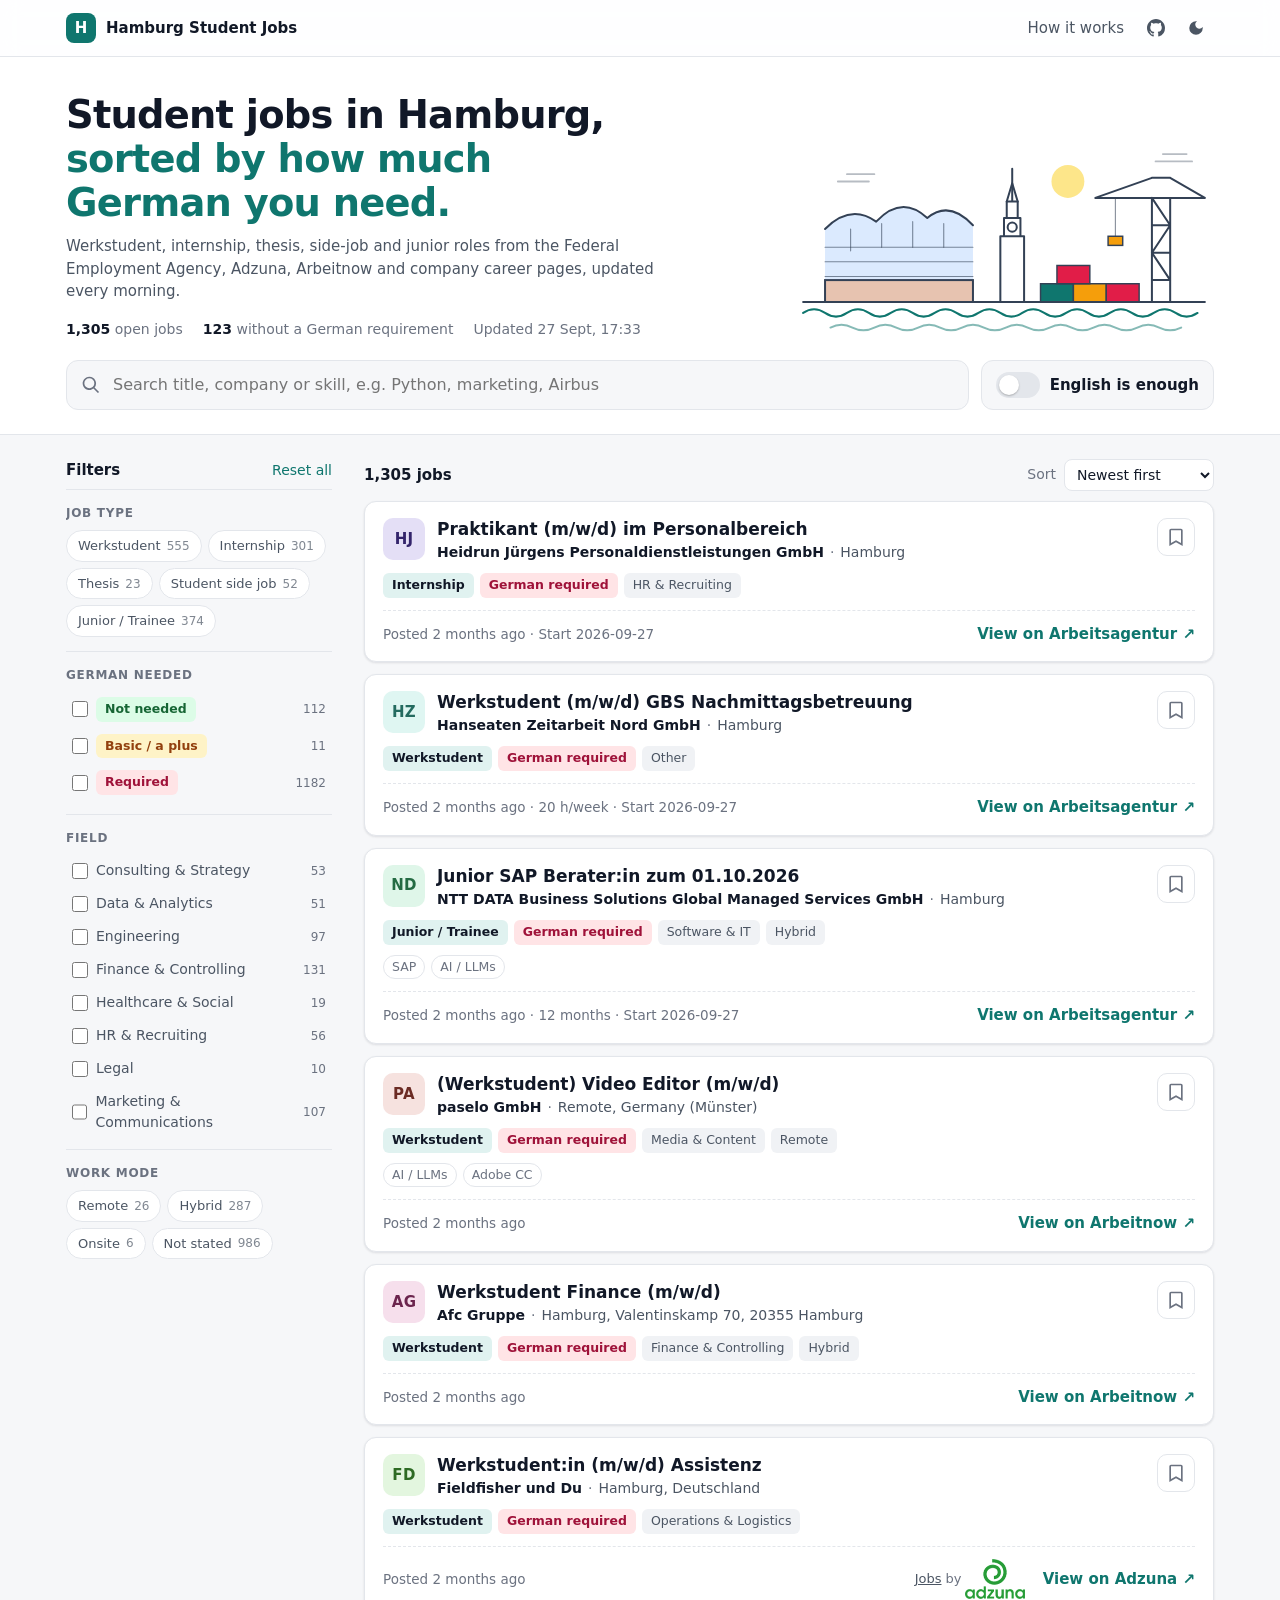
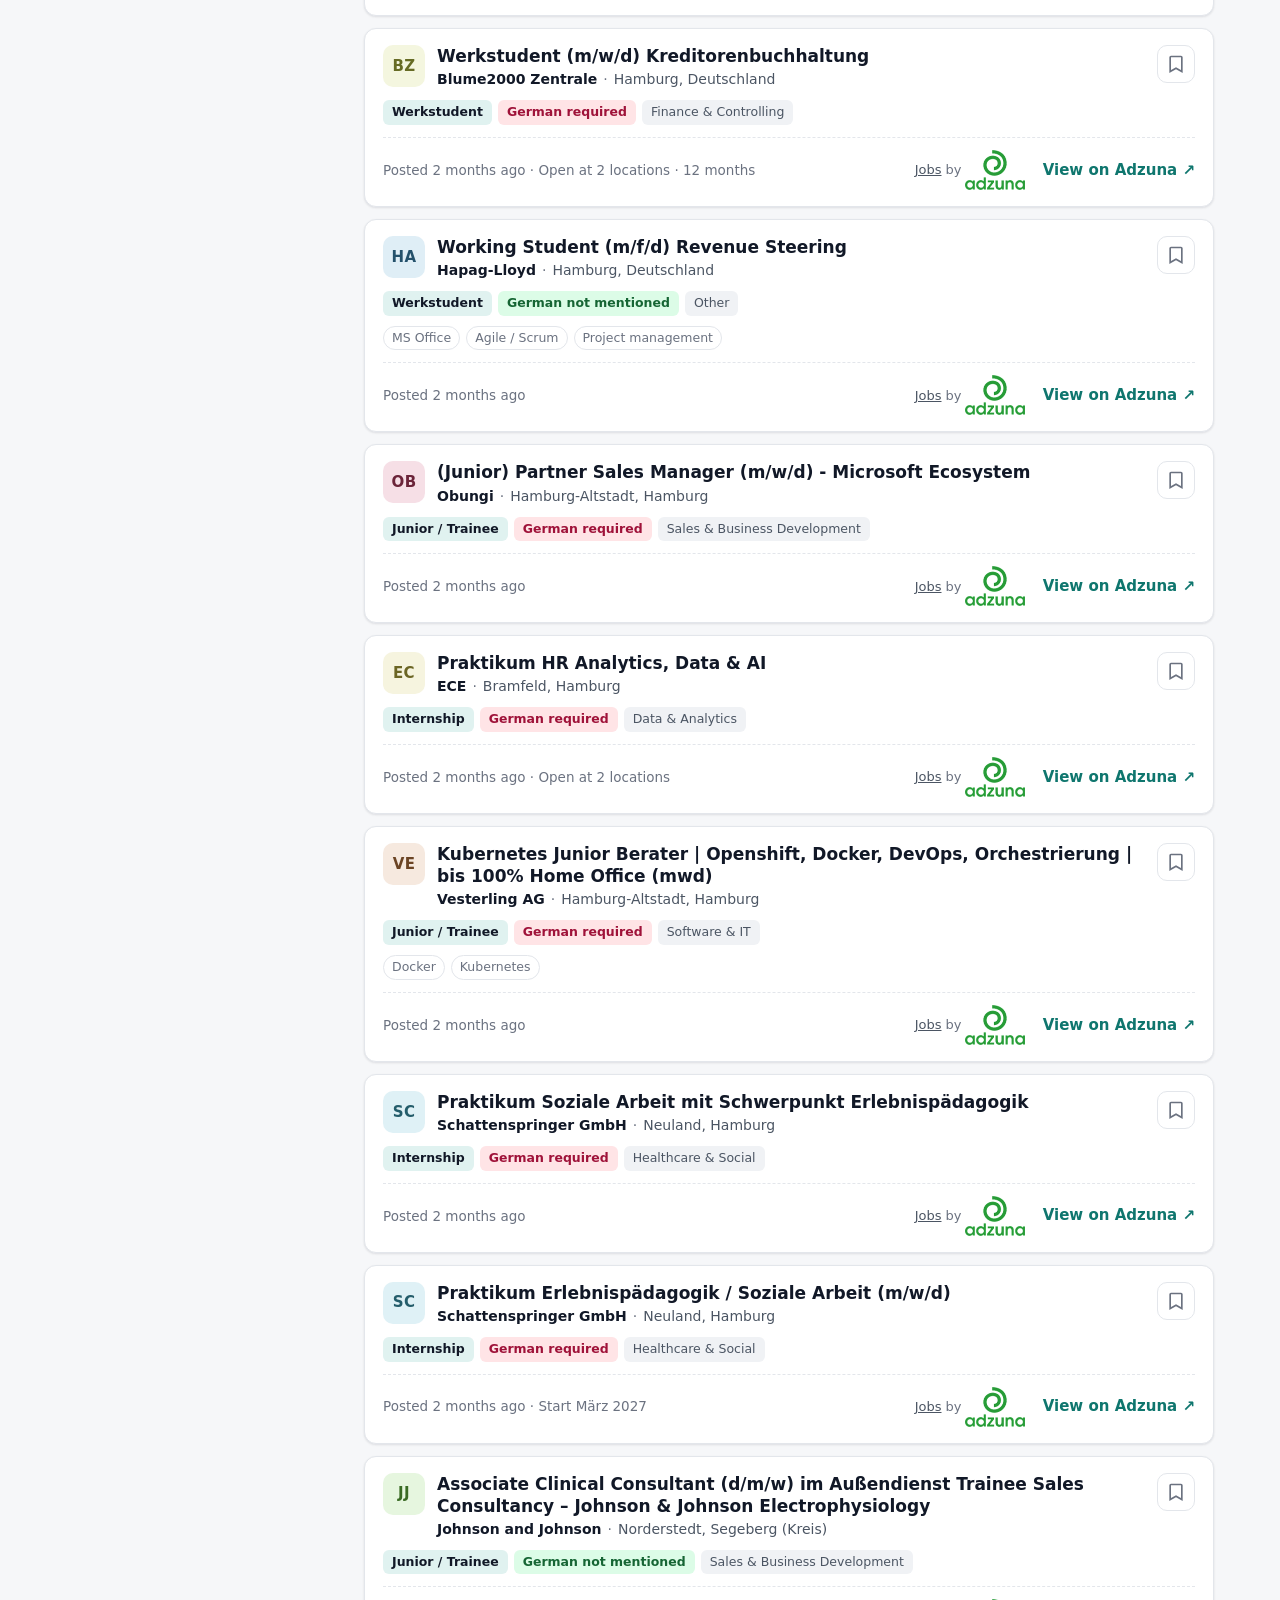
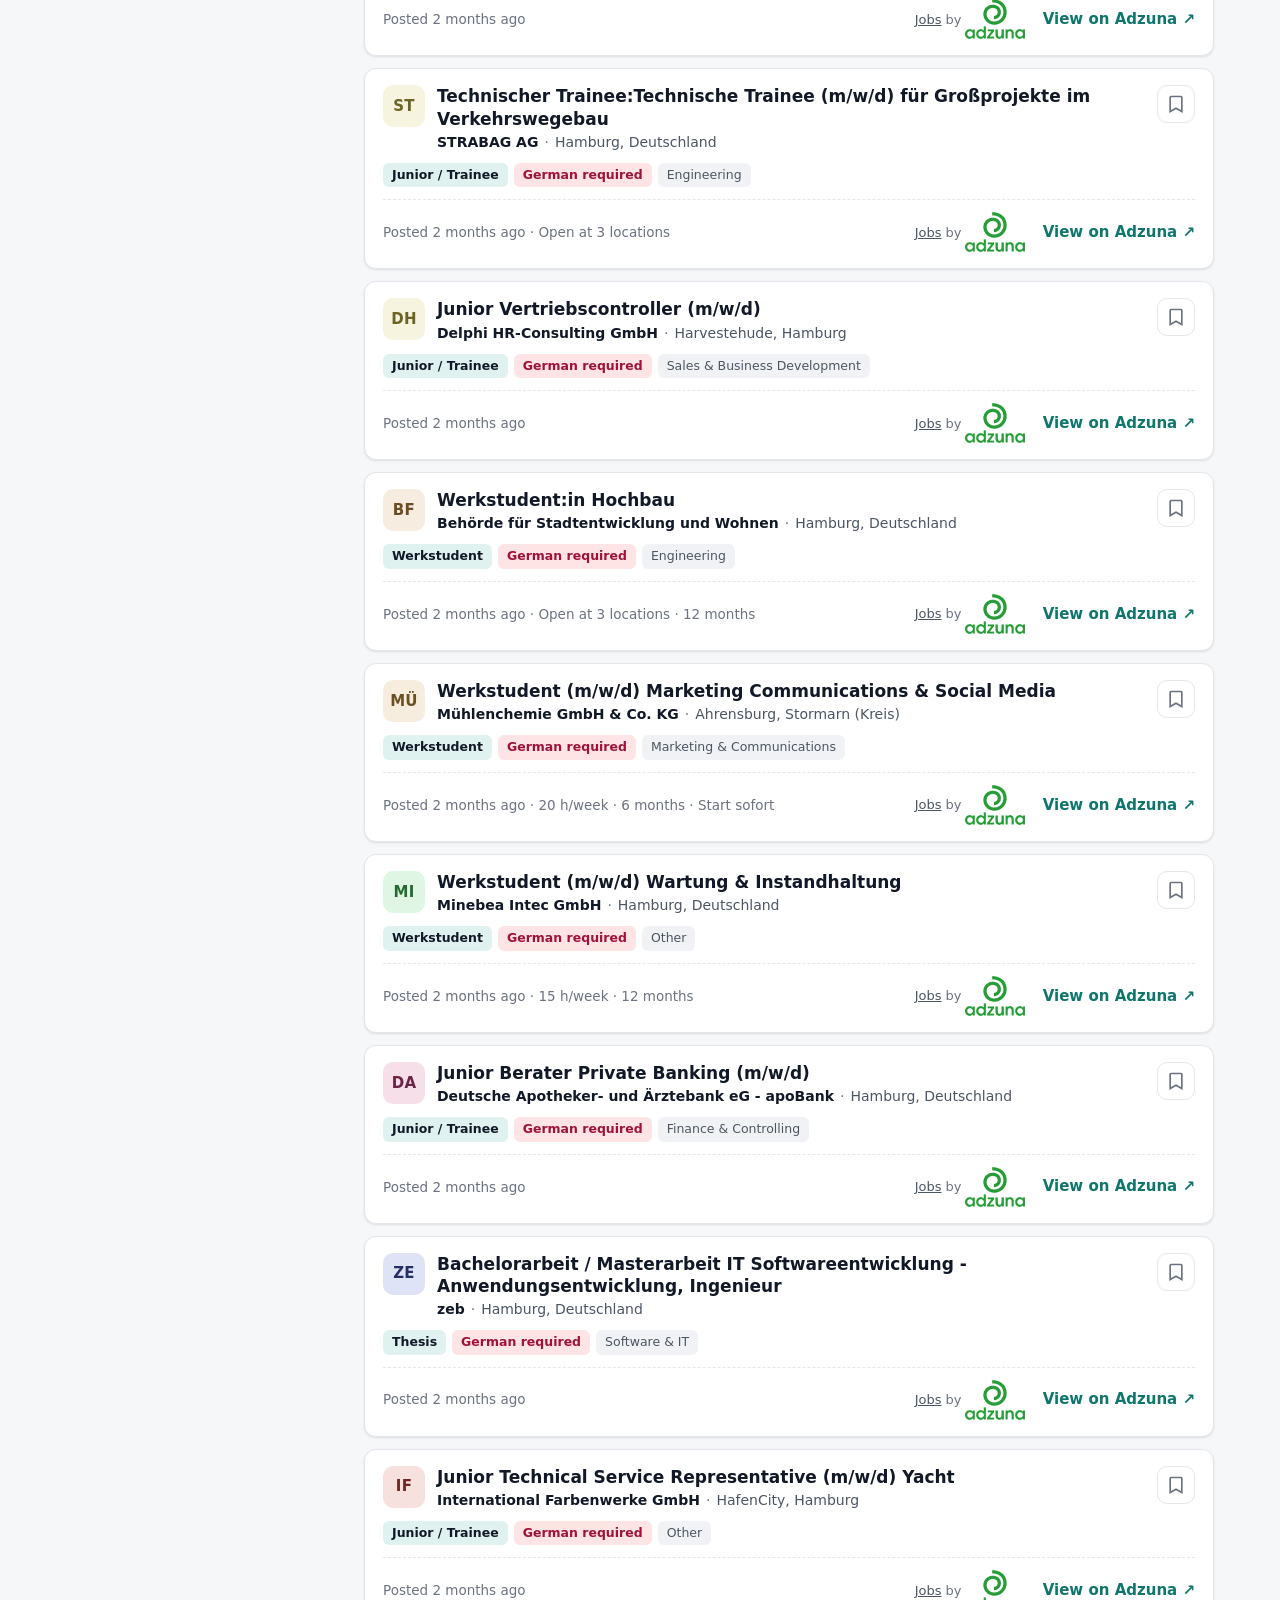
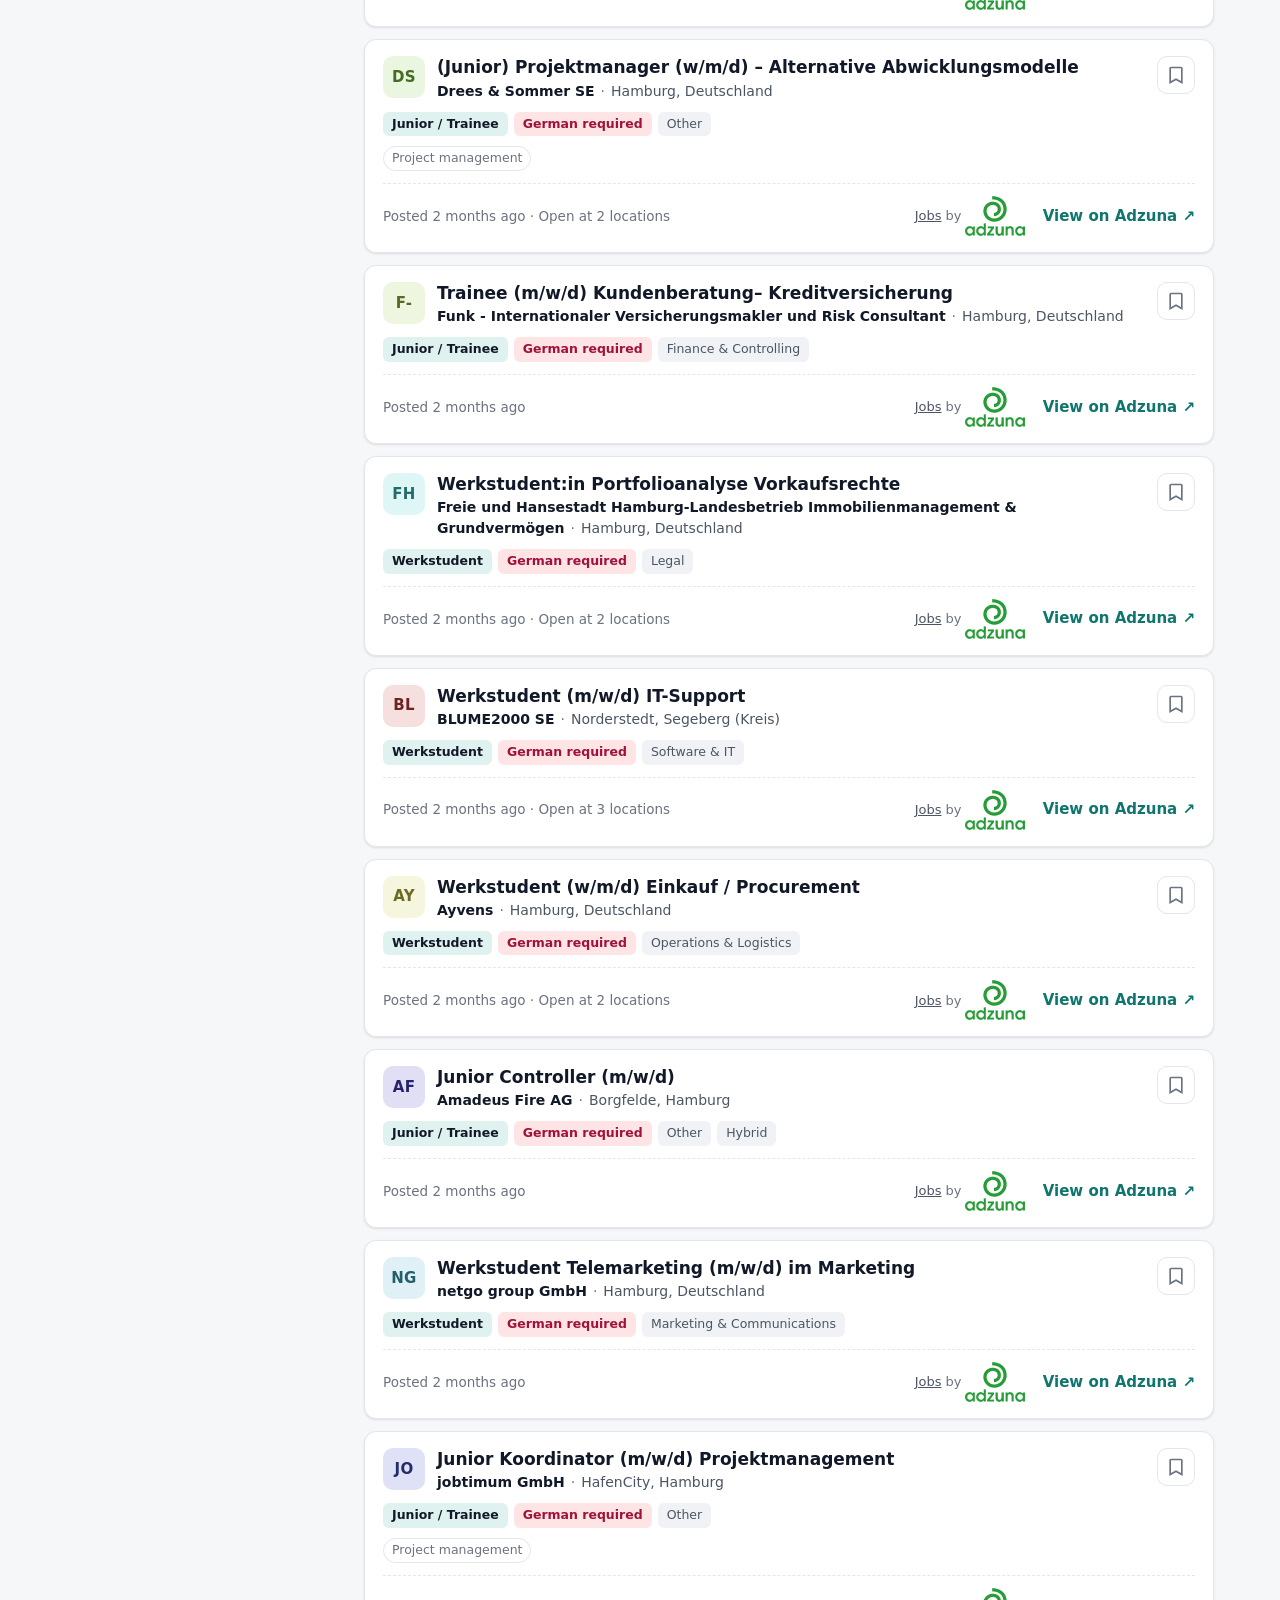
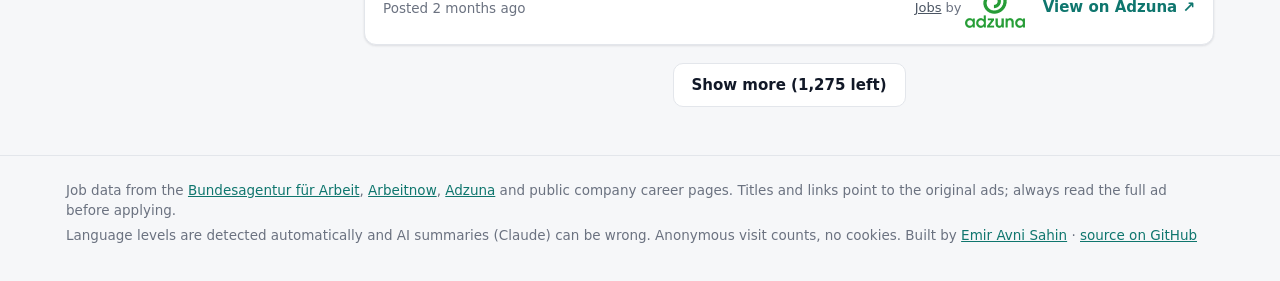
==== docs/index.html @ 3aed72d2 "Adzuna logo for the required 'Jobs by Adzuna' label; mention Adzuna in intro Co-Authored-By: Claude " ====
<!doctype html>
<html lang="en">
<head>
  <meta charset="utf-8">
  <meta name="viewport" content="width=device-width, initial-scale=1">
  <title>Hamburg Student Jobs</title>
  <meta name="description" content="Every Werkstudent, internship and thesis job in Hamburg in one place, updated daily, with an honest answer to: do I need German?">
  <meta property="og:title" content="Hamburg Student Jobs">
  <meta property="og:description" content="Werkstudent, internship and thesis jobs in Hamburg, updated daily. Filter by how much German you really need.">
  <meta property="og:type" content="website">
  <meta property="og:url" content="https://vulevu228.github.io/HamburgStudentJobs/">
  <meta property="og:image" content="https://vulevu228.github.io/HamburgStudentJobs/og.png">
  <meta property="og:image:width" content="1200">
  <meta property="og:image:height" content="630">
  <meta property="og:image:alt" content="Hamburg Student Jobs: student jobs in Hamburg, sorted by how much German you need">
  <meta name="twitter:card" content="summary_large_image">
  <link rel="icon" href="data:image/svg+xml,%3Csvg xmlns='http://www.w3.org/2000/svg' viewBox='0 0 32 32'%3E%3Crect width='32' height='32' rx='8' fill='%230f766e'/%3E%3Cpath d='M9 22V10h3v4.5h8V10h3v12h-3v-4.8h-8V22z' fill='white'/%3E%3C/svg%3E">
  <link rel="stylesheet" href="style.css">
  <script>
    // apply the saved theme before first paint to avoid a flash
    try { const t = localStorage.getItem("hsj-theme"); if (t) document.documentElement.dataset.theme = t; } catch (e) {}
  </script>
</head>
<body>
  <a class="skip" href="#results">Skip to results</a>

  <header class="topbar">
    <div class="wrap topbar-inner">
      <a class="brand" href="./" aria-label="Hamburg Student Jobs, home">
        <span class="brand-mark" aria-hidden="true">H</span>
        <span class="brand-name">Hamburg Student Jobs</span>
      </a>
      <nav class="top-actions">
        <button class="ghost" id="aboutBtn" type="button">How it works</button>
        <a class="ghost icon-only" href="https://github.com/vulevu228/HamburgStudentJobs" aria-label="Source code on GitHub" title="Source code on GitHub">
          <svg viewBox="0 0 16 16" width="18" height="18" aria-hidden="true"><path fill="currentColor" d="M8 0C3.58 0 0 3.58 0 8c0 3.54 2.29 6.53 5.47 7.59.4.07.55-.17.55-.38 0-.19-.01-.82-.01-1.49-2.01.37-2.53-.49-2.69-.94-.09-.23-.48-.94-.82-1.13-.28-.15-.68-.52-.01-.53.63-.01 1.08.58 1.23.82.72 1.21 1.87.87 2.33.66.07-.52.28-.87.51-1.07-1.78-.2-3.64-.89-3.64-3.95 0-.87.31-1.59.82-2.15-.08-.2-.36-1.02.08-2.12 0 0 .67-.21 2.2.82.64-.18 1.32-.27 2-.27.68 0 1.36.09 2 .27 1.53-1.04 2.2-.82 2.2-.82.44 1.1.16 1.92.08 2.12.51.56.82 1.27.82 2.15 0 3.07-1.87 3.75-3.65 3.95.29.25.54.73.54 1.48 0 1.07-.01 1.93-.01 2.2 0 .21.15.46.55.38A8.013 8.013 0 0016 8c0-4.42-3.58-8-8-8z"/></svg>
        </a>
        <button class="ghost icon-only" id="themeBtn" type="button" aria-label="Switch colour theme" title="Switch colour theme">
          <svg viewBox="0 0 24 24" width="18" height="18" aria-hidden="true"><path fill="currentColor" d="M12 3a9 9 0 1 0 9 9c0-.46-.04-.92-.1-1.36a5.39 5.39 0 0 1-4.4 2.26 5.4 5.4 0 0 1-3.14-9.8c-.44-.06-.9-.1-1.36-.1z"/></svg>
        </button>
      </nav>
    </div>
  </header>

  <section class="hero">
    <div class="wrap">
      <div class="hero-grid">
        <div class="hero-text">
          <h1>Student jobs in Hamburg, <span class="accent">sorted by how much German you need.</span></h1>
          <p class="lede">Werkstudent, internship, thesis, side-job and junior roles from the Federal Employment Agency, Adzuna, Arbeitnow and company career pages, updated every morning.</p>
          <div class="stats" id="stats" aria-live="polite"></div>
        </div>
        <!-- Hamburg skyline: Elbphilharmonie, St. Michaelis tower, harbour crane, containers -->
        <svg class="hero-art" viewBox="0 0 460 230" role="img" aria-label="Line drawing of the Hamburg harbour skyline">
          <g class="sky">
            <circle cx="300" cy="52" r="18" class="sun"/>
            <path d="M48 52h34M58 44h30M404 22h26M396 30h40" class="cloud"/>
          </g>
          <!-- Elbphilharmonie -->
          <path d="M34 104 Q62 76 90 96 Q118 66 146 92 Q170 72 196 100 L196 184 L34 184 Z" class="glass"/>
          <path d="M34 124h162M34 140h162M34 156h162" class="line thin"/>
          <path d="M62 104v24M96 98v26M130 96v28M164 98v26" class="line thin"/>
          <rect x="34" y="160" width="162" height="24" class="brick"/>
          <path d="M34 104 Q62 76 90 96 Q118 66 146 92 Q170 72 196 100" class="line"/>
          <!-- St. Michaelis tower -->
          <path d="M226 184V112h26v72M230 112V92h18v20M233 92V74h12v18M239 74V38" class="line"/>
          <path d="M233 74 L239 54 L245 74" class="line"/>
          <circle cx="239" cy="102" r="5" class="line"/>
          <!-- containers -->
          <rect x="270" y="164" width="36" height="20" class="box c1"/>
          <rect x="306" y="164" width="36" height="20" class="box c2"/>
          <rect x="288" y="144" width="36" height="20" class="box c3"/>
          <rect x="342" y="164" width="36" height="20" class="box c3"/>
          <!-- harbour crane -->
          <path d="M392 184V70M412 184V70M392 70l20 0M392 100l20 0M392 130l20 0M392 160l20 0M392 70l20 30M412 100l-20 30M392 130l20 30" class="line"/>
          <path d="M330 70h120M330 70l62-22M450 70l-38-22M392 48h20" class="line"/>
          <path d="M352 70v42" class="line thin"/>
          <rect x="344" y="112" width="16" height="10" class="box c2"/>
          <!-- water -->
          <path d="M10 196 q12 -8 24 0 t24 0 t24 0 t24 0 t24 0 t24 0 t24 0 t24 0 t24 0 t24 0 t24 0 t24 0 t24 0 t24 0 t24 0 t24 0 t24 0 t24 0" class="water"/>
          <path d="M40 212 q12 -6 24 0 t24 0 t24 0 t24 0 t24 0 t24 0 t24 0 t24 0 t24 0 t24 0 t24 0 t24 0 t24 0 t24 0 t24 0 t24 0" class="water thin"/>
          <path d="M10 184h440" class="line"/>
        </svg>
      </div>

      <div class="searchrow">
        <label class="search">
          <svg viewBox="0 0 24 24" width="20" height="20" aria-hidden="true"><path fill="currentColor" d="M10 2a8 8 0 0 1 6.32 12.9l5.39 5.4-1.42 1.4-5.39-5.38A8 8 0 1 1 10 2zm0 2a6 6 0 1 0 0 12 6 6 0 0 0 0-12z"/></svg>
          <span class="sr-only">Search jobs</span>
          <input id="q" type="search" placeholder="Search title, company or skill, e.g. Python, marketing, Airbus" autocomplete="off">
        </label>
        <label class="switch big" title="Hide jobs whose ad requires good or fluent German">
          <input type="checkbox" id="englishOnly">
          <span class="track" aria-hidden="true"><span class="thumb"></span></span>
          <span>English is enough</span>
        </label>
      </div>
    </div>
  </section>

  <main class="wrap layout">
    <aside class="filters" id="filters" aria-label="Filters">
      <div class="filters-head">
        <h2>Filters</h2>
        <button class="link" id="resetBtn" type="button">Reset all</button>
        <button class="ghost icon-only close-filters" id="closeFilters" type="button" aria-label="Close filters">✕</button>
      </div>

      <fieldset><legend>Job type</legend><div class="chips" id="f-level"></div></fieldset>
      <fieldset><legend>German needed</legend><div class="options" id="f-german"></div></fieldset>
      <fieldset><legend>Field</legend><div class="options scroll" id="f-field"></div></fieldset>
      <fieldset><legend>Work mode</legend><div class="chips" id="f-mode"></div></fieldset>
      <fieldset>
        <legend>Posted</legend>
        <div class="chips" id="f-posted"></div>
      </fieldset>
      <fieldset>
        <legend>Your skills</legend>
        <p class="hint">Add what you know; jobs that ask for it rank higher and show a match.</p>
        <div class="skill-input">
          <input id="skillInput" list="skillList" placeholder="e.g. Python" autocomplete="off" aria-label="Add a skill">
          <datalist id="skillList"></datalist>
          <button type="button" id="skillAdd" class="small">Add</button>
        </div>
        <div class="chips removable" id="mySkills"></div>
      </fieldset>
      <fieldset>
        <legend>More</legend>
        <label class="check"><input type="checkbox" id="hideMandatory"> Hide "mandatory internship only"</label>
        <label class="check"><input type="checkbox" id="savedOnly"> Saved jobs only <span class="count" id="savedCount"></span></label>
      </fieldset>
    </aside>

    <section class="results" id="results" aria-label="Job results">
      <div class="results-head">
        <button class="filter-toggle" id="openFilters" type="button">Filters <span id="activeCount" class="badge-count"></span></button>
        <p id="resultCount" aria-live="polite"></p>
        <label class="sort">
          <span>Sort</span>
          <select id="sort">
            <option value="new">Newest first</option>
            <option value="match">Best skill match</option>
            <option value="company">Company A–Z</option>
          </select>
        </label>
      </div>
      <div class="active-filters" id="activeFilters"></div>
      <ol class="cards" id="cards"></ol>
      <div class="more"><button id="moreBtn" type="button" class="secondary" hidden>Show more</button></div>
      <div class="empty" id="empty" hidden>
        <svg class="empty-art" viewBox="0 0 120 90" aria-hidden="true">
          <rect x="14" y="22" width="62" height="46" rx="6" class="e-card"/>
          <path d="M24 36h34M24 46h24M24 56h30" class="e-line"/>
          <circle cx="78" cy="52" r="17" class="e-lens"/>
          <path d="M90 64l14 14" class="e-handle"/>
          <path d="M72 46l12 12M84 46l-12 12" class="e-x"/>
        </svg>
        <h3>No jobs match these filters</h3>
        <p>Try removing a filter, or turn off "English is enough".</p>
        <button type="button" class="secondary" id="emptyReset">Reset filters</button>
      </div>
    </section>
  </main>

  <footer class="footer">
    <div class="wrap">
      <p>Job data from the <a href="https://www.arbeitsagentur.de/jobsuche/">Bundesagentur für Arbeit</a>, <a href="https://www.arbeitnow.com/">Arbeitnow</a>, <a href="https://www.adzuna.de/">Adzuna</a> and public company career pages. Titles and links point to the original ads; always read the full ad before applying.</p>
      <p>Language levels are detected automatically and AI summaries (Claude) can be wrong. Anonymous visit counts, no cookies. Built by <a href="https://vulevu228.github.io/">Emir Avni Sahin</a> · <a href="https://github.com/vulevu228/HamburgStudentJobs">source on GitHub</a></p>
    </div>
  </footer>

  <dialog id="about" aria-labelledby="aboutTitle">
    <form method="dialog" class="dialog-close"><button class="ghost icon-only" aria-label="Close">✕</button></form>
    <h2 id="aboutTitle">How it works</h2>
    <ol class="steps">
      <li>
        <svg viewBox="0 0 24 24" aria-hidden="true"><path d="M4 7h16M4 12h16M4 17h10"/><circle cx="18" cy="17" r="3"/></svg>
        <div><strong>Collect.</strong> Every morning a script asks the Federal Employment Agency, Arbeitnow and the career pages of Hamburg employers for student-level jobs: Werkstudent, internship, thesis, side jobs, junior and trainee roles. The same ad posted by several branches or sites is shown once.</div>
      </li>
      <li>
        <svg viewBox="0 0 24 24" aria-hidden="true"><path d="M6 3h9l4 4v14H6z"/><path d="M9 11h7M9 15h7M9 7h4"/></svg>
        <div><strong>Read.</strong> Each new ad is read once. Rules pick out the job type, field, skills, hours, work mode and how much German the ad asks for. For English-friendly ads, an AI model (Claude) can add a short English summary and key requirements.</div>
      </li>
      <li>
        <svg viewBox="0 0 24 24" aria-hidden="true"><path d="M4 5h16v11H4z"/><path d="M9 20h6M12 16v4"/><path d="M8 10l3 3 5-5"/></svg>
        <div><strong>Publish.</strong> The result is one file of jobs that this page filters right in your browser. Ads that disappear from their source are removed after a few days.</div>
      </li>
    </ol>
    <h3>"German needed" explained</h3>
    <ul class="legend">
      <li><span class="lang-pill l0">Not needed</span> The ad does not ask for German, or says it isn't required.</li>
      <li><span class="lang-pill l1">Basic / a plus</span> Some German helps, or it is listed as nice to have.</li>
      <li><span class="lang-pill l2">Required</span> Good or fluent German is required, or the ad is written in German only.</li>
    </ul>
    <p class="hint">Nothing you enter here leaves your browser. Saved jobs and skills are stored only on this device. The site counts visits anonymously (no cookies, no search terms) to see whether it is useful.</p>
  </dialog>

  <template id="cardTpl">
    <li class="card">
      <div class="card-top">
        <span class="avatar" aria-hidden="true"></span>
        <div class="card-titles">
          <h3 class="title"><a target="_blank" rel="noopener"></a></h3>
          <p class="meta"><span class="company"></span><span class="dot">·</span><span class="loc"></span></p>
        </div>
        <button class="save" type="button" aria-pressed="false" title="Save this job">
          <svg viewBox="0 0 24 24" width="20" height="20" aria-hidden="true"><path d="M6 3h12a1 1 0 0 1 1 1v17l-7-4-7 4V4a1 1 0 0 1 1-1z"/></svg>
          <span class="sr-only">Save</span>
        </button>
      </div>
      <div class="badges"></div>
      <p class="summary"></p>
      <ul class="reqs"></ul>
      <div class="skills"></div>
      <div class="card-foot">
        <span class="facts"></span>
        <a class="view" target="_blank" rel="noopener">View ad <span aria-hidden="true">↗</span></a>
      </div>
    </li>
  </template>

  <!-- anonymous visit counts, no cookies: https://www.goatcounter.com (only the page path and event names are sent) -->
  <script data-goatcounter="https://hamburgstudentjobs.goatcounter.com/count"
          data-goatcounter-settings='{"no_onload": true}' async src="https://gc.zgo.at/count.js"></script>
  <script src="app.js"></script>
</body>
</html>
---- docs/style.css ----
:root {
  --bg: #f6f7f9;
  --surface: #ffffff;
  --surface-2: #f0f2f5;
  --ink: #111827;
  --ink-2: #4b5563;
  --ink-3: #6b7280;
  --line: #e3e6eb;
  --accent: #0f766e;
  --accent-ink: #ffffff;
  --accent-soft: #e0f2f0;
  --focus: #2563eb;
  --ok: #166534;   --ok-bg: #dcfce7;
  --mid: #92400e;  --mid-bg: #fef3c7;
  --no: #9f1239;   --no-bg: #ffe4e6;
  --match: #1d4ed8; --match-bg: #dbeafe;
  --shadow: 0 1px 2px rgb(16 24 40 / .05), 0 1px 3px rgb(16 24 40 / .06);
  --radius: 12px;
  --font: ui-sans-serif, system-ui, -apple-system, "Segoe UI", Roboto, "Helvetica Neue", Arial, sans-serif;
  color-scheme: light;
}
@media (prefers-color-scheme: dark) {
  :root:not([data-theme="light"]) {
    --bg: #0d1117; --surface: #161b22; --surface-2: #1f2630; --ink: #e6edf3; --ink-2: #b1bac4; --ink-3: #8b949e;
    --line: #2d3540; --accent: #2dd4bf; --accent-ink: #042f2e; --accent-soft: #123a37; --focus: #60a5fa;
    --ok: #86efac; --ok-bg: #12301f; --mid: #fcd34d; --mid-bg: #3a2c0c; --no: #fda4af; --no-bg: #3d1420;
    --match: #93c5fd; --match-bg: #172a4a; --shadow: none; color-scheme: dark;
  }
}
:root[data-theme="dark"] {
  --bg: #0d1117; --surface: #161b22; --surface-2: #1f2630; --ink: #e6edf3; --ink-2: #b1bac4; --ink-3: #8b949e;
  --line: #2d3540; --accent: #2dd4bf; --accent-ink: #042f2e; --accent-soft: #123a37; --focus: #60a5fa;
  --ok: #86efac; --ok-bg: #12301f; --mid: #fcd34d; --mid-bg: #3a2c0c; --no: #fda4af; --no-bg: #3d1420;
  --match: #93c5fd; --match-bg: #172a4a; --shadow: none; color-scheme: dark;
}

* { box-sizing: border-box; }
html { -webkit-text-size-adjust: 100%; }
body { margin: 0; background: var(--bg); color: var(--ink); font: 15px/1.5 var(--font); }
a { color: var(--accent); }
button, input, select { font: inherit; color: inherit; }
:focus-visible { outline: 2px solid var(--focus); outline-offset: 2px; border-radius: 6px; }
.sr-only { position: absolute; width: 1px; height: 1px; overflow: hidden; clip: rect(0 0 0 0); white-space: nowrap; }
.skip { position: absolute; left: -999px; top: 8px; background: var(--surface); padding: 8px 12px; z-index: 50; }
.skip:focus { left: 8px; }
.wrap { max-width: 1180px; margin: 0 auto; padding: 0 16px; }

/* ---------- top bar ---------- */
.topbar { position: sticky; top: 0; z-index: 20; background: color-mix(in srgb, var(--surface) 88%, transparent);
  backdrop-filter: saturate(1.4) blur(10px); border-bottom: 1px solid var(--line); }
.topbar-inner { display: flex; align-items: center; justify-content: space-between; height: 56px; }
.brand { display: flex; align-items: center; gap: 10px; color: var(--ink); text-decoration: none; font-weight: 700; }
.brand-mark { display: grid; place-items: center; width: 30px; height: 30px; border-radius: 8px; background: var(--accent);
  color: var(--accent-ink); font-weight: 800; }
.top-actions { display: flex; align-items: center; gap: 4px; }
.ghost { background: none; border: 0; color: var(--ink-2); padding: 8px 10px; border-radius: 8px; cursor: pointer; text-decoration: none; }
.ghost:hover { background: var(--surface-2); color: var(--ink); }
.icon-only { display: inline-grid; place-items: center; width: 36px; height: 36px; padding: 0; }

/* ---------- hero ---------- */
.hero { padding: 36px 0 24px; border-bottom: 1px solid var(--line); background: var(--surface); }
.hero h1 { font-size: clamp(1.6rem, 3.6vw, 2.4rem); line-height: 1.15; letter-spacing: -.02em; margin: 0 0 10px; max-width: 22ch; }
.hero .accent { color: var(--accent); }
.lede { color: var(--ink-2); margin: 0 0 16px; max-width: 62ch; }
.stats { display: flex; flex-wrap: wrap; gap: 8px 20px; color: var(--ink-3); font-size: 14px; margin-bottom: 20px; }
.stats b { color: var(--ink); font-variant-numeric: tabular-nums; }
.searchrow { display: flex; gap: 12px; align-items: center; flex-wrap: wrap; }
.search { flex: 1 1 420px; display: flex; align-items: center; gap: 10px; background: var(--bg); border: 1px solid var(--line);
  border-radius: 12px; padding: 0 14px; color: var(--ink-3); }
.search:focus-within { border-color: var(--accent); box-shadow: 0 0 0 3px var(--accent-soft); }
.search input { flex: 1; border: 0; background: none; height: 48px; outline: none; min-width: 0; font-size: 16px; }

/* ---------- switch ---------- */
.switch { display: inline-flex; align-items: center; gap: 10px; cursor: pointer; user-select: none; font-weight: 600; }
.switch input { position: absolute; opacity: 0; width: 1px; height: 1px; }
.track { width: 44px; height: 26px; border-radius: 999px; background: var(--line); position: relative; transition: background .15s; flex: none; }
.thumb { position: absolute; top: 3px; left: 3px; width: 20px; height: 20px; border-radius: 50%; background: #fff;
  box-shadow: 0 1px 2px rgb(0 0 0 / .25); transition: transform .15s; }
.switch input:checked + .track { background: var(--accent); }
.switch input:checked + .track .thumb { transform: translateX(18px); }
.switch input:focus-visible + .track { outline: 2px solid var(--focus); outline-offset: 2px; }
.switch.big { background: var(--bg); border: 1px solid var(--line); border-radius: 12px; padding: 0 14px; height: 50px; }

/* ---------- layout ---------- */
.layout { display: grid; grid-template-columns: 270px minmax(0, 1fr); gap: 28px; padding-top: 24px; padding-bottom: 48px; }

/* ---------- filters ---------- */
.filters { align-self: start; position: sticky; top: 72px; max-height: calc(100vh - 88px); overflow: auto; padding-right: 4px; }
.filters-head { display: flex; align-items: baseline; justify-content: space-between; margin-bottom: 8px; }
.filters-head h2 { font-size: 15px; margin: 0; }
.close-filters { display: none; }
.link { background: none; border: 0; color: var(--accent); cursor: pointer; padding: 0; font-size: 14px; }
fieldset { border: 0; border-top: 1px solid var(--line); margin: 0; padding: 14px 0; min-width: 0; }
legend { font-size: 12px; font-weight: 700; text-transform: uppercase; letter-spacing: .06em; color: var(--ink-3); padding: 0; margin-bottom: 8px; float: left; width: 100%; }
legend + * { clear: both; }
.hint { font-size: 13px; color: var(--ink-3); margin: 0 0 8px; }
.chips { display: flex; flex-wrap: wrap; gap: 6px; }
.chip { display: inline-flex; align-items: center; gap: 6px; border: 1px solid var(--line); background: var(--surface); border-radius: 999px;
  padding: 5px 11px; font-size: 13px; cursor: pointer; color: var(--ink-2); }
.chip:hover { border-color: var(--ink-3); }
.chip[aria-pressed="true"] { background: var(--accent); border-color: var(--accent); color: var(--accent-ink); }
.chip .n { font-size: 12px; opacity: .7; font-variant-numeric: tabular-nums; }
.options { display: grid; gap: 2px; }
.options.scroll { max-height: 280px; overflow: auto; }
.opt { display: flex; align-items: center; gap: 8px; padding: 5px 6px; border-radius: 8px; cursor: pointer; font-size: 14px; color: var(--ink-2); }
.opt:hover { background: var(--surface-2); }
.opt input { accent-color: var(--accent); width: 16px; height: 16px; margin: 0; }
.opt .n, .count { margin-left: auto; font-size: 12px; color: var(--ink-3); font-variant-numeric: tabular-nums; }
.opt.zero { opacity: .45; }
.check { display: flex; align-items: center; gap: 8px; font-size: 14px; color: var(--ink-2); padding: 4px 0; cursor: pointer; }
.check input { accent-color: var(--accent); width: 16px; height: 16px; margin: 0; }
.skill-input { display: flex; gap: 6px; margin-bottom: 8px; }
.skill-input input { flex: 1; min-width: 0; border: 1px solid var(--line); background: var(--surface); border-radius: 8px; padding: 6px 10px; }
.small { border: 1px solid var(--line); background: var(--surface-2); border-radius: 8px; padding: 6px 10px; cursor: pointer; }
.removable .chip { background: var(--match-bg); color: var(--match); border-color: transparent; }
.removable .chip::after { content: "✕"; font-size: 11px; }

/* ---------- results ---------- */
.results-head { display: flex; align-items: center; gap: 12px; margin-bottom: 10px; }
#resultCount { margin: 0; font-weight: 600; flex: 1; }
.sort { display: flex; align-items: center; gap: 8px; color: var(--ink-3); font-size: 14px; }
.sort select { border: 1px solid var(--line); background: var(--surface); border-radius: 8px; padding: 6px 8px; color: var(--ink); }
.filter-toggle { display: none; border: 1px solid var(--line); background: var(--surface); border-radius: 10px; padding: 8px 12px; cursor: pointer; font-weight: 600; }
.badge-count:not(:empty) { display: inline-grid; place-items: center; min-width: 20px; height: 20px; padding: 0 6px; border-radius: 999px;
  background: var(--accent); color: var(--accent-ink); font-size: 12px; margin-left: 4px; }
.active-filters { display: flex; flex-wrap: wrap; gap: 6px; margin-bottom: 12px; }
.active-filters:empty { display: none; }
.active-filters .chip { background: var(--accent-soft); border-color: transparent; color: var(--ink); }
.active-filters .chip::after { content: "✕"; font-size: 11px; opacity: .7; }

.cards { list-style: none; padding: 0; margin: 0; display: grid; gap: 12px; }
.card { background: var(--surface); border: 1px solid var(--line); border-radius: var(--radius); padding: 16px 18px; box-shadow: var(--shadow); }
.card-top { display: flex; gap: 12px; align-items: flex-start; }
.card-titles { flex: 1; min-width: 0; }
.title { font-size: 17px; line-height: 1.3; margin: 0 0 2px; overflow-wrap: anywhere; }
.title a { color: var(--ink); text-decoration: none; }
.title a:hover { color: var(--accent); text-decoration: underline; }
.meta { margin: 0; color: var(--ink-2); font-size: 14px; overflow-wrap: anywhere; }
.meta .company { font-weight: 600; color: var(--ink); }
.dot { margin: 0 6px; color: var(--ink-3); }
.save { flex: none; width: 38px; height: 38px; display: grid; place-items: center; border-radius: 10px; border: 1px solid var(--line);
  background: var(--surface); cursor: pointer; color: var(--ink-3); }
.save svg { fill: none; stroke: currentColor; stroke-width: 2; }
.save[aria-pressed="true"] { color: var(--accent); border-color: var(--accent); }
.save[aria-pressed="true"] svg { fill: currentColor; }
.badges { display: flex; flex-wrap: wrap; gap: 6px; margin: 10px 0 0; }
.badge { font-size: 12.5px; padding: 3px 9px; border-radius: 6px; background: var(--surface-2); color: var(--ink-2); white-space: nowrap; }
.badge.level { background: var(--accent-soft); color: var(--ink); font-weight: 600; }
.badge.new { background: var(--match-bg); color: var(--match); font-weight: 700; }
.badge.warn { background: var(--mid-bg); color: var(--mid); }
.lang-pill { font-size: 12.5px; padding: 3px 9px; border-radius: 6px; font-weight: 600; white-space: nowrap; }
.lang-pill.l0 { background: var(--ok-bg); color: var(--ok); }
.lang-pill.l1 { background: var(--mid-bg); color: var(--mid); }
.lang-pill.l2 { background: var(--no-bg); color: var(--no); }
.summary { margin: 10px 0 0; color: var(--ink-2); }
.summary:empty { display: none; }
.reqs { margin: 8px 0 0; padding-left: 18px; color: var(--ink-2); font-size: 14px; }
.reqs:empty { display: none; }
.skills { display: flex; flex-wrap: wrap; gap: 6px; margin-top: 10px; }
.skills:empty { display: none; }
.skill { font-size: 12.5px; padding: 2px 8px; border-radius: 999px; border: 1px solid var(--line); color: var(--ink-3); }
.skill.hit { background: var(--match-bg); color: var(--match); border-color: transparent; font-weight: 600; }
.card-foot { display: flex; align-items: center; gap: 12px; margin-top: 12px; padding-top: 12px; border-top: 1px dashed var(--line); }
.facts { flex: 1; color: var(--ink-3); font-size: 13.5px; }
.view { font-weight: 600; text-decoration: none; white-space: nowrap; }
.view:hover { text-decoration: underline; }
.more { display: flex; justify-content: center; margin-top: 18px; }
.secondary { border: 1px solid var(--line); background: var(--surface); border-radius: 10px; padding: 10px 18px; cursor: pointer; font-weight: 600; }
.secondary:hover { border-color: var(--accent); color: var(--accent); }
.empty { text-align: center; padding: 48px 16px; color: var(--ink-2); background: var(--surface); border: 1px dashed var(--line); border-radius: var(--radius); }
.empty h3 { margin: 0 0 6px; color: var(--ink); }

/* ---------- footer & dialog ---------- */
.footer { border-top: 1px solid var(--line); padding: 20px 0 32px; color: var(--ink-3); font-size: 13.5px; }
.footer p { margin: 4px 0; }
dialog { border: 1px solid var(--line); border-radius: 16px; padding: 24px; max-width: 560px; width: calc(100% - 32px);
  background: var(--surface); color: var(--ink); }
dialog::backdrop { background: rgb(0 0 0 / .45); }
dialog h2 { margin-top: 0; }
.dialog-close { float: right; margin: -8px -8px 0 0; }
.steps { padding-left: 20px; color: var(--ink-2); }
.steps li { margin-bottom: 8px; }
.legend { list-style: none; padding: 0; display: grid; gap: 8px; color: var(--ink-2); font-size: 14px; }
.legend .lang-pill { display: inline-block; min-width: 110px; text-align: center; margin-right: 8px; }

/* ---------- small screens: filters become a drawer ---------- */
@media (max-width: 900px) {
  .layout { grid-template-columns: 1fr; }
  .filter-toggle { display: inline-flex; align-items: center; }
  .filters { position: fixed; inset: 0 auto 0 0; top: 0; width: min(340px, 88vw); max-height: none; height: 100%; z-index: 40;
    background: var(--surface); padding: 16px; transform: translateX(-105%); transition: transform .2s ease; box-shadow: 0 0 40px rgb(0 0 0 / .25); }
  .filters.open { transform: none; }
  .close-filters { display: inline-grid; }
  body.drawer-open::after { content: ""; position: fixed; inset: 0; background: rgb(0 0 0 / .4); z-index: 30; }
  .hero { padding-top: 24px; }
  .switch.big { flex: 1 1 100%; }
  .results-head { flex-wrap: wrap; }
  #resultCount { order: 3; flex-basis: 100%; }
  .sort span { display: none; }
  .results-head .sort { margin-left: auto; }
}
@media (prefers-reduced-motion: reduce) { * { transition: none !important; } }
@media (max-width: 440px) {
  .brand-name, .ghost { white-space: nowrap; }
  .top-actions a.icon-only { display: none; } /* GitHub link stays in the footer */
  .brand { gap: 8px; }
}

/* ---------- illustrations ---------- */
:root { --art-line: #334155; --art-glass: #dbeafe; --art-brick: #e7c3b0; --art-sun: #fde68a; --art-water: #0f766e;
  --box1: #0f766e; --box2: #f59e0b; --box3: #e11d48; }
@media (prefers-color-scheme: dark) {
  :root:not([data-theme="light"]) { --art-line: #94a3b8; --art-glass: #1e3a5f; --art-brick: #5b3a2e; --art-sun: #a16207;
    --art-water: #2dd4bf; --box1: #14b8a6; --box2: #d97706; --box3: #be123c; }
}
:root[data-theme="dark"] { --art-line: #94a3b8; --art-glass: #1e3a5f; --art-brick: #5b3a2e; --art-sun: #a16207;
  --art-water: #2dd4bf; --box1: #14b8a6; --box2: #d97706; --box3: #be123c; }

.hero-grid { display: grid; grid-template-columns: minmax(0, 1fr) minmax(260px, 420px); gap: 24px; align-items: end; }
.hero-art { width: 100%; height: auto; display: block; margin-bottom: 16px; }
.hero-art .line { fill: none; stroke: var(--art-line); stroke-width: 2.2; stroke-linecap: round; stroke-linejoin: round; }
.hero-art .thin { stroke-width: 1.2; opacity: .6; }
.hero-art .glass { fill: var(--art-glass); }
.hero-art .brick { fill: var(--art-brick); stroke: var(--art-line); stroke-width: 2.2; }
.hero-art .box { stroke: var(--art-line); stroke-width: 1.6; }
.hero-art .c1 { fill: var(--box1); } .hero-art .c2 { fill: var(--box2); } .hero-art .c3 { fill: var(--box3); }
.hero-art .sun { fill: var(--art-sun); }
.hero-art .cloud { fill: none; stroke: var(--art-line); stroke-width: 2; stroke-linecap: round; opacity: .35; }
.hero-art .water { fill: none; stroke: var(--art-water); stroke-width: 2.2; stroke-linecap: round; }
.hero-art .water.thin { opacity: .5; }
@media (max-width: 900px) {
  .hero-grid { grid-template-columns: 1fr; }
  .hero-art { max-width: 320px; margin: 4px 0 12px; order: -1; }
}
@media (max-width: 440px) { .hero-art { display: none; } }

/* company initials tile */
.avatar { flex: none; width: 42px; height: 42px; border-radius: 10px; display: grid; place-items: center; font-weight: 800;
  font-size: 15px; letter-spacing: .02em; background: hsl(var(--h, 170) 55% 92%); color: hsl(var(--h, 170) 50% 28%); }
@media (prefers-color-scheme: dark) {
  :root:not([data-theme="light"]) .avatar { background: hsl(var(--h, 170) 30% 22%); color: hsl(var(--h, 170) 70% 82%); }
}
:root[data-theme="dark"] .avatar { background: hsl(var(--h, 170) 30% 22%); color: hsl(var(--h, 170) 70% 82%); }
@media (max-width: 440px) { .avatar { display: none; } } /* keeps the title readable on narrow phones */

/* how-it-works steps */
.steps { list-style: none; padding: 0; display: grid; gap: 14px; }
.steps li { display: flex; gap: 12px; align-items: flex-start; margin: 0; }
.steps svg { flex: none; width: 36px; height: 36px; padding: 7px; border-radius: 10px; background: var(--accent-soft);
  fill: none; stroke: var(--accent); stroke-width: 1.8; stroke-linecap: round; stroke-linejoin: round; }

/* empty state */
.empty-art { width: 120px; height: 90px; margin-bottom: 8px; }
.empty-art .e-card { fill: var(--surface-2); stroke: var(--line); stroke-width: 2; }
.empty-art .e-line { stroke: var(--line); stroke-width: 4; stroke-linecap: round; }
.empty-art .e-lens { fill: var(--surface); stroke: var(--accent); stroke-width: 4; }
.empty-art .e-handle { stroke: var(--accent); stroke-width: 6; stroke-linecap: round; }
.empty-art .e-x { stroke: var(--no); stroke-width: 3; stroke-linecap: round; }

/* Adzuna attribution (required by their API terms): at least 116x23 px */
.attrib { display: inline-flex; align-items: center; gap: 4px; min-height: 23px; min-width: 116px; font-size: 13px; color: var(--ink-3); }
.attrib a { color: var(--ink-2); display: inline-flex; align-items: center; }
.attrib img { height: 40px; width: auto; display: block; } /* stacked logo: 40px keeps the wordmark readable */
.adzuna-word { color: #2e6ca8; font-size: 16px; letter-spacing: -.01em; }
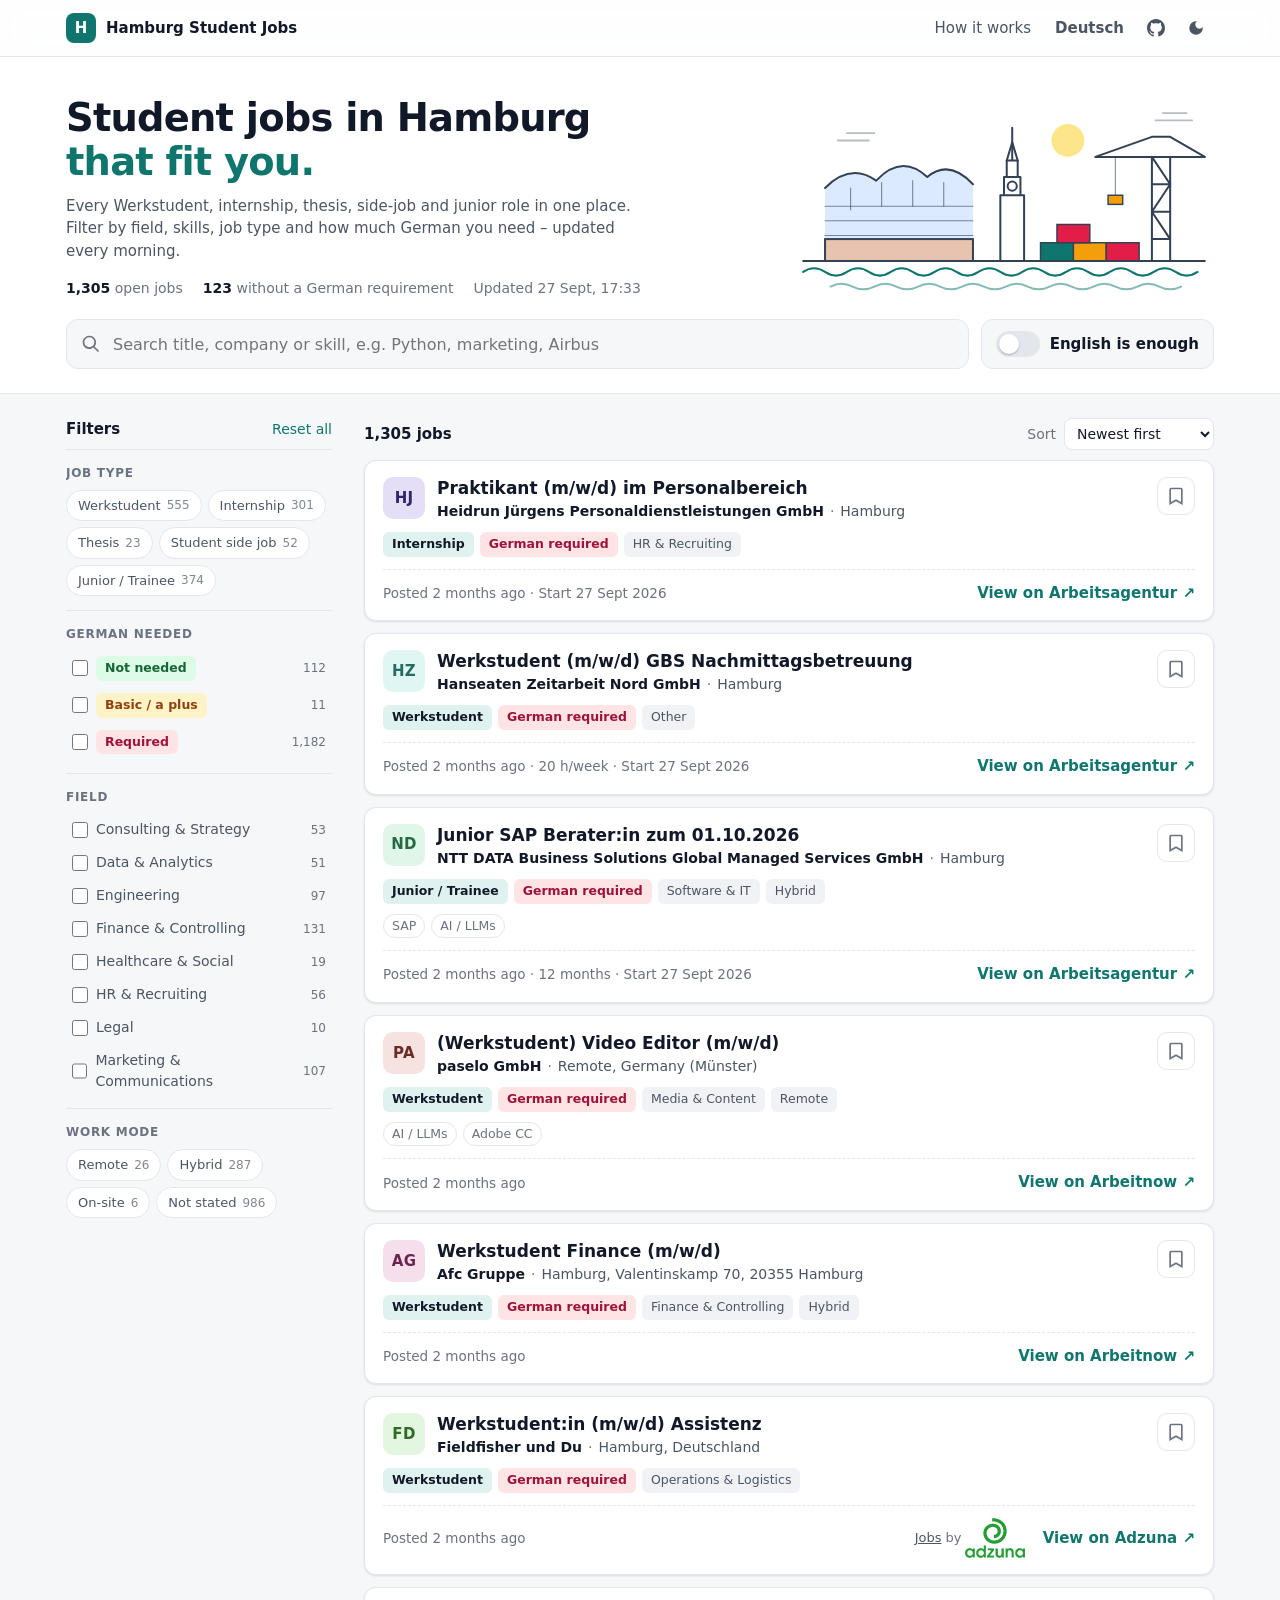
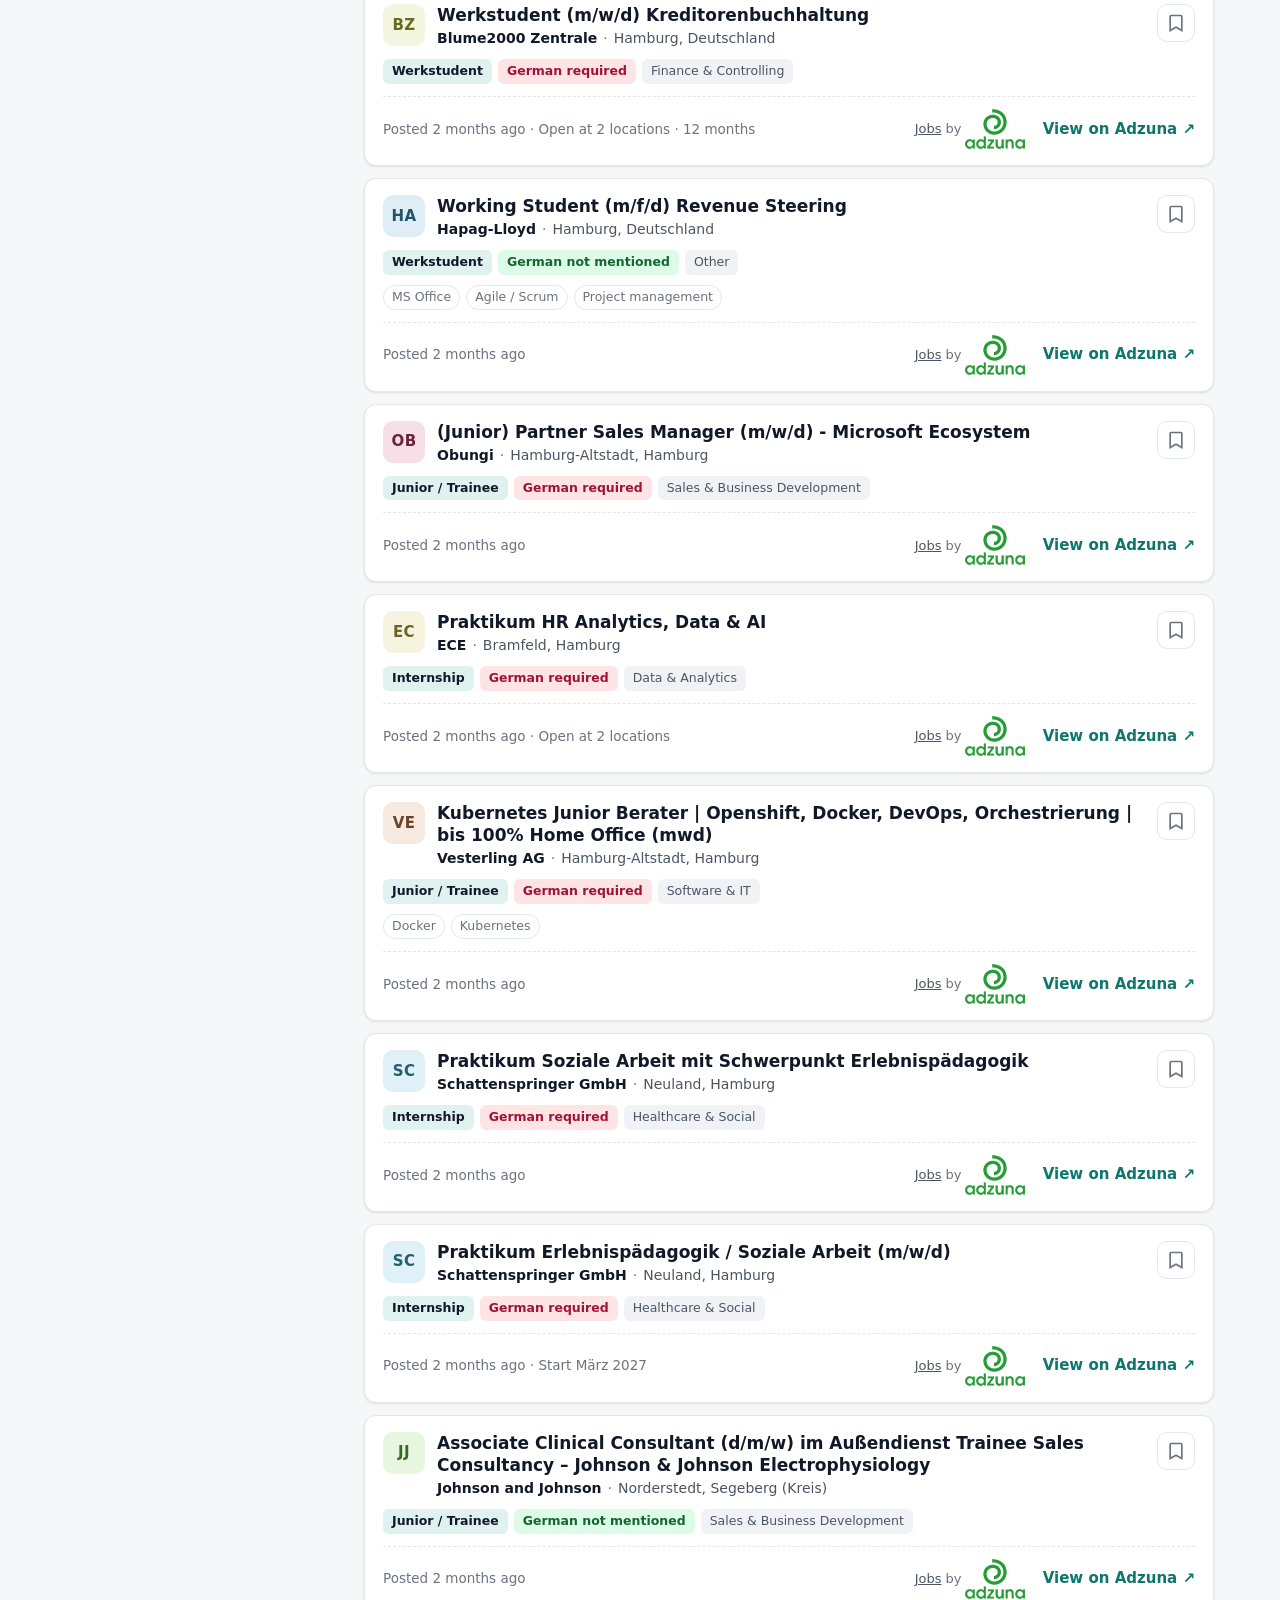
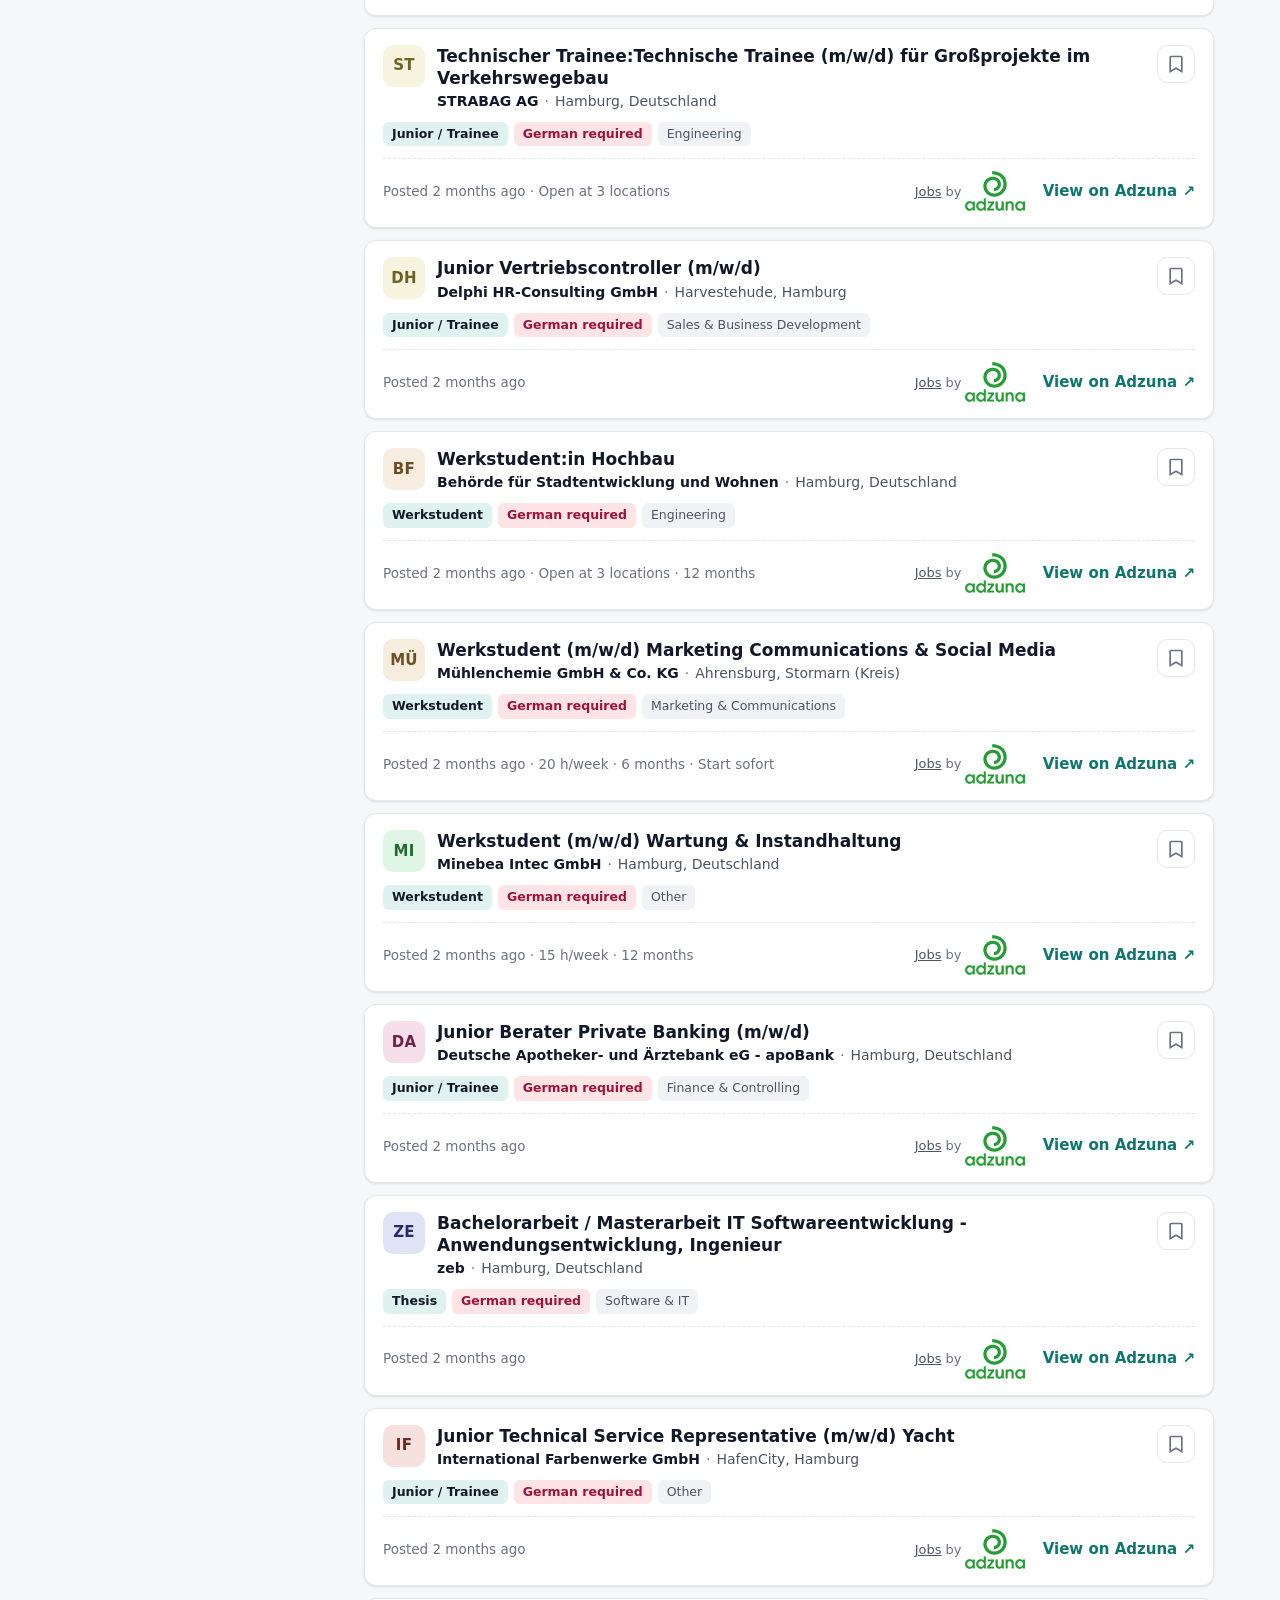
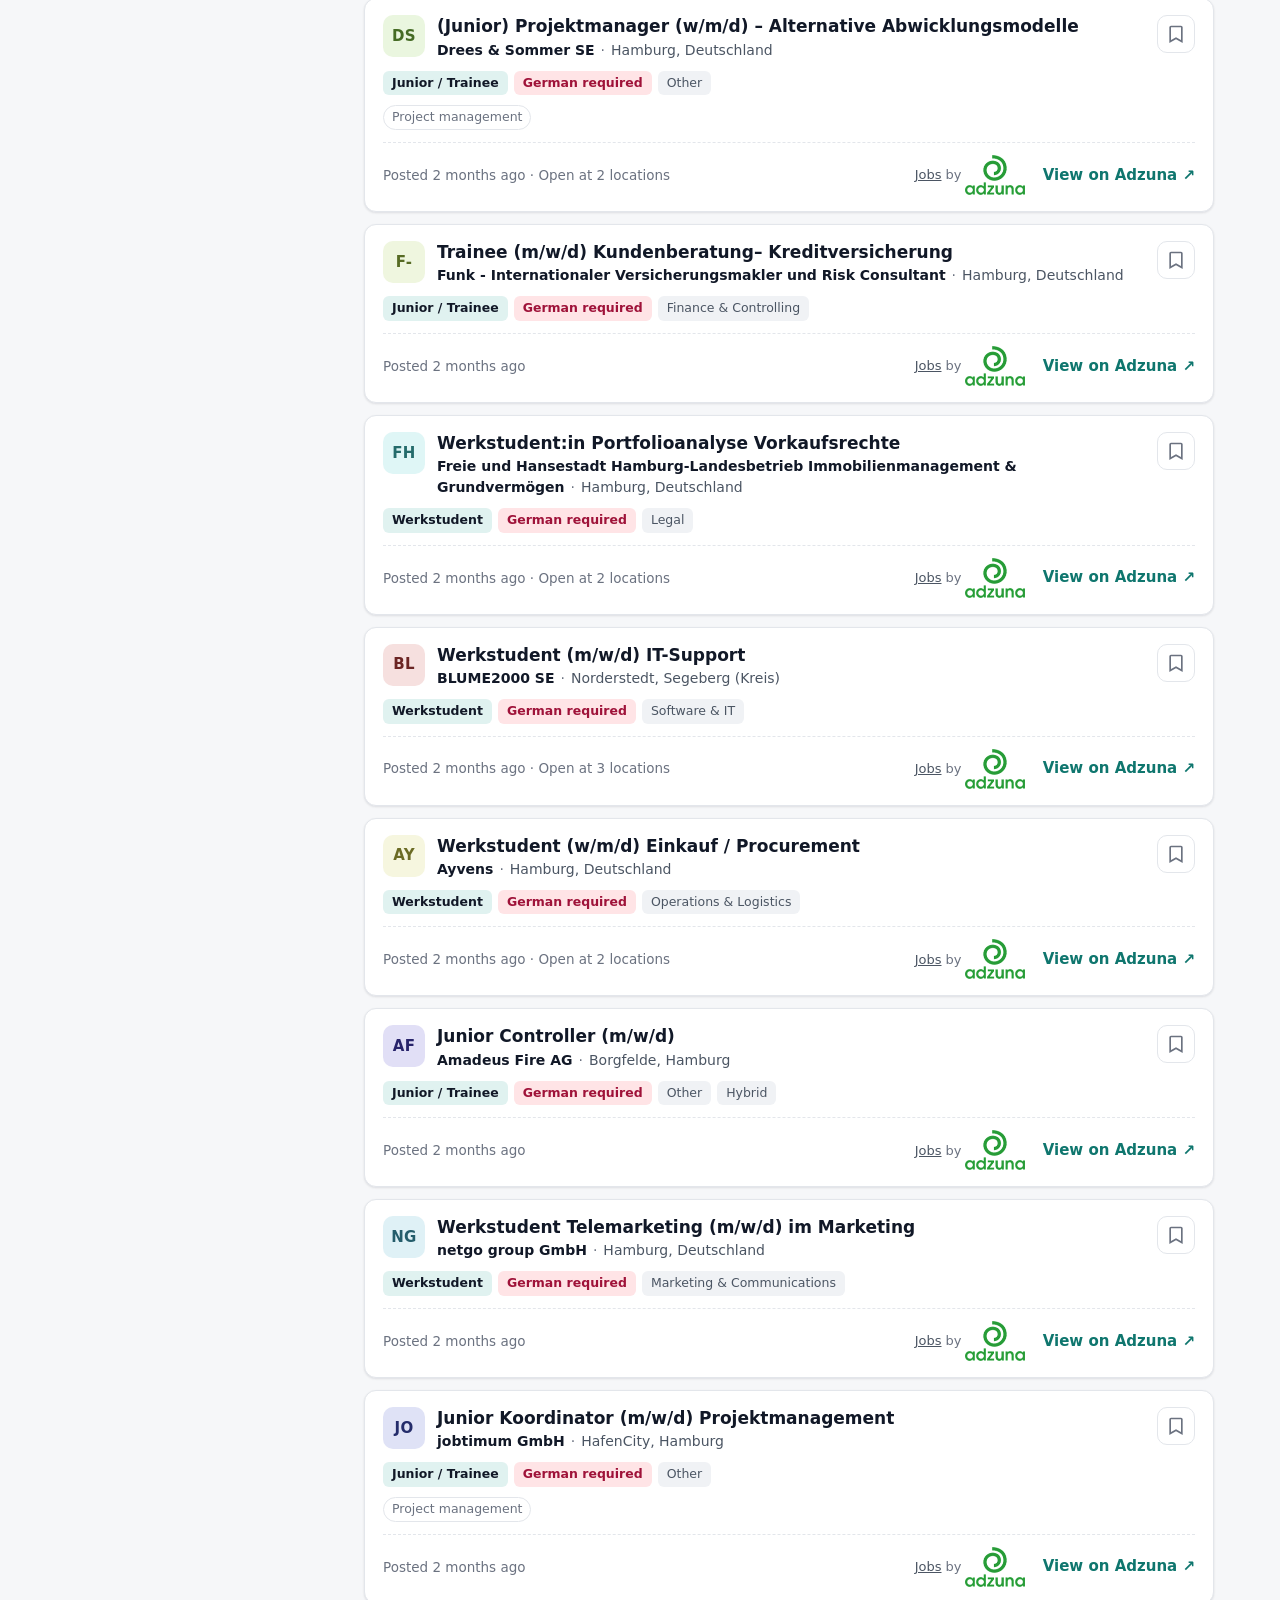
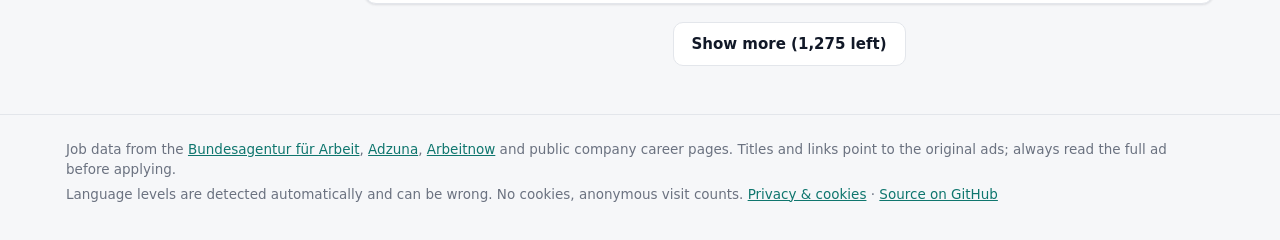
==== commit ade7269e: "New headline (jobs that fit you), full German translation with language switch, privacy & cookies pa" ====
--- a/docs/index.html
+++ b/docs/index.html
@@ -3,16 +3,16 @@
 <head>
   <meta charset="utf-8">
   <meta name="viewport" content="width=device-width, initial-scale=1">
-  <title>Hamburg Student Jobs</title>
-  <meta name="description" content="Every Werkstudent, internship and thesis job in Hamburg in one place, updated daily, with an honest answer to: do I need German?">
+  <title data-i18n-key="meta.title">Hamburg Student Jobs – find the student job that fits you</title>
+  <meta name="description" data-i18n-key="meta.description" content="Every Werkstudent, internship, thesis, side-job and junior role in Hamburg in one place. Filter by field, skills, job type and how much German you need – updated every morning.">
   <meta property="og:title" content="Hamburg Student Jobs">
-  <meta property="og:description" content="Werkstudent, internship and thesis jobs in Hamburg, updated daily. Filter by how much German you really need.">
+  <meta property="og:description" content="Every student job in Hamburg in one place. Filter by field, skills, job type and how much German you need – updated every morning. Also in German.">
   <meta property="og:type" content="website">
   <meta property="og:url" content="https://vulevu228.github.io/HamburgStudentJobs/">
   <meta property="og:image" content="https://vulevu228.github.io/HamburgStudentJobs/og.png">
   <meta property="og:image:width" content="1200">
   <meta property="og:image:height" content="630">
-  <meta property="og:image:alt" content="Hamburg Student Jobs: student jobs in Hamburg, sorted by how much German you need">
+  <meta property="og:image:alt" content="Hamburg Student Jobs: find the student job in Hamburg that fits you">
   <meta name="twitter:card" content="summary_large_image">
   <link rel="icon" href="data:image/svg+xml,%3Csvg xmlns='http://www.w3.org/2000/svg' viewBox='0 0 32 32'%3E%3Crect width='32' height='32' rx='8' fill='%230f766e'/%3E%3Cpath d='M9 22V10h3v4.5h8V10h3v12h-3v-4.8h-8V22z' fill='white'/%3E%3C/svg%3E">
   <link rel="stylesheet" href="style.css">
@@ -22,20 +22,21 @@
   </script>
 </head>
 <body>
-  <a class="skip" href="#results">Skip to results</a>
+  <a class="skip" href="#results" data-i18n="skip">Skip to results</a>
 
   <header class="topbar">
     <div class="wrap topbar-inner">
-      <a class="brand" href="./" aria-label="Hamburg Student Jobs, home">
+      <a class="brand" href="./" aria-label="Hamburg Student Jobs, home" data-i18n-attr="aria-label:brand.home">
         <span class="brand-mark" aria-hidden="true">H</span>
         <span class="brand-name">Hamburg Student Jobs</span>
       </a>
       <nav class="top-actions">
-        <button class="ghost" id="aboutBtn" type="button">How it works</button>
-        <a class="ghost icon-only" href="https://github.com/vulevu228/HamburgStudentJobs" aria-label="Source code on GitHub" title="Source code on GitHub">
+        <button class="ghost" id="aboutBtn" type="button" data-i18n-attr="aria-label:nav.how;title:nav.how"><span class="long" data-i18n="nav.how">How it works</span><svg class="short" viewBox="0 0 24 24" width="20" height="20" aria-hidden="true"><circle cx="12" cy="12" r="9" fill="none" stroke="currentColor" stroke-width="2"/><path d="M12 11v6M12 7.5v.5" stroke="currentColor" stroke-width="2.2" stroke-linecap="round"/></svg></button>
+        <button class="ghost lang-btn" id="langBtn" type="button" data-i18n-attr="aria-label:nav.langLabel;title:nav.langLabel"><span class="long" data-i18n="nav.lang">Deutsch</span><span class="short" data-i18n="nav.langShort">DE</span></button>
+        <a class="ghost icon-only" href="https://github.com/vulevu228/HamburgStudentJobs" aria-label="Source code on GitHub" title="Source code on GitHub" data-i18n-attr="aria-label:nav.github;title:nav.github">
           <svg viewBox="0 0 16 16" width="18" height="18" aria-hidden="true"><path fill="currentColor" d="M8 0C3.58 0 0 3.58 0 8c0 3.54 2.29 6.53 5.47 7.59.4.07.55-.17.55-.38 0-.19-.01-.82-.01-1.49-2.01.37-2.53-.49-2.69-.94-.09-.23-.48-.94-.82-1.13-.28-.15-.68-.52-.01-.53.63-.01 1.08.58 1.23.82.72 1.21 1.87.87 2.33.66.07-.52.28-.87.51-1.07-1.78-.2-3.64-.89-3.64-3.95 0-.87.31-1.59.82-2.15-.08-.2-.36-1.02.08-2.12 0 0 .67-.21 2.2.82.64-.18 1.32-.27 2-.27.68 0 1.36.09 2 .27 1.53-1.04 2.2-.82 2.2-.82.44 1.1.16 1.92.08 2.12.51.56.82 1.27.82 2.15 0 3.07-1.87 3.75-3.65 3.95.29.25.54.73.54 1.48 0 1.07-.01 1.93-.01 2.2 0 .21.15.46.55.38A8.013 8.013 0 0016 8c0-4.42-3.58-8-8-8z"/></svg>
         </a>
-        <button class="ghost icon-only" id="themeBtn" type="button" aria-label="Switch colour theme" title="Switch colour theme">
+        <button class="ghost icon-only" id="themeBtn" type="button" aria-label="Switch colour theme" title="Switch colour theme" data-i18n-attr="aria-label:nav.theme;title:nav.theme">
           <svg viewBox="0 0 24 24" width="18" height="18" aria-hidden="true"><path fill="currentColor" d="M12 3a9 9 0 1 0 9 9c0-.46-.04-.92-.1-1.36a5.39 5.39 0 0 1-4.4 2.26 5.4 5.4 0 0 1-3.14-9.8c-.44-.06-.9-.1-1.36-.1z"/></svg>
         </button>
       </nav>
@@ -46,12 +47,12 @@
     <div class="wrap">
       <div class="hero-grid">
         <div class="hero-text">
-          <h1>Student jobs in Hamburg, <span class="accent">sorted by how much German you need.</span></h1>
-          <p class="lede">Werkstudent, internship, thesis, side-job and junior roles from the Federal Employment Agency, Adzuna, Arbeitnow and company career pages, updated every morning.</p>
+          <h1 data-i18n-html="hero.title">Student jobs in Hamburg <span class="accent">that fit you.</span></h1>
+          <p class="lede" data-i18n="hero.lede">Every Werkstudent, internship, thesis, side-job and junior role in one place. Filter by field, skills, job type and how much German you need – updated every morning.</p>
           <div class="stats" id="stats" aria-live="polite"></div>
         </div>
         <!-- Hamburg skyline: Elbphilharmonie, St. Michaelis tower, harbour crane, containers -->
-        <svg class="hero-art" viewBox="0 0 460 230" role="img" aria-label="Line drawing of the Hamburg harbour skyline">
+        <svg class="hero-art" viewBox="0 0 460 230" role="img" aria-label="Line drawing of the Hamburg harbour skyline" data-i18n-attr="aria-label:hero.art">
           <g class="sky">
             <circle cx="300" cy="52" r="18" class="sun"/>
             <path d="M48 52h34M58 44h30M404 22h26M396 30h40" class="cloud"/>
@@ -86,61 +87,61 @@
       <div class="searchrow">
         <label class="search">
           <svg viewBox="0 0 24 24" width="20" height="20" aria-hidden="true"><path fill="currentColor" d="M10 2a8 8 0 0 1 6.32 12.9l5.39 5.4-1.42 1.4-5.39-5.38A8 8 0 1 1 10 2zm0 2a6 6 0 1 0 0 12 6 6 0 0 0 0-12z"/></svg>
-          <span class="sr-only">Search jobs</span>
-          <input id="q" type="search" placeholder="Search title, company or skill, e.g. Python, marketing, Airbus" autocomplete="off">
+          <span class="sr-only" data-i18n="search.label">Search jobs</span>
+          <input id="q" type="search" placeholder="Search title, company or skill, e.g. Python, marketing, Airbus" autocomplete="off" data-i18n-attr="placeholder:search.placeholder">
         </label>
-        <label class="switch big" title="Hide jobs whose ad requires good or fluent German">
+        <label class="switch big" title="Hide jobs whose ad requires good or fluent German" data-i18n-attr="title:english.title">
           <input type="checkbox" id="englishOnly">
           <span class="track" aria-hidden="true"><span class="thumb"></span></span>
-          <span>English is enough</span>
+          <span data-i18n="english.switch">English is enough</span>
         </label>
       </div>
     </div>
   </section>
 
   <main class="wrap layout">
-    <aside class="filters" id="filters" aria-label="Filters">
+    <aside class="filters" id="filters" aria-label="Filters" data-i18n-attr="aria-label:filters.aria">
       <div class="filters-head">
-        <h2>Filters</h2>
-        <button class="link" id="resetBtn" type="button">Reset all</button>
-        <button class="ghost icon-only close-filters" id="closeFilters" type="button" aria-label="Close filters">✕</button>
-      </div>
-
-      <fieldset><legend>Job type</legend><div class="chips" id="f-level"></div></fieldset>
-      <fieldset><legend>German needed</legend><div class="options" id="f-german"></div></fieldset>
-      <fieldset><legend>Field</legend><div class="options scroll" id="f-field"></div></fieldset>
-      <fieldset><legend>Work mode</legend><div class="chips" id="f-mode"></div></fieldset>
+        <h2 data-i18n="filters.title">Filters</h2>
+        <button class="link" id="resetBtn" type="button" data-i18n="filters.reset">Reset all</button>
+        <button class="ghost icon-only close-filters" id="closeFilters" type="button" aria-label="Close filters" data-i18n-attr="aria-label:filters.close">✕</button>
+      </div>
+
+      <fieldset><legend data-i18n="f.type">Job type</legend><div class="chips" id="f-level"></div></fieldset>
+      <fieldset><legend data-i18n="f.german">German needed</legend><div class="options" id="f-german"></div></fieldset>
+      <fieldset><legend data-i18n="f.field">Field</legend><div class="options scroll" id="f-field"></div></fieldset>
+      <fieldset><legend data-i18n="f.mode">Work mode</legend><div class="chips" id="f-mode"></div></fieldset>
       <fieldset>
-        <legend>Posted</legend>
+        <legend data-i18n="f.posted">Posted</legend>
         <div class="chips" id="f-posted"></div>
       </fieldset>
       <fieldset>
-        <legend>Your skills</legend>
-        <p class="hint">Add what you know; jobs that ask for it rank higher and show a match.</p>
+        <legend data-i18n="f.skills">Your skills</legend>
+        <p class="hint" data-i18n="f.skillsHint">Add what you know; jobs that ask for it rank higher and show a match.</p>
         <div class="skill-input">
-          <input id="skillInput" list="skillList" placeholder="e.g. Python" autocomplete="off" aria-label="Add a skill">
+          <input id="skillInput" list="skillList" placeholder="e.g. Python" autocomplete="off" aria-label="Add a skill" data-i18n-attr="placeholder:f.skillPlaceholder;aria-label:f.skillAria">
           <datalist id="skillList"></datalist>
-          <button type="button" id="skillAdd" class="small">Add</button>
+          <button type="button" id="skillAdd" class="small" data-i18n="f.add">Add</button>
         </div>
         <div class="chips removable" id="mySkills"></div>
       </fieldset>
       <fieldset>
-        <legend>More</legend>
-        <label class="check"><input type="checkbox" id="hideMandatory"> Hide "mandatory internship only"</label>
-        <label class="check"><input type="checkbox" id="savedOnly"> Saved jobs only <span class="count" id="savedCount"></span></label>
+        <legend data-i18n="f.more">More</legend>
+        <label class="check"><input type="checkbox" id="hideMandatory"> <span data-i18n="f.hideMandatory">Hide "mandatory internship only"</span></label>
+        <label class="check"><input type="checkbox" id="savedOnly"> <span data-i18n="f.savedOnly">Saved jobs only</span> <span class="count" id="savedCount"></span></label>
       </fieldset>
     </aside>
 
-    <section class="results" id="results" aria-label="Job results">
+    <section class="results" id="results" aria-label="Job results" data-i18n-attr="aria-label:results.aria">
       <div class="results-head">
-        <button class="filter-toggle" id="openFilters" type="button">Filters <span id="activeCount" class="badge-count"></span></button>
+        <button class="filter-toggle" id="openFilters" type="button"><span data-i18n="filters.title">Filters</span> <span id="activeCount" class="badge-count"></span></button>
         <p id="resultCount" aria-live="polite"></p>
         <label class="sort">
-          <span>Sort</span>
+          <span data-i18n="sort">Sort</span>
           <select id="sort">
-            <option value="new">Newest first</option>
-            <option value="match">Best skill match</option>
-            <option value="company">Company A–Z</option>
+            <option value="new" data-i18n="sort.new">Newest first</option>
+            <option value="match" data-i18n="sort.match">Best skill match</option>
+            <option value="company" data-i18n="sort.company">Company A–Z</option>
           </select>
         </label>
       </div>
@@ -155,44 +156,44 @@
           <path d="M90 64l14 14" class="e-handle"/>
           <path d="M72 46l12 12M84 46l-12 12" class="e-x"/>
         </svg>
-        <h3>No jobs match these filters</h3>
-        <p>Try removing a filter, or turn off "English is enough".</p>
-        <button type="button" class="secondary" id="emptyReset">Reset filters</button>
+        <h3 data-i18n="empty.title">No jobs match these filters</h3>
+        <p data-i18n="empty.text">Try removing a filter, or turn off "English is enough".</p>
+        <button type="button" class="secondary" id="emptyReset" data-i18n="empty.reset">Reset filters</button>
       </div>
     </section>
   </main>
 
   <footer class="footer">
     <div class="wrap">
-      <p>Job data from the <a href="https://www.arbeitsagentur.de/jobsuche/">Bundesagentur für Arbeit</a>, <a href="https://www.arbeitnow.com/">Arbeitnow</a>, <a href="https://www.adzuna.de/">Adzuna</a> and public company career pages. Titles and links point to the original ads; always read the full ad before applying.</p>
-      <p>Language levels are detected automatically and AI summaries (Claude) can be wrong. Anonymous visit counts, no cookies. Built by <a href="https://vulevu228.github.io/">Emir Avni Sahin</a> · <a href="https://github.com/vulevu228/HamburgStudentJobs">source on GitHub</a></p>
+      <p data-i18n-html="footer.sources"></p>
+      <p data-i18n-html="footer.note"></p>
     </div>
   </footer>
 
   <dialog id="about" aria-labelledby="aboutTitle">
-    <form method="dialog" class="dialog-close"><button class="ghost icon-only" aria-label="Close">✕</button></form>
-    <h2 id="aboutTitle">How it works</h2>
+    <form method="dialog" class="dialog-close"><button class="ghost icon-only" aria-label="Close" data-i18n-attr="aria-label:close">✕</button></form>
+    <h2 id="aboutTitle" data-i18n="about.title">How it works</h2>
     <ol class="steps">
       <li>
         <svg viewBox="0 0 24 24" aria-hidden="true"><path d="M4 7h16M4 12h16M4 17h10"/><circle cx="18" cy="17" r="3"/></svg>
-        <div><strong>Collect.</strong> Every morning a script asks the Federal Employment Agency, Arbeitnow and the career pages of Hamburg employers for student-level jobs: Werkstudent, internship, thesis, side jobs, junior and trainee roles. The same ad posted by several branches or sites is shown once.</div>
+        <div data-i18n-html="about.collect"></div>
       </li>
       <li>
         <svg viewBox="0 0 24 24" aria-hidden="true"><path d="M6 3h9l4 4v14H6z"/><path d="M9 11h7M9 15h7M9 7h4"/></svg>
-        <div><strong>Read.</strong> Each new ad is read once. Rules pick out the job type, field, skills, hours, work mode and how much German the ad asks for. For English-friendly ads, an AI model (Claude) can add a short English summary and key requirements.</div>
+        <div data-i18n-html="about.read"></div>
       </li>
       <li>
         <svg viewBox="0 0 24 24" aria-hidden="true"><path d="M4 5h16v11H4z"/><path d="M9 20h6M12 16v4"/><path d="M8 10l3 3 5-5"/></svg>
-        <div><strong>Publish.</strong> The result is one file of jobs that this page filters right in your browser. Ads that disappear from their source are removed after a few days.</div>
+        <div data-i18n-html="about.publish"></div>
       </li>
     </ol>
-    <h3>"German needed" explained</h3>
+    <h3 data-i18n="about.legendTitle">"German needed" explained</h3>
     <ul class="legend">
-      <li><span class="lang-pill l0">Not needed</span> The ad does not ask for German, or says it isn't required.</li>
-      <li><span class="lang-pill l1">Basic / a plus</span> Some German helps, or it is listed as nice to have.</li>
-      <li><span class="lang-pill l2">Required</span> Good or fluent German is required, or the ad is written in German only.</li>
+      <li><span class="lang-pill l0" data-i18n="german.0">Not needed</span> <span data-i18n="about.l0"></span></li>
+      <li><span class="lang-pill l1" data-i18n="german.1">Basic / a plus</span> <span data-i18n="about.l1"></span></li>
+      <li><span class="lang-pill l2" data-i18n="german.2">Required</span> <span data-i18n="about.l2"></span></li>
     </ul>
-    <p class="hint">Nothing you enter here leaves your browser. Saved jobs and skills are stored only on this device. The site counts visits anonymously (no cookies, no search terms) to see whether it is useful.</p>
+    <p class="hint" data-i18n-html="about.privacy"></p>
   </dialog>
 
   <template id="cardTpl">
@@ -205,7 +206,7 @@
         </div>
         <button class="save" type="button" aria-pressed="false" title="Save this job">
           <svg viewBox="0 0 24 24" width="20" height="20" aria-hidden="true"><path d="M6 3h12a1 1 0 0 1 1 1v17l-7-4-7 4V4a1 1 0 0 1 1-1z"/></svg>
-          <span class="sr-only">Save</span>
+          <span class="sr-only" data-i18n="save">Save</span>
         </button>
       </div>
       <div class="badges"></div>
@@ -222,6 +223,7 @@
   <!-- anonymous visit counts, no cookies: https://www.goatcounter.com (only the page path and event names are sent) -->
   <script data-goatcounter="https://hamburgstudentjobs.goatcounter.com/count"
           data-goatcounter-settings='{"no_onload": true}' async src="https://gc.zgo.at/count.js"></script>
+  <script src="i18n.js"></script>
   <script src="app.js"></script>
 </body>
 </html>
--- a/docs/style.css
+++ b/docs/style.css
@@ -262,3 +262,31 @@
 .attrib a { color: var(--ink-2); display: inline-flex; align-items: center; }
 .attrib img { height: 40px; width: auto; display: block; } /* stacked logo: 40px keeps the wordmark readable */
 .adzuna-word { color: #2e6ca8; font-size: 16px; letter-spacing: -.01em; }
+
+
+/* ---------- language switch ---------- */
+.lang-btn { font-weight: 600; }
+.lang-btn .short { display: none; }
+#aboutBtn .short { display: none; }
+@media (max-width: 520px) {
+  .lang-btn .long, #aboutBtn .long { display: none; }
+  .lang-btn .short { display: inline; }
+  #aboutBtn .short { display: block; }
+  .back-link { display: none; } /* the logo and the footer link lead home */
+  #aboutBtn { display: inline-grid; place-items: center; width: 36px; height: 36px; padding: 0; }
+  .card-foot { flex-wrap: wrap; row-gap: 6px; }
+  .facts { flex-basis: 100%; }
+}
+
+/* ---------- legal pages ---------- */
+.legal { max-width: 760px; padding-top: 32px; padding-bottom: 48px; }
+.legal h1 { font-size: clamp(1.6rem, 3vw, 2.1rem); letter-spacing: -.02em; margin: 0 0 4px; }
+.legal h2 { font-size: 1.1rem; margin: 28px 0 8px; }
+.legal p, .legal li { color: var(--ink-2); }
+.legal ul { padding-left: 20px; }
+.legal .updated { color: var(--ink-3); font-size: 14px; margin: 0 0 20px; }
+.contact-placeholder { background: var(--mid-bg); color: var(--mid); padding: 1px 6px; border-radius: 4px; }
+.storage { width: 100%; border-collapse: collapse; margin: 8px 0 12px; font-size: 14px; }
+.storage th, .storage td { text-align: left; padding: 8px 10px; border-bottom: 1px solid var(--line); vertical-align: top; }
+.storage th { color: var(--ink-3); font-weight: 600; font-size: 12px; text-transform: uppercase; letter-spacing: .05em; }
+.storage code { font-size: 13px; background: var(--surface-2); padding: 1px 5px; border-radius: 4px; }
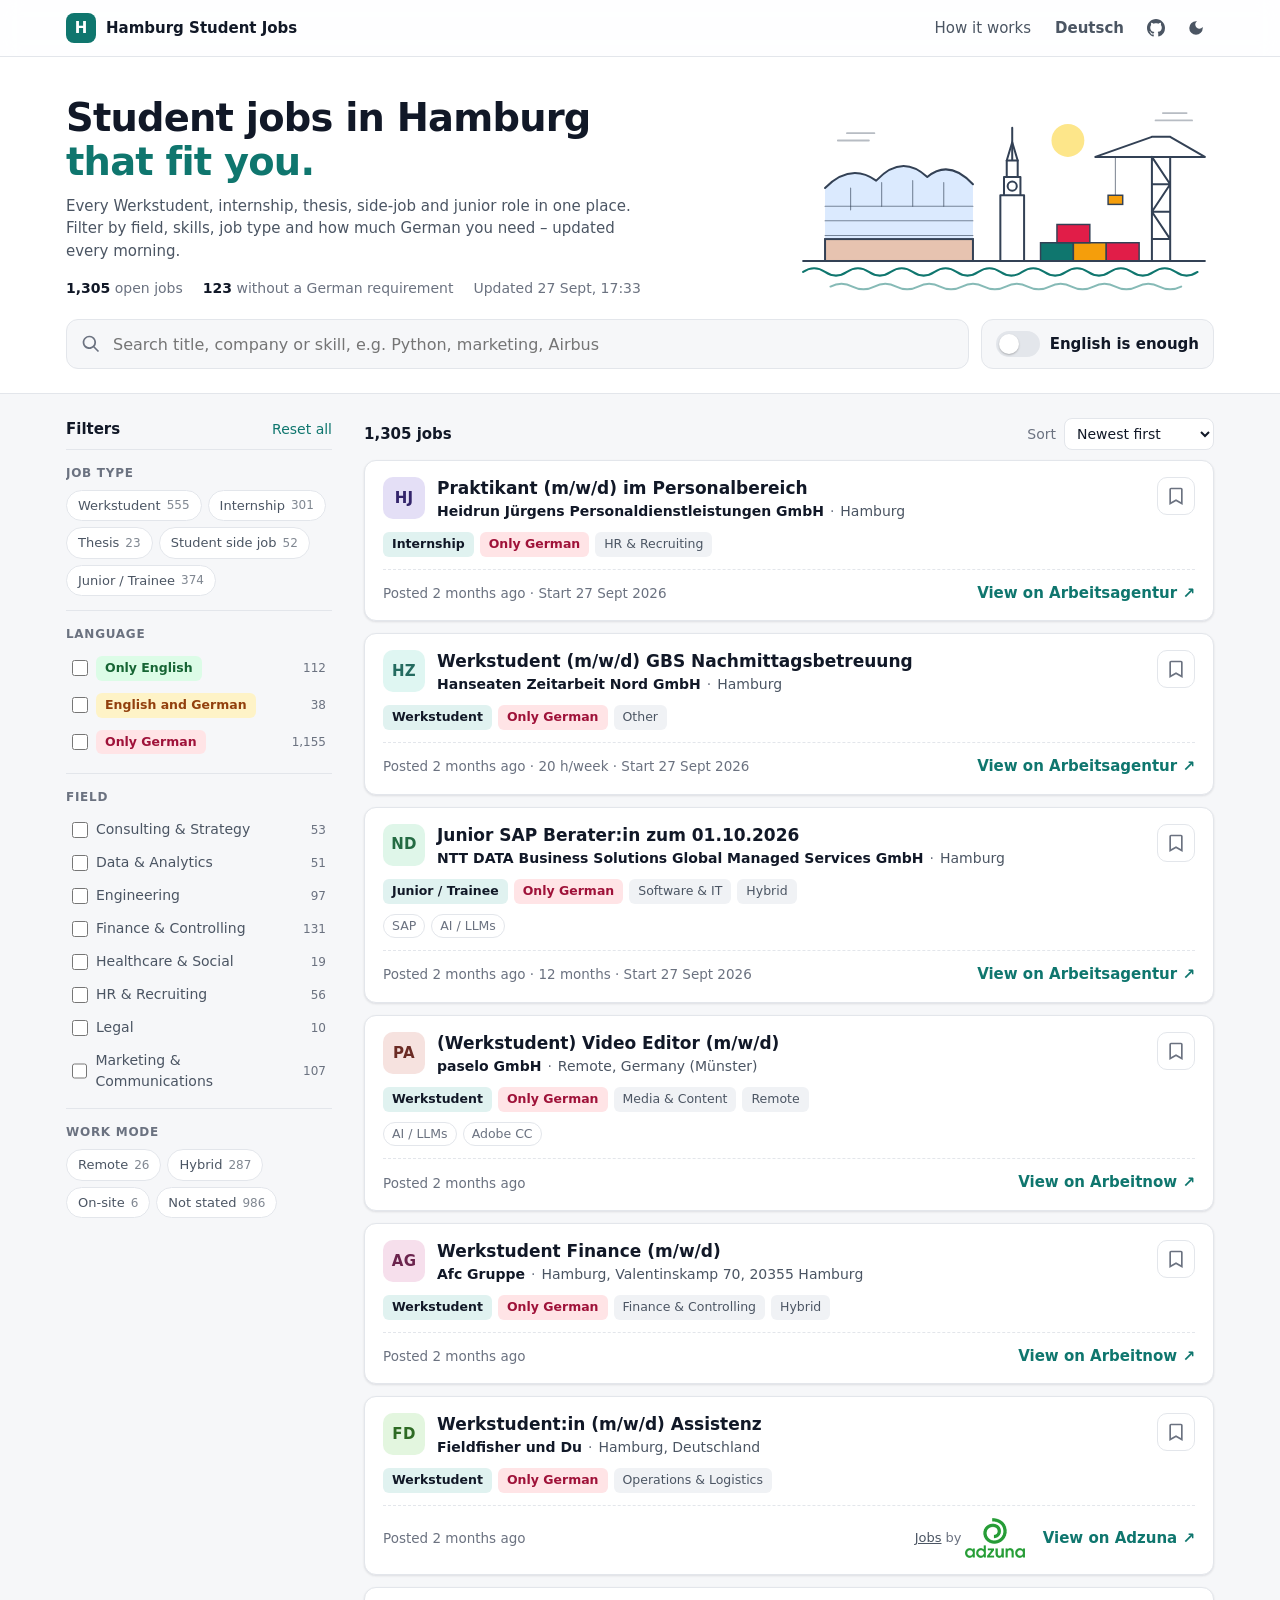
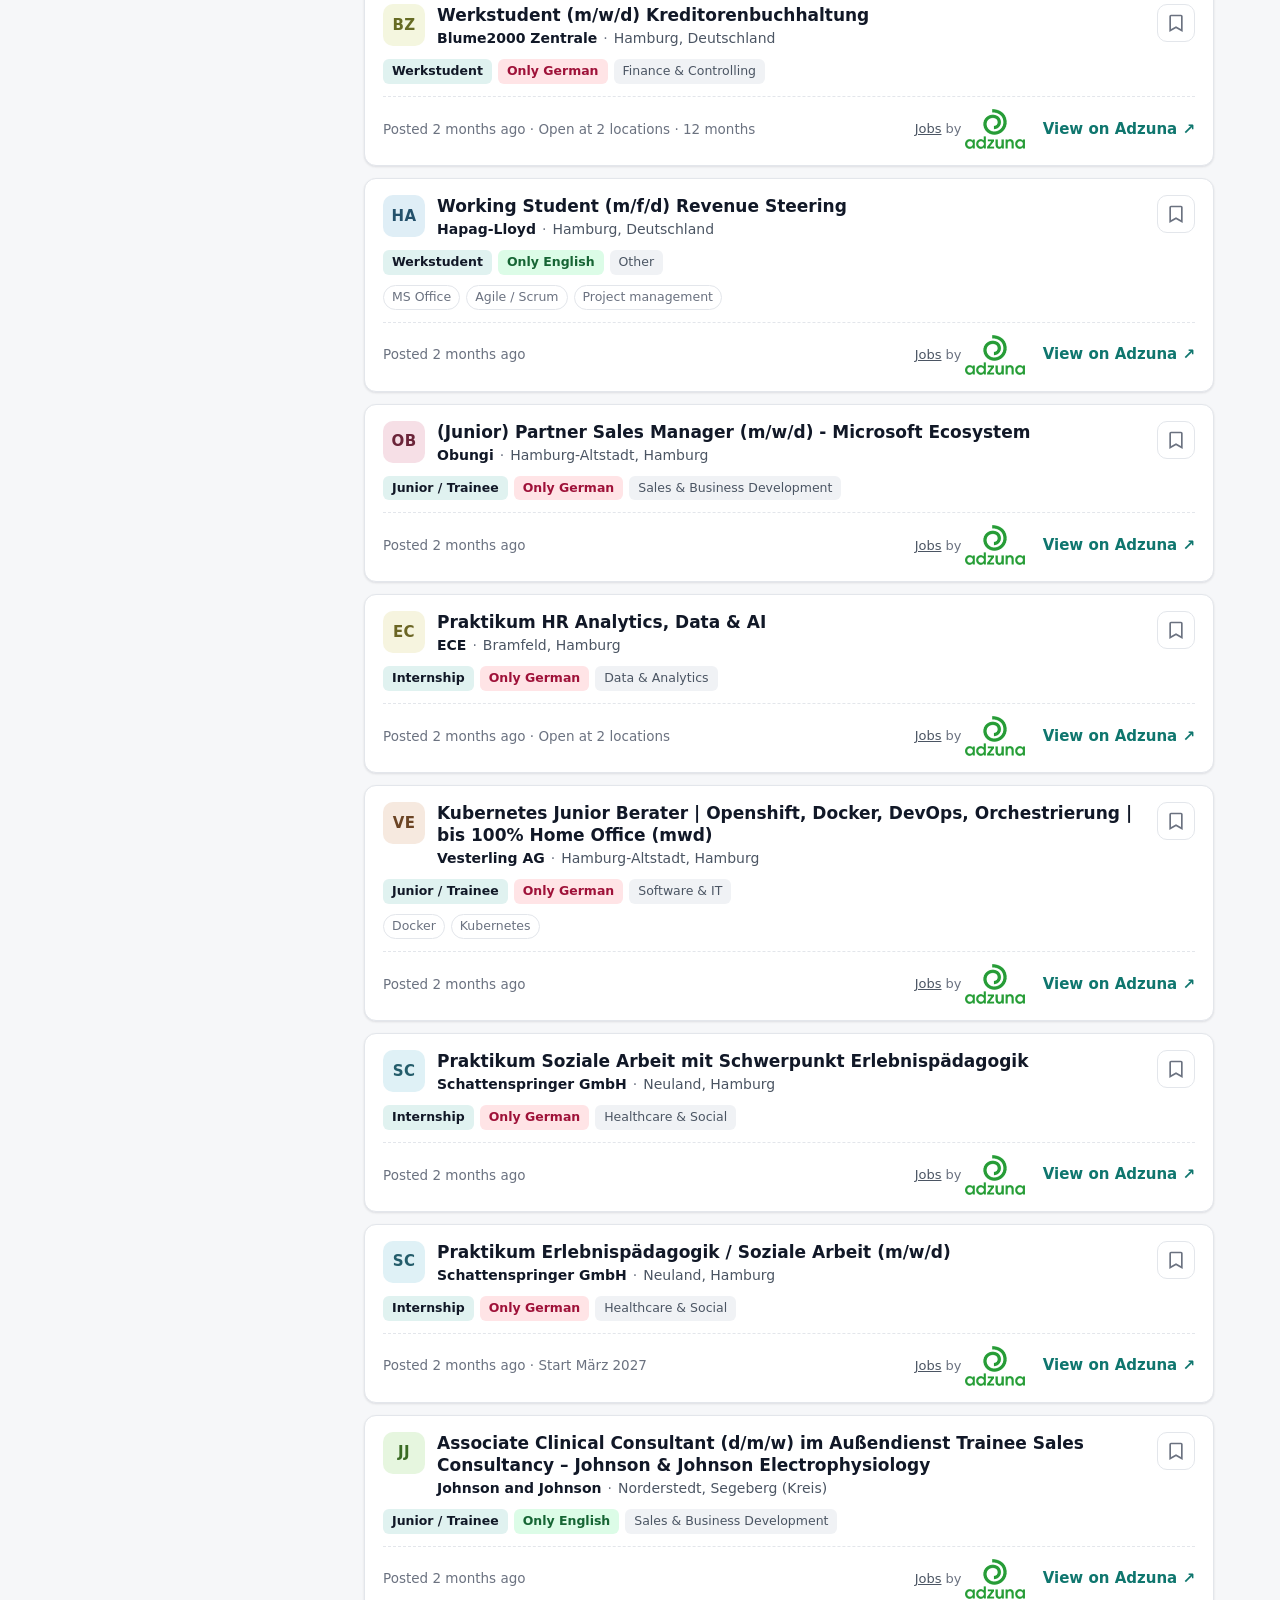
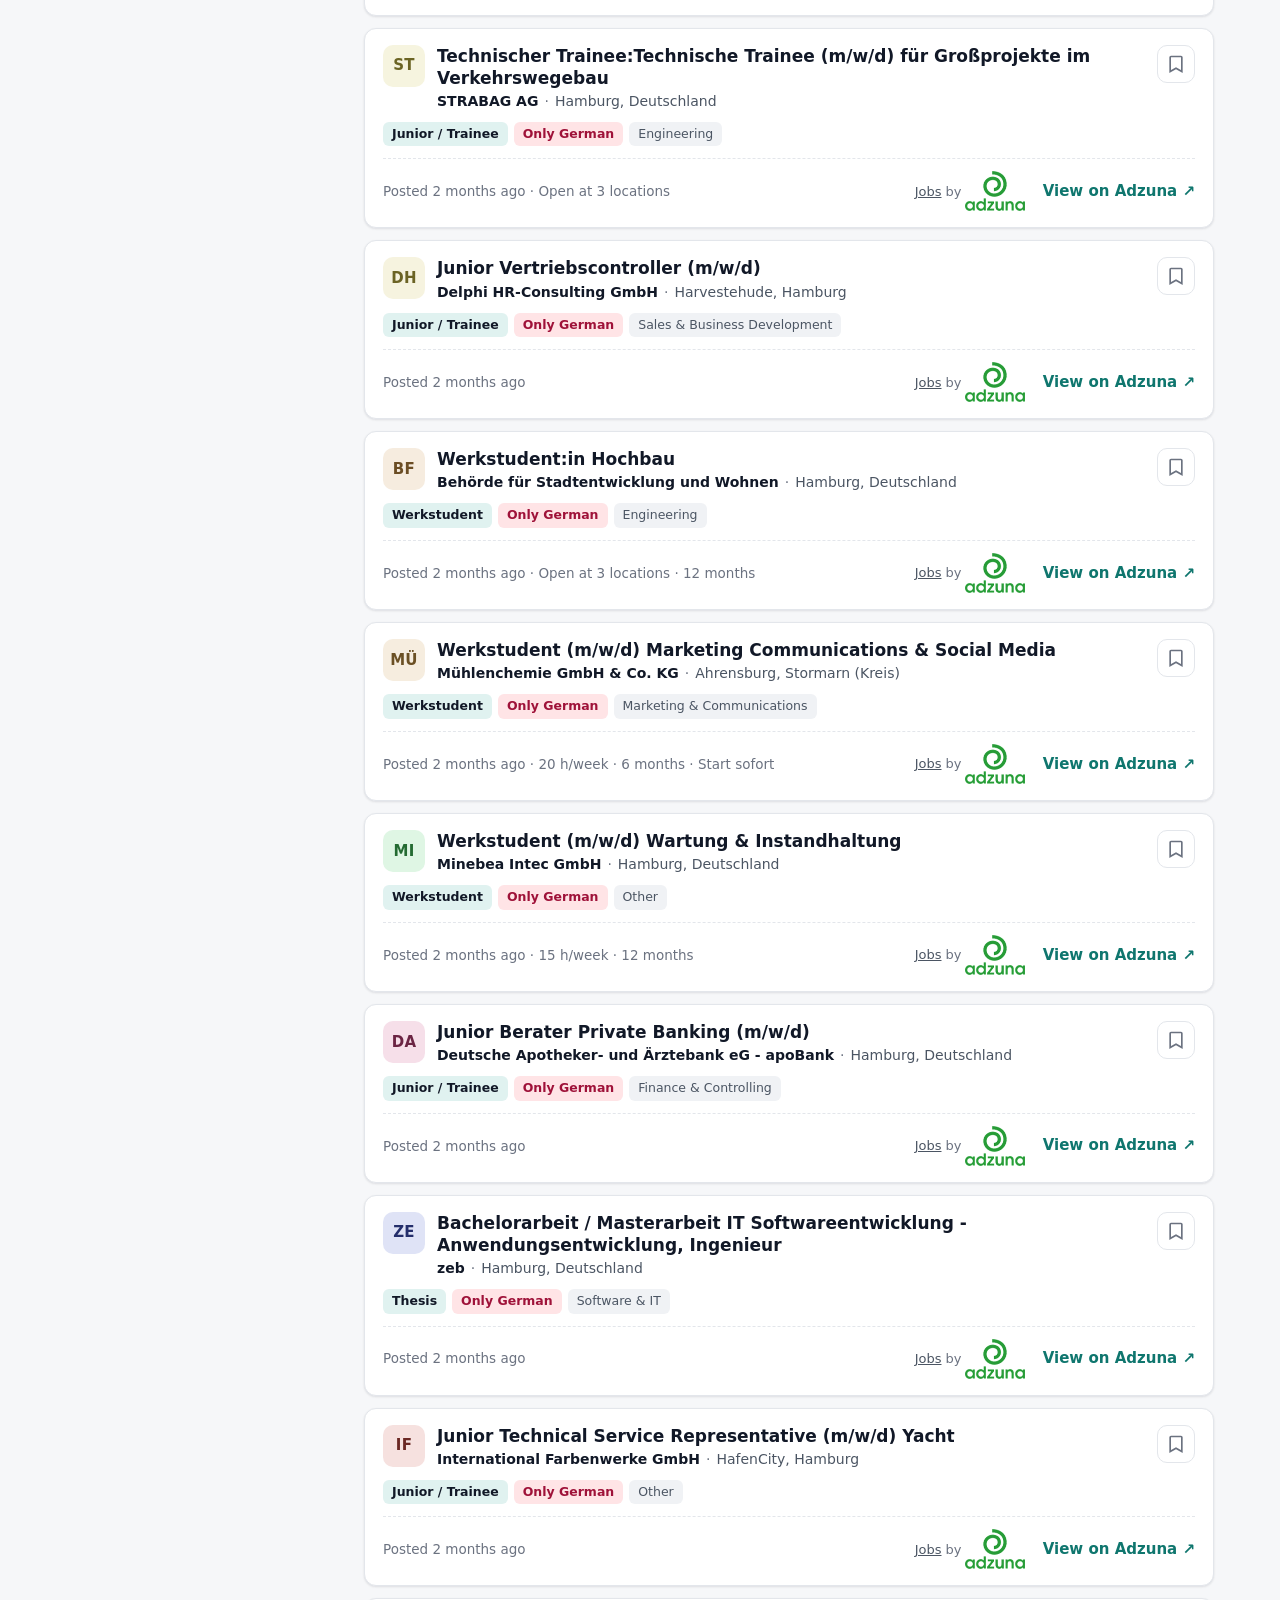
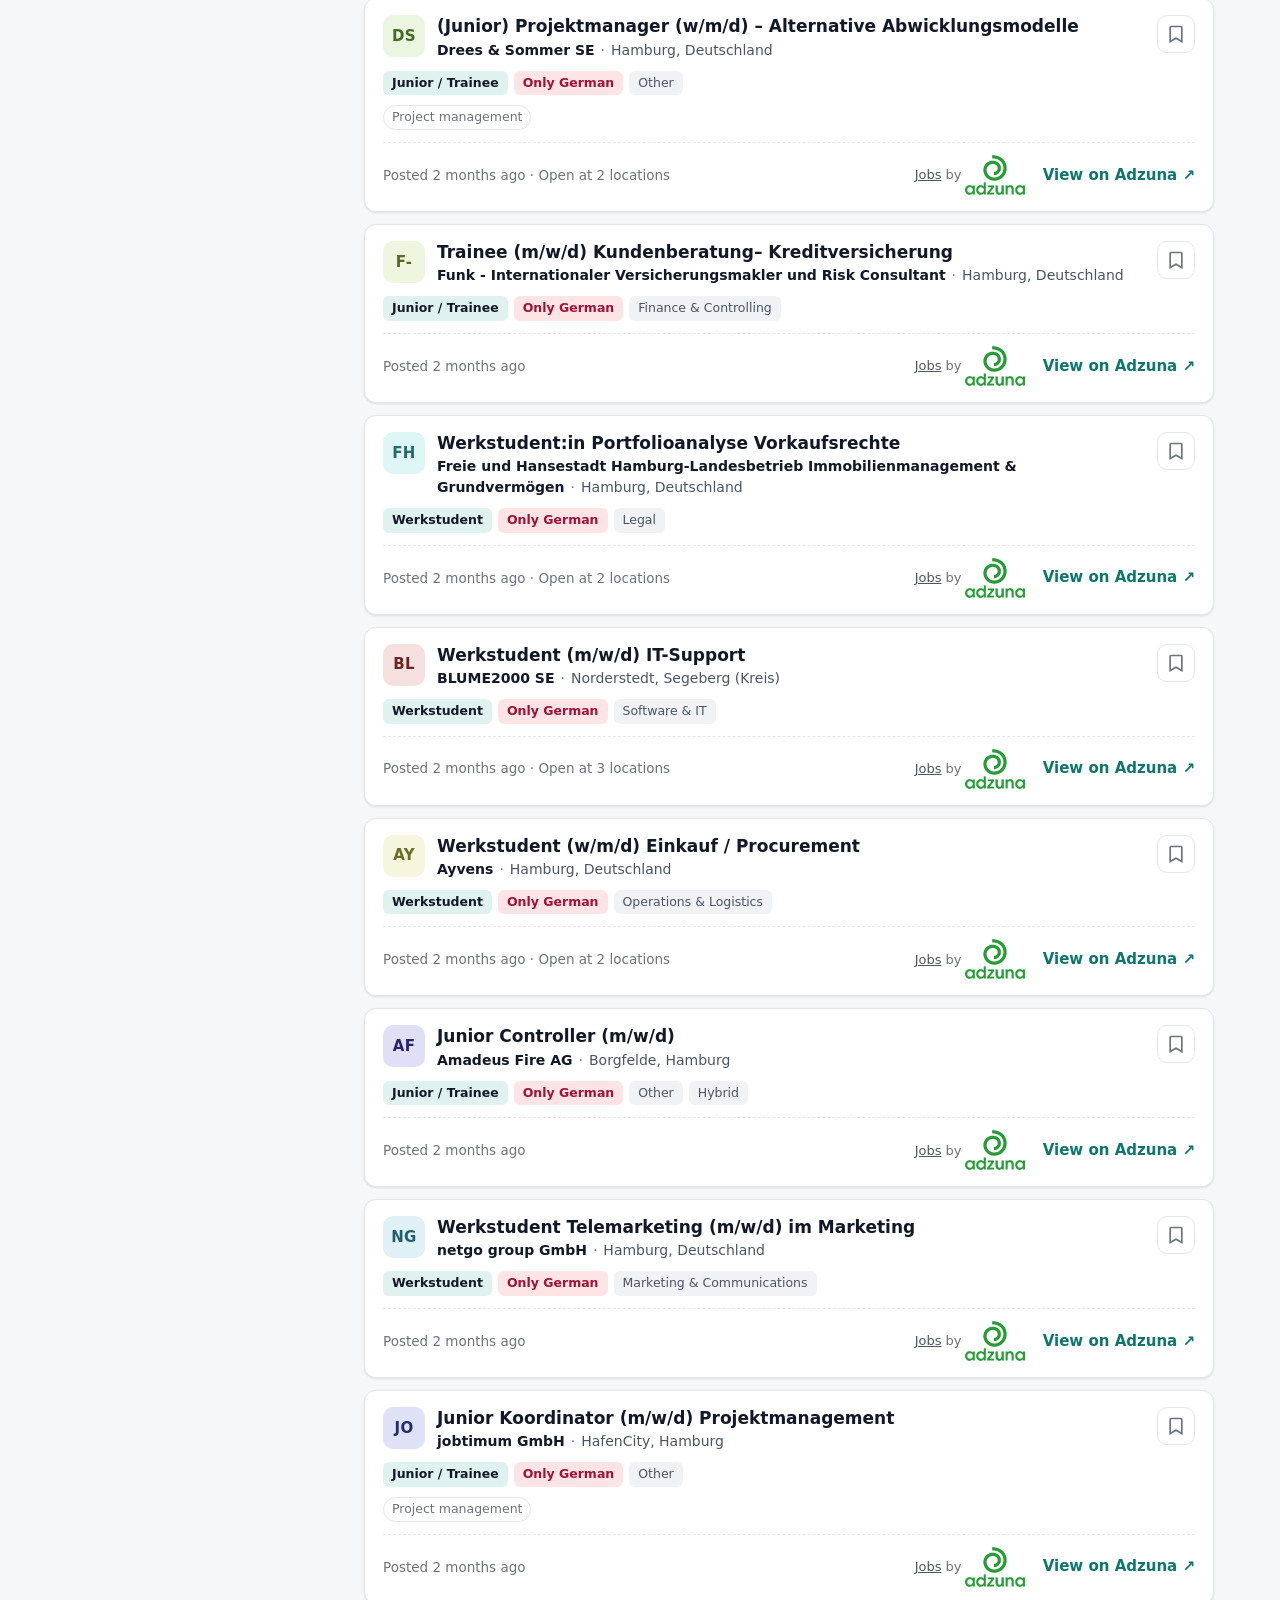
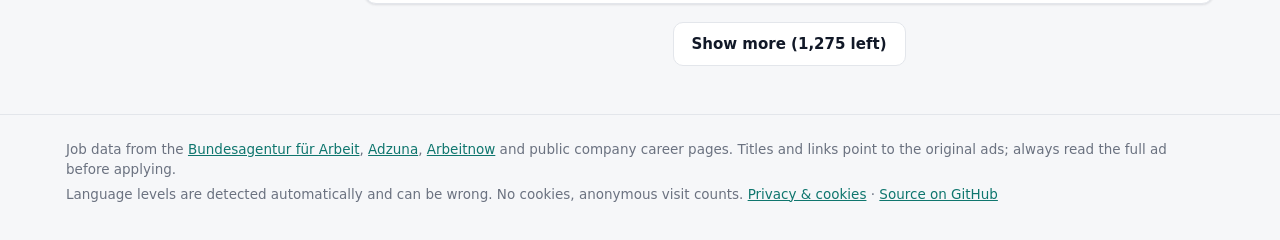
==== commit d0e022c7: "Language filter: only English / English and German / only German (detects English requirements) Co-A" ====
--- a/docs/index.html
+++ b/docs/index.html
@@ -108,7 +108,7 @@
       </div>
 
       <fieldset><legend data-i18n="f.type">Job type</legend><div class="chips" id="f-level"></div></fieldset>
-      <fieldset><legend data-i18n="f.german">German needed</legend><div class="options" id="f-german"></div></fieldset>
+      <fieldset><legend data-i18n="f.speak">Language</legend><div class="options" id="f-speak"></div></fieldset>
       <fieldset><legend data-i18n="f.field">Field</legend><div class="options scroll" id="f-field"></div></fieldset>
       <fieldset><legend data-i18n="f.mode">Work mode</legend><div class="chips" id="f-mode"></div></fieldset>
       <fieldset>
@@ -187,11 +187,11 @@
         <div data-i18n-html="about.publish"></div>
       </li>
     </ol>
-    <h3 data-i18n="about.legendTitle">"German needed" explained</h3>
+    <h3 data-i18n="about.legendTitle">Language explained</h3>
     <ul class="legend">
-      <li><span class="lang-pill l0" data-i18n="german.0">Not needed</span> <span data-i18n="about.l0"></span></li>
-      <li><span class="lang-pill l1" data-i18n="german.1">Basic / a plus</span> <span data-i18n="about.l1"></span></li>
-      <li><span class="lang-pill l2" data-i18n="german.2">Required</span> <span data-i18n="about.l2"></span></li>
+      <li><span class="lang-pill l0" data-i18n="speak.en">Only English</span> <span data-i18n="about.l0"></span></li>
+      <li><span class="lang-pill l1" data-i18n="speak.both">English and German</span> <span data-i18n="about.l1"></span></li>
+      <li><span class="lang-pill l2" data-i18n="speak.de">Only German</span> <span data-i18n="about.l2"></span></li>
     </ul>
     <p class="hint" data-i18n-html="about.privacy"></p>
   </dialog>
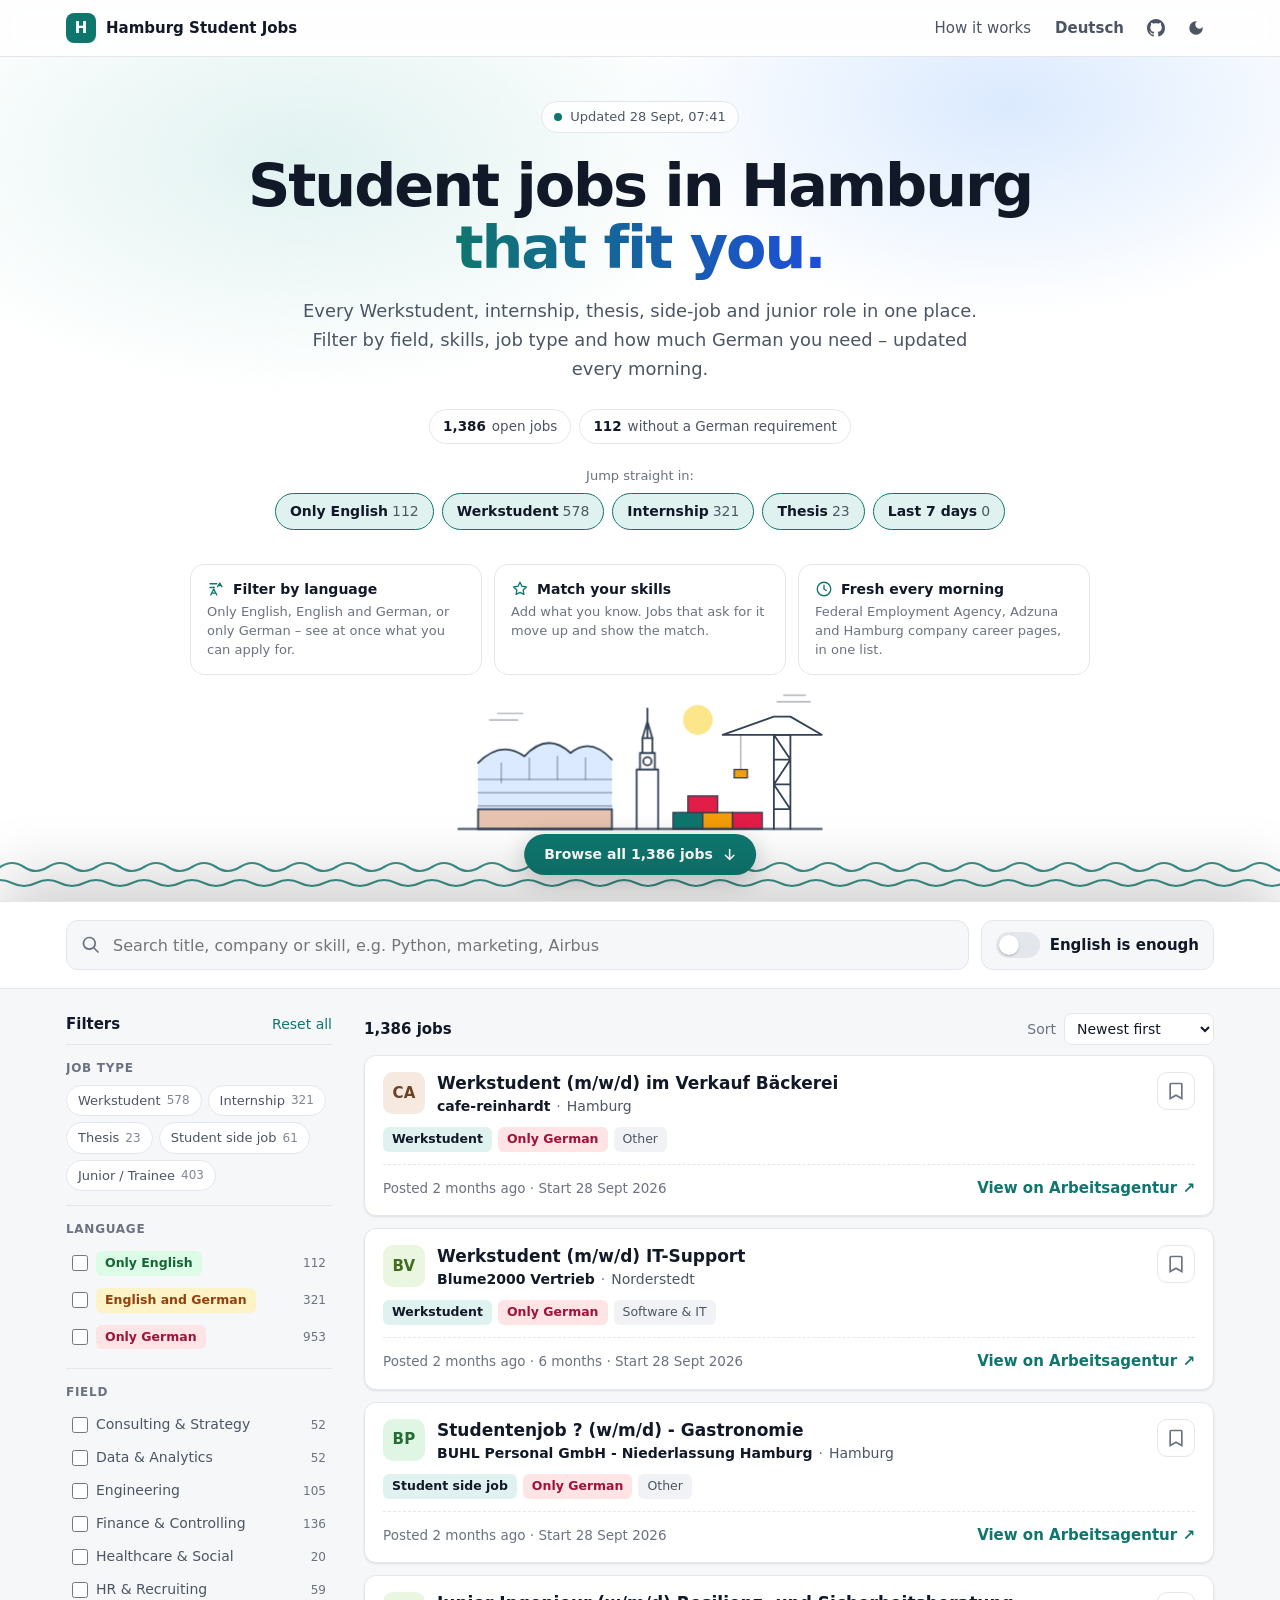
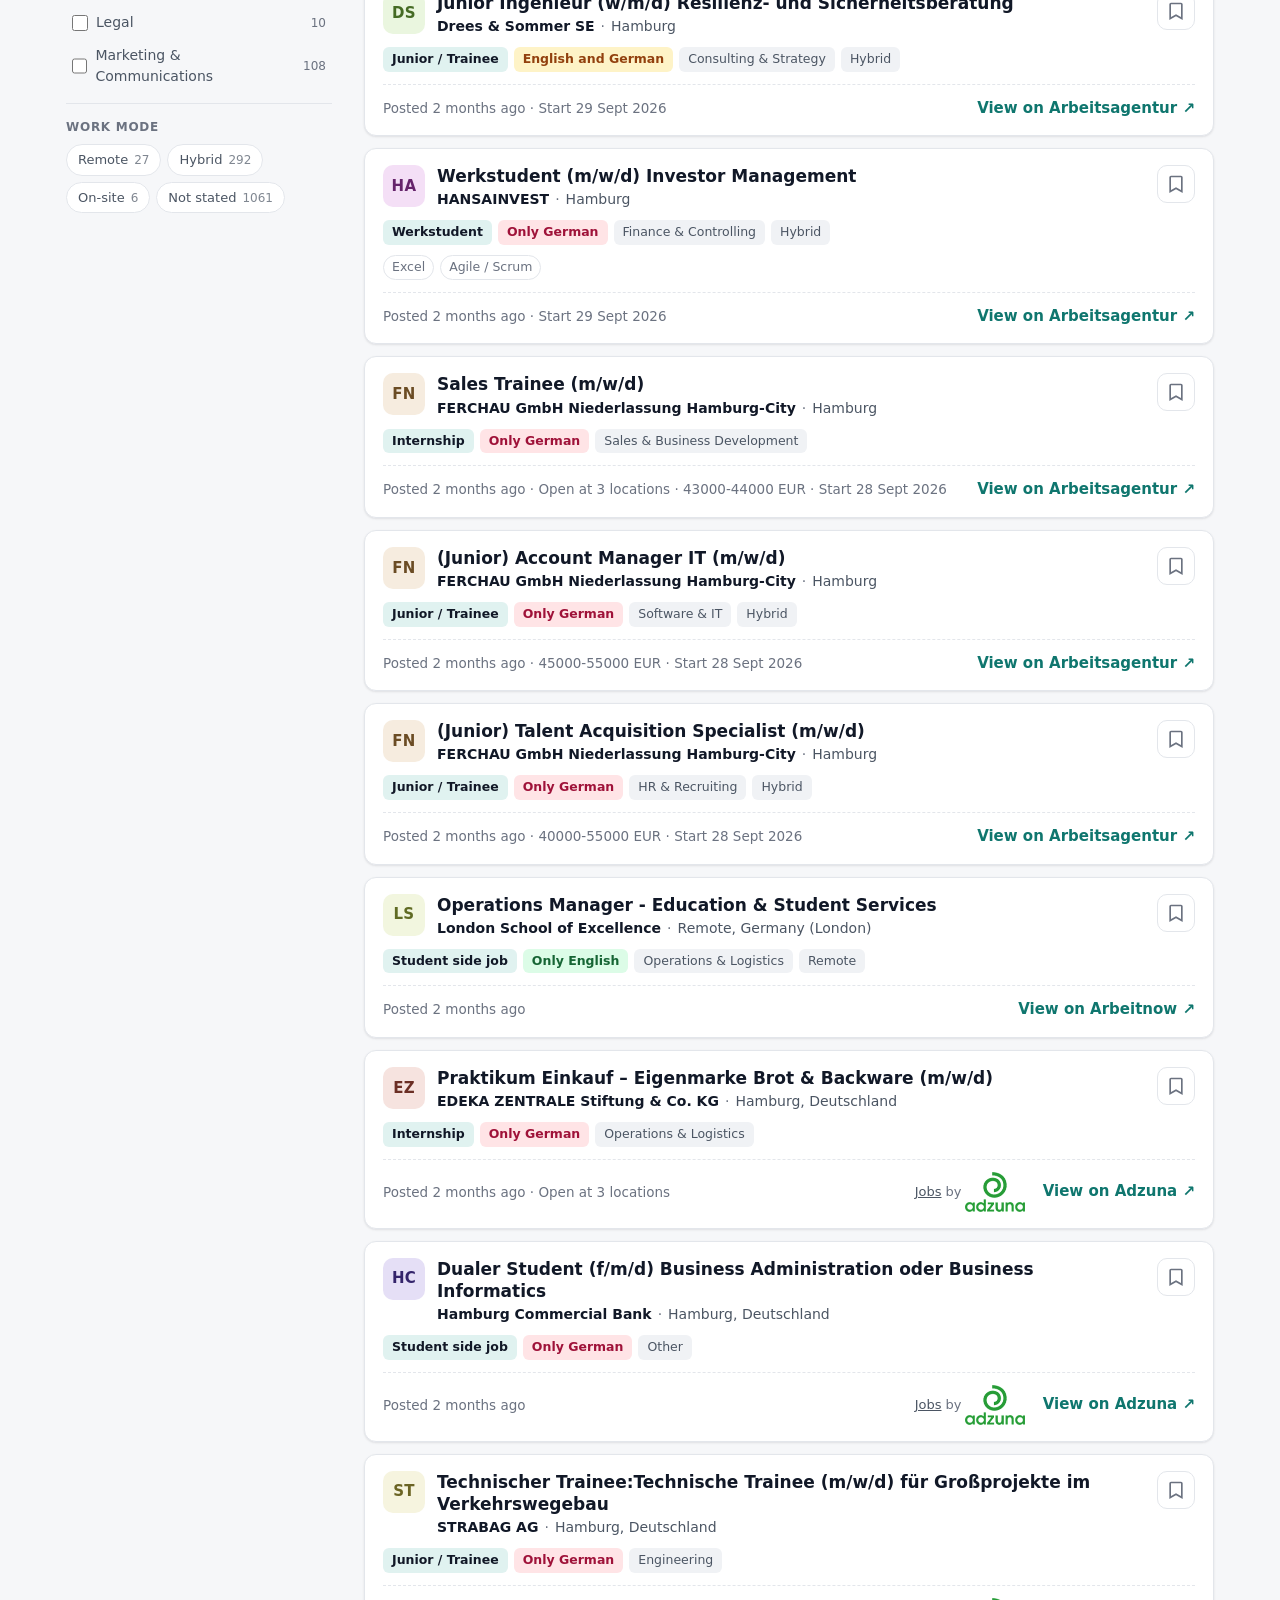
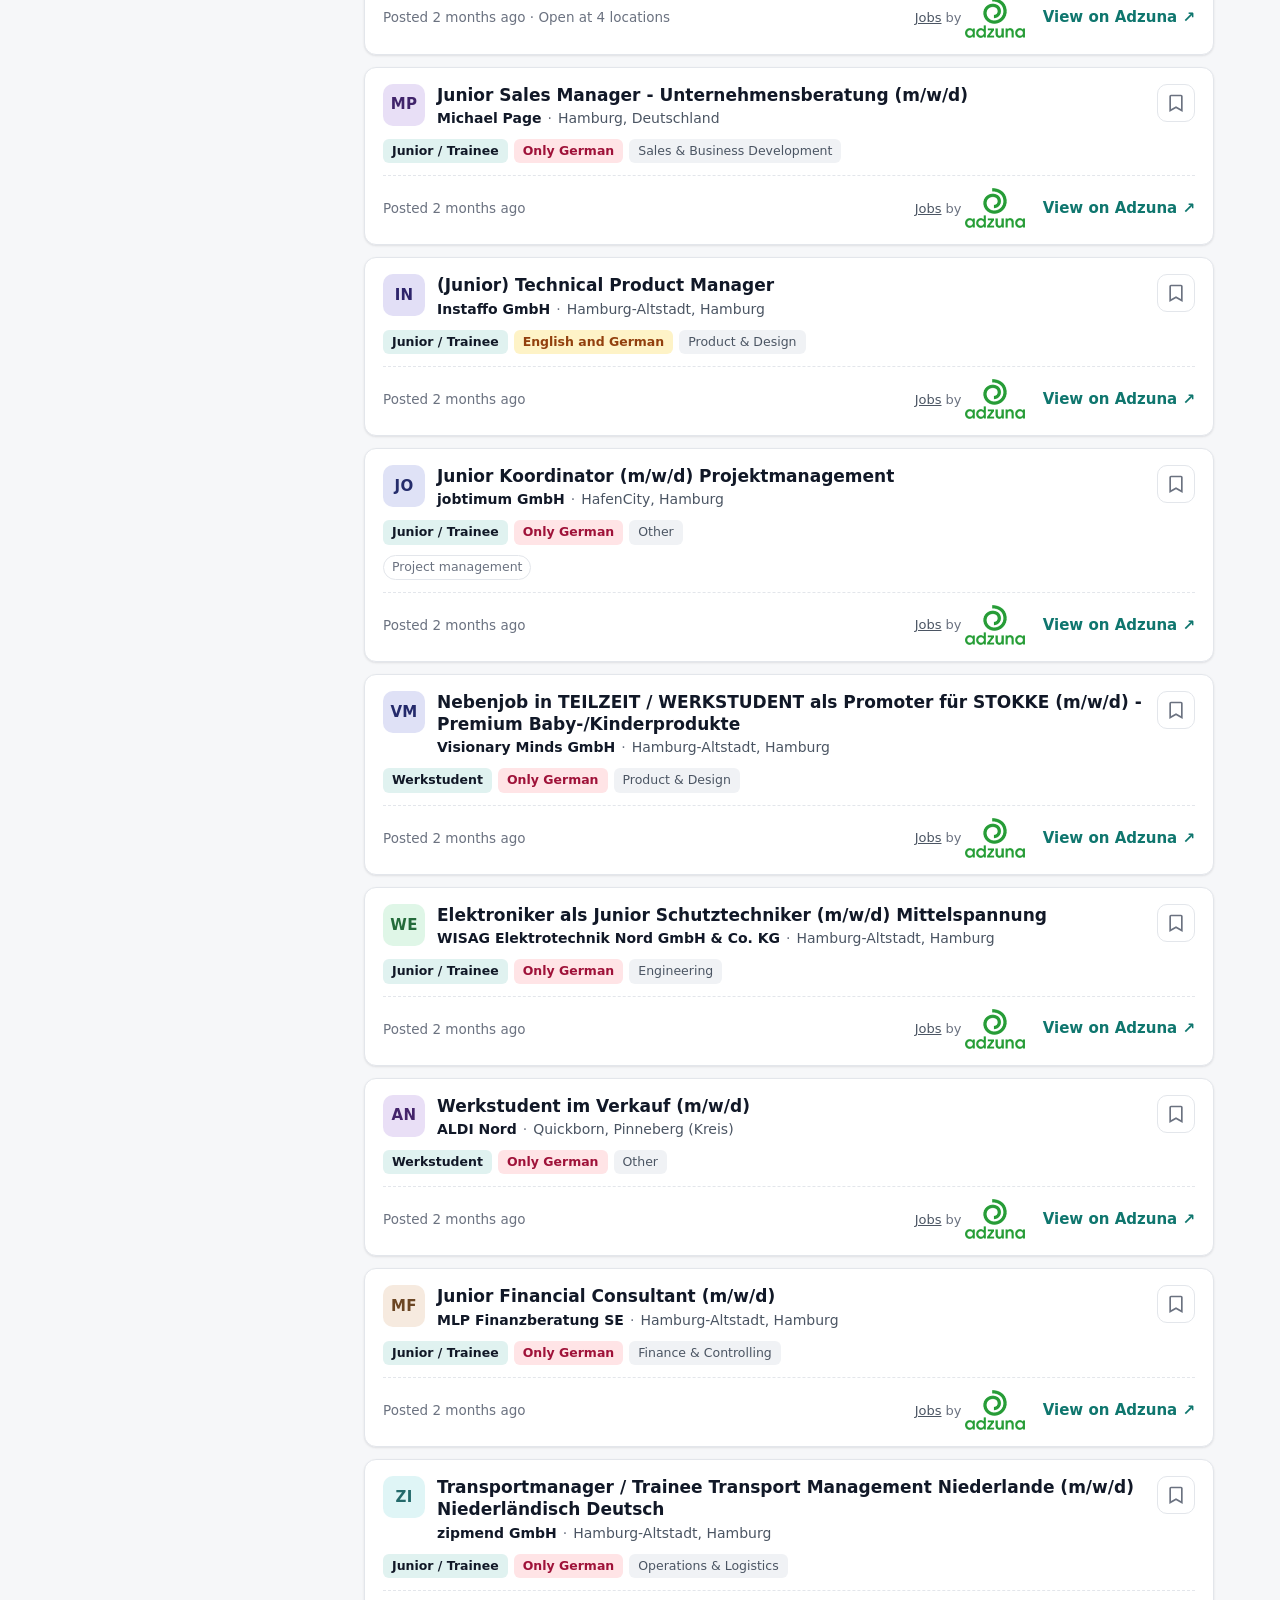
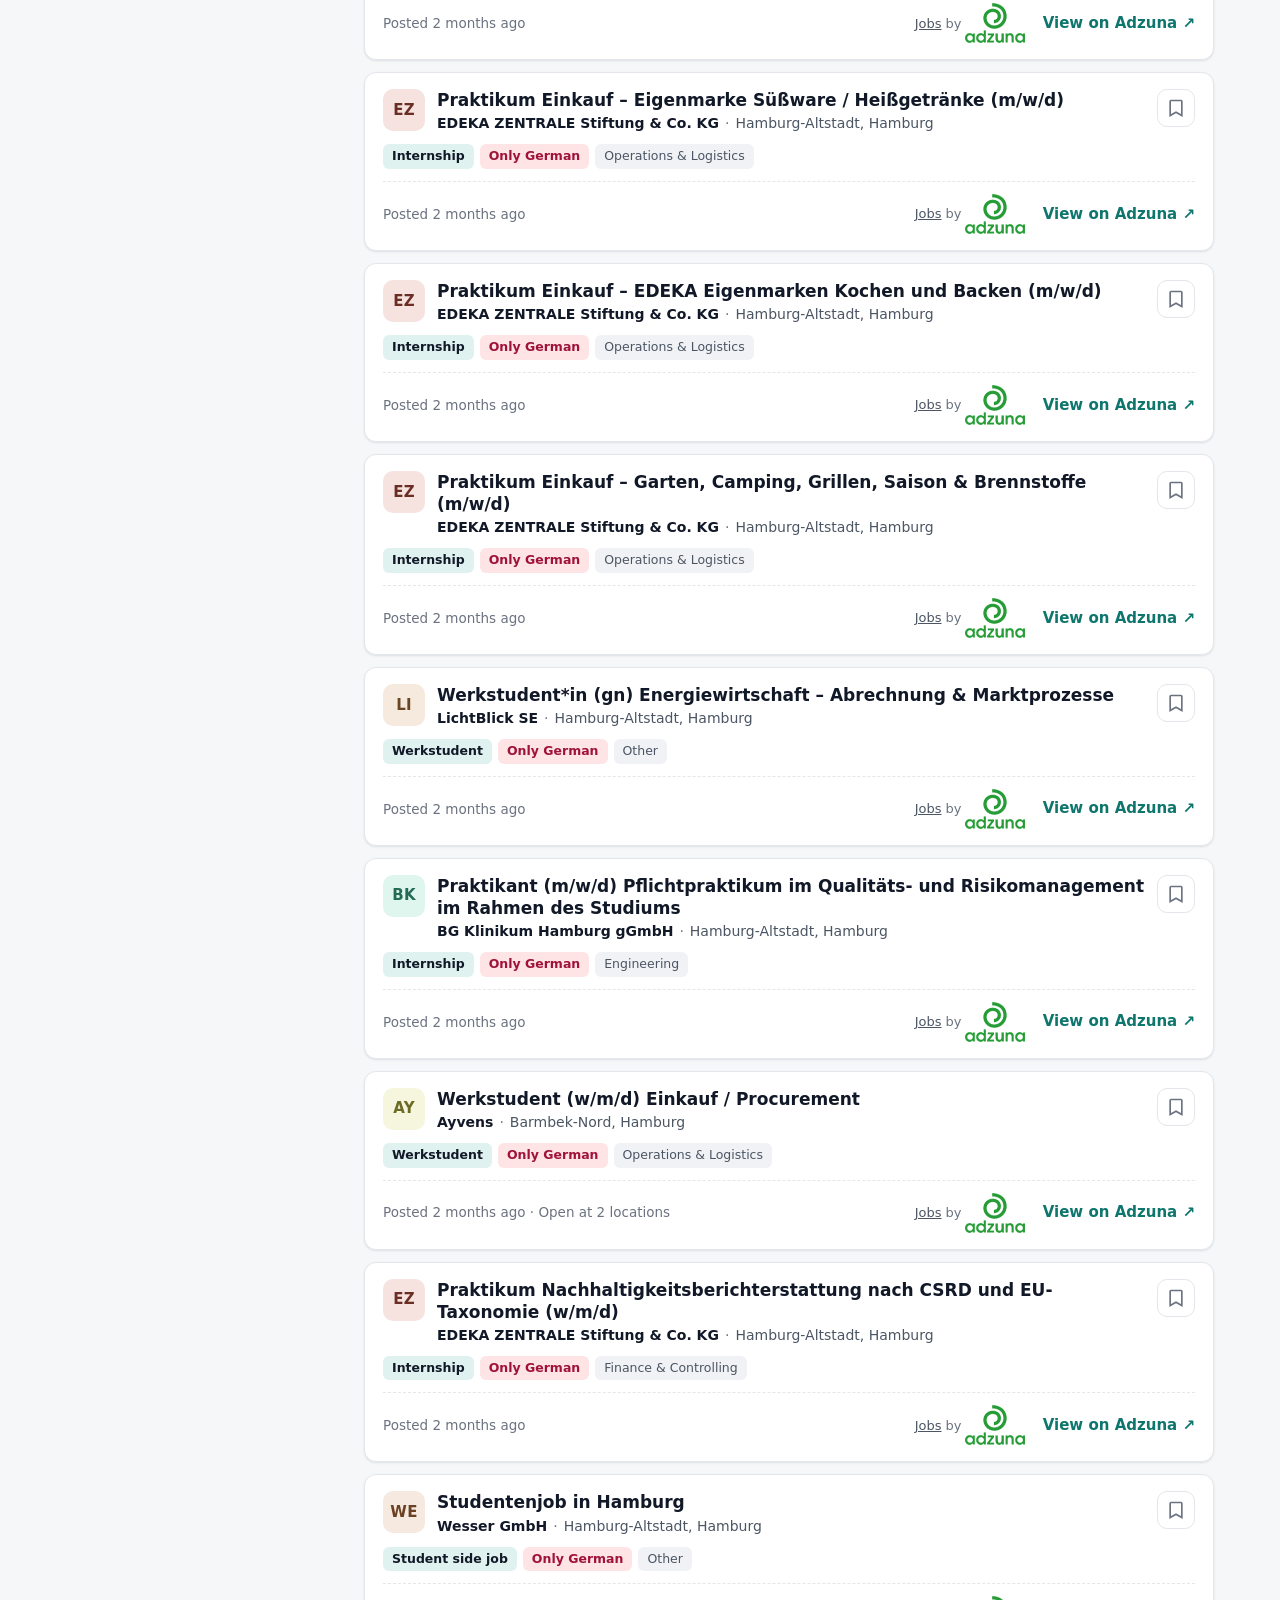
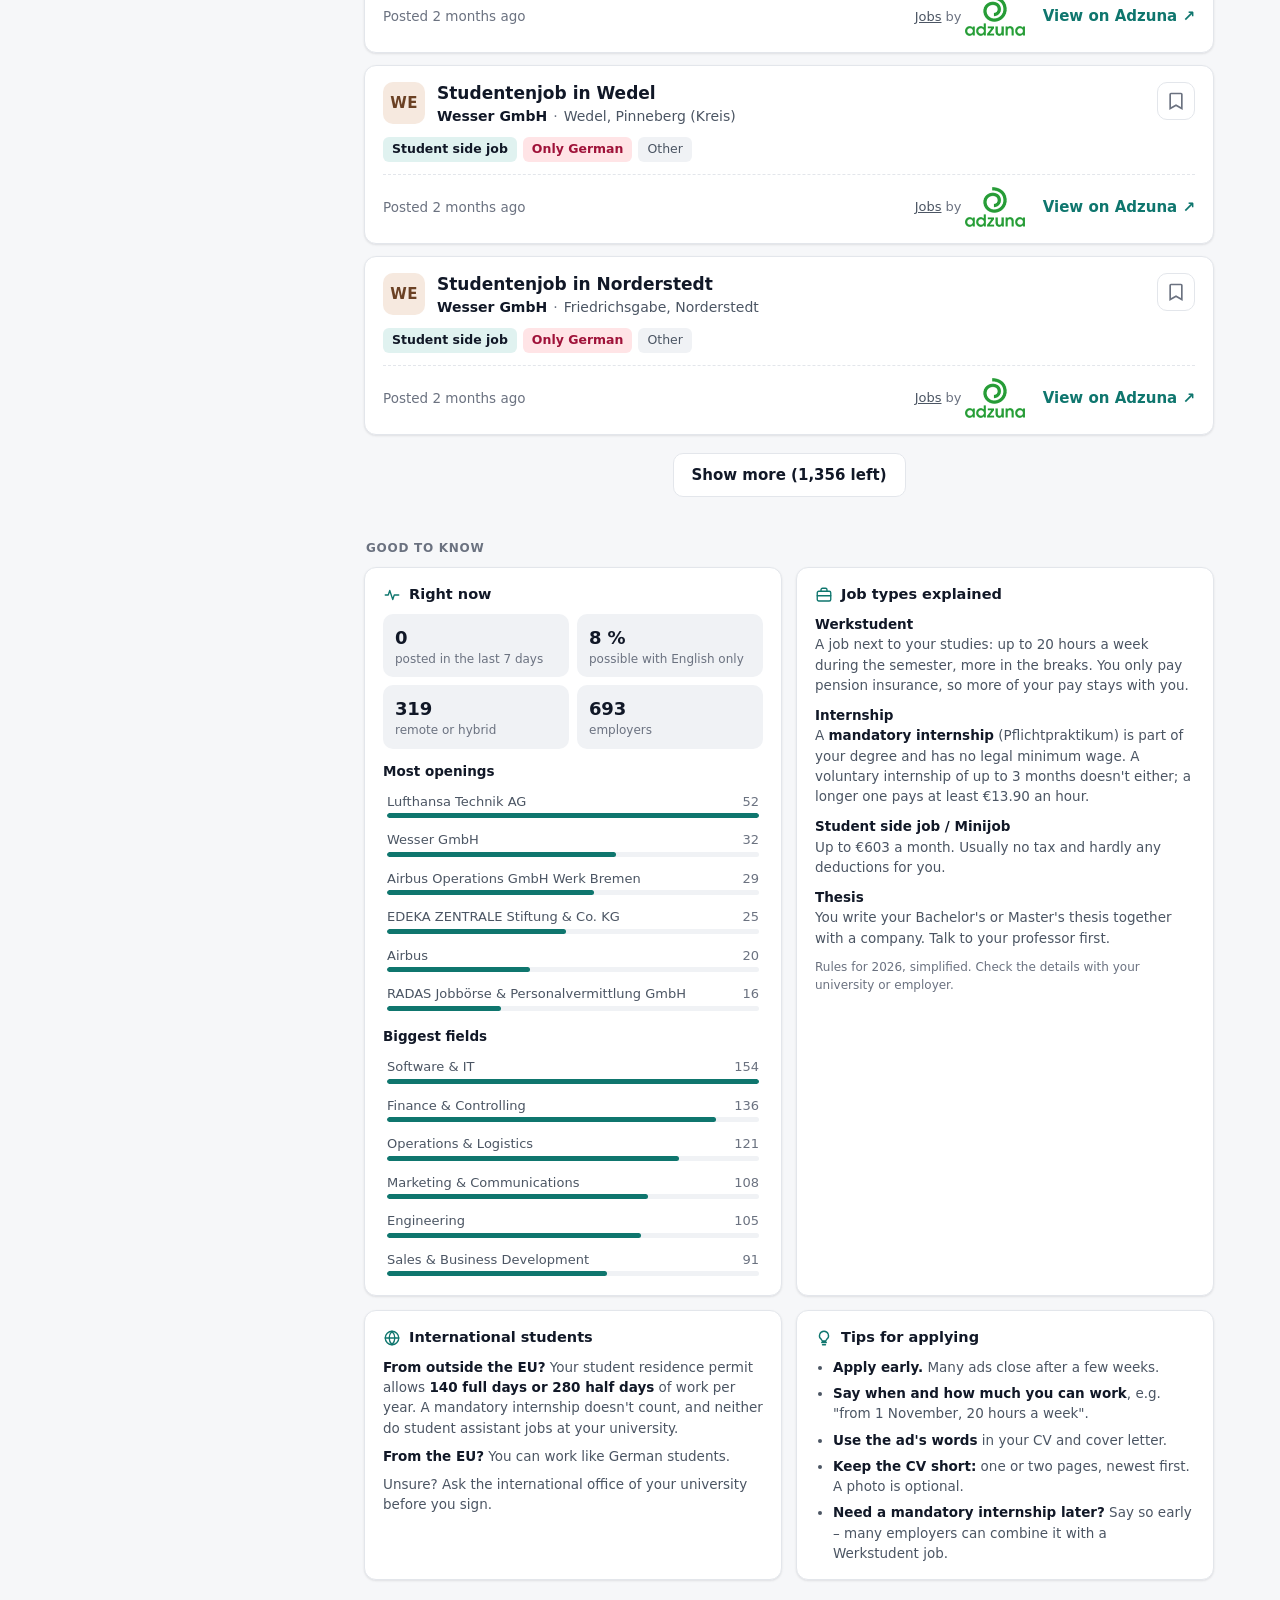
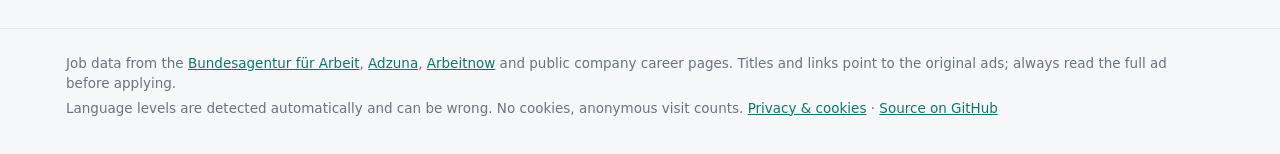
==== commit 8f810454: "Intro page and 'Good to know' rail (Strompreis-Planer layout), links on the custom domain - full-scr" ====
--- a/docs/index.html
+++ b/docs/index.html
@@ -8,8 +8,8 @@
   <meta property="og:title" content="Hamburg Student Jobs">
   <meta property="og:description" content="Every student job in Hamburg in one place. Filter by field, skills, job type and how much German you need – updated every morning. Also in German.">
   <meta property="og:type" content="website">
-  <meta property="og:url" content="https://vulevu228.github.io/HamburgStudentJobs/">
-  <meta property="og:image" content="https://vulevu228.github.io/HamburgStudentJobs/og.png">
+  <meta property="og:url" content="https://hamburgstudentjobs.de/">
+  <meta property="og:image" content="https://hamburgstudentjobs.de/og.png">
   <meta property="og:image:width" content="1200">
   <meta property="og:image:height" content="630">
   <meta property="og:image:alt" content="Hamburg Student Jobs: find the student job in Hamburg that fits you">
@@ -43,47 +43,63 @@
     </div>
   </header>
 
-  <section class="hero">
-    <div class="wrap">
-      <div class="hero-grid">
-        <div class="hero-text">
-          <h1 data-i18n-html="hero.title">Student jobs in Hamburg <span class="accent">that fit you.</span></h1>
-          <p class="lede" data-i18n="hero.lede">Every Werkstudent, internship, thesis, side-job and junior role in one place. Filter by field, skills, job type and how much German you need – updated every morning.</p>
-          <div class="stats" id="stats" aria-live="polite"></div>
-        </div>
-        <!-- Hamburg skyline: Elbphilharmonie, St. Michaelis tower, harbour crane, containers -->
-        <svg class="hero-art" viewBox="0 0 460 230" role="img" aria-label="Line drawing of the Hamburg harbour skyline" data-i18n-attr="aria-label:hero.art">
-          <g class="sky">
-            <circle cx="300" cy="52" r="18" class="sun"/>
-            <path d="M48 52h34M58 44h30M404 22h26M396 30h40" class="cloud"/>
-          </g>
-          <!-- Elbphilharmonie -->
-          <path d="M34 104 Q62 76 90 96 Q118 66 146 92 Q170 72 196 100 L196 184 L34 184 Z" class="glass"/>
-          <path d="M34 124h162M34 140h162M34 156h162" class="line thin"/>
-          <path d="M62 104v24M96 98v26M130 96v28M164 98v26" class="line thin"/>
-          <rect x="34" y="160" width="162" height="24" class="brick"/>
-          <path d="M34 104 Q62 76 90 96 Q118 66 146 92 Q170 72 196 100" class="line"/>
-          <!-- St. Michaelis tower -->
-          <path d="M226 184V112h26v72M230 112V92h18v20M233 92V74h12v18M239 74V38" class="line"/>
-          <path d="M233 74 L239 54 L245 74" class="line"/>
-          <circle cx="239" cy="102" r="5" class="line"/>
-          <!-- containers -->
-          <rect x="270" y="164" width="36" height="20" class="box c1"/>
-          <rect x="306" y="164" width="36" height="20" class="box c2"/>
-          <rect x="288" y="144" width="36" height="20" class="box c3"/>
-          <rect x="342" y="164" width="36" height="20" class="box c3"/>
-          <!-- harbour crane -->
-          <path d="M392 184V70M412 184V70M392 70l20 0M392 100l20 0M392 130l20 0M392 160l20 0M392 70l20 30M412 100l-20 30M392 130l20 30" class="line"/>
-          <path d="M330 70h120M330 70l62-22M450 70l-38-22M392 48h20" class="line"/>
+  <!-- intro: stays in place on large screens while the job board slides up over it -->
+  <section class="hero" id="hero">
+    <div class="hero-inner">
+      <div class="eyebrow"><span class="live" aria-hidden="true"></span><span id="heroUpdated" data-i18n="hero.eyebrow">Updated every morning</span></div>
+      <h1><span data-i18n="hero.title1">Student jobs in Hamburg</span><br><span class="grad-text" data-i18n="hero.title2">that fit you.</span></h1>
+      <p class="lede" data-i18n="hero.lede">Every Werkstudent, internship, thesis, side-job and junior role in one place. Filter by field, skills, job type and how much German you need – updated every morning.</p>
+      <div class="hero-live" id="stats" aria-live="polite"></div>
+      <p class="quick-label" data-i18n="hero.quick">Jump straight in:</p>
+      <div class="hero-quick" id="heroQuick"></div>
+      <div class="hero-feats">
+        <div><b><svg viewBox="0 0 24 24" aria-hidden="true"><path d="M4 5h9M4 10h6"/><path d="M14 9l3-5 3 5M15 7.5h4"/><path d="M5 20l4-8 4 8M6.2 17.5h5.6"/></svg><span data-i18n="hero.f1">Filter by language</span></b><span data-i18n="hero.f1s">Only English, English and German, or only German – see at once what you can apply for.</span></div>
+        <div><b><svg viewBox="0 0 24 24" aria-hidden="true"><path d="M12 3l2.6 5.3 5.9.9-4.3 4.1 1 5.8L12 16.4l-5.2 2.7 1-5.8-4.3-4.1 5.9-.9z"/></svg><span data-i18n="hero.f2">Match your skills</span></b><span data-i18n="hero.f2s">Add what you know. Jobs that ask for it move up and show the match.</span></div>
+        <div><b><svg viewBox="0 0 24 24" aria-hidden="true"><circle cx="12" cy="12" r="9"/><path d="M12 7v5l3 2"/></svg><span data-i18n="hero.f3">Fresh every morning</span></b><span data-i18n="hero.f3s">Federal Employment Agency, Adzuna and Hamburg company career pages, in one list.</span></div>
+      </div>
+    </div>
+
+    <!-- Hamburg skyline: Elbphilharmonie, St. Michaelis tower, harbour crane, containers -->
+    <div class="hero-skyline" aria-hidden="true">
+      <svg class="hero-art draw" viewBox="0 0 460 230" preserveAspectRatio="xMidYMax meet">
+        <g class="sky">
+          <circle cx="300" cy="52" r="18" class="sun"/>
+          <path d="M48 52h34M58 44h30M404 22h26M396 30h40" class="cloud"/>
+        </g>
+        <!-- Elbphilharmonie -->
+        <path d="M34 104 Q62 76 90 96 Q118 66 146 92 Q170 72 196 100 L196 184 L34 184 Z" class="glass fill"/>
+        <path d="M34 124h162M34 140h162M34 156h162" class="line thin" pathLength="1"/>
+        <path d="M62 104v24M96 98v26M130 96v28M164 98v26" class="line thin" pathLength="1"/>
+        <rect x="34" y="160" width="162" height="24" class="brick fill"/>
+        <path d="M34 104 Q62 76 90 96 Q118 66 146 92 Q170 72 196 100" class="line" pathLength="1"/>
+        <!-- St. Michaelis tower -->
+        <path d="M226 184V112h26v72M230 112V92h18v20M233 92V74h12v18M239 74V38" class="line" pathLength="1"/>
+        <path d="M233 74 L239 54 L245 74" class="line" pathLength="1"/>
+        <circle cx="239" cy="102" r="5" class="line" pathLength="1"/>
+        <!-- containers -->
+        <rect x="270" y="164" width="36" height="20" class="box c1 fill"/>
+        <rect x="306" y="164" width="36" height="20" class="box c2 fill"/>
+        <rect x="288" y="144" width="36" height="20" class="box c3 fill"/>
+        <rect x="342" y="164" width="36" height="20" class="box c3 fill"/>
+        <!-- harbour crane with a swinging load -->
+        <path d="M392 184V70M412 184V70M392 70l20 0M392 100l20 0M392 130l20 0M392 160l20 0M392 70l20 30M412 100l-20 30M392 130l20 30" class="line" pathLength="1"/>
+        <path d="M330 70h120M330 70l62-22M450 70l-38-22M392 48h20" class="line" pathLength="1"/>
+        <g class="load">
           <path d="M352 70v42" class="line thin"/>
           <rect x="344" y="112" width="16" height="10" class="box c2"/>
-          <!-- water -->
-          <path d="M10 196 q12 -8 24 0 t24 0 t24 0 t24 0 t24 0 t24 0 t24 0 t24 0 t24 0 t24 0 t24 0 t24 0 t24 0 t24 0 t24 0 t24 0 t24 0 t24 0" class="water"/>
-          <path d="M40 212 q12 -6 24 0 t24 0 t24 0 t24 0 t24 0 t24 0 t24 0 t24 0 t24 0 t24 0 t24 0 t24 0 t24 0 t24 0 t24 0 t24 0" class="water thin"/>
-          <path d="M10 184h440" class="line"/>
-        </svg>
-      </div>
-
+        </g>
+        <path d="M10 184h440" class="line" pathLength="1"/>
+      </svg>
+      <div class="hero-water"></div>
+    </div>
+
+    <a class="hero-go" href="#stage"><span id="heroCta" data-i18n="hero.cta">Browse the jobs</span><svg viewBox="0 0 24 24" aria-hidden="true"><path d="M12 5v14M6 13l6 6 6-6"/></svg></a>
+  </section>
+
+  <!-- the job board slides up over the intro -->
+  <div class="stage" id="stage">
+  <div class="searchbar">
+    <div class="wrap">
       <div class="searchrow">
         <label class="search">
           <svg viewBox="0 0 24 24" width="20" height="20" aria-hidden="true"><path fill="currentColor" d="M10 2a8 8 0 0 1 6.32 12.9l5.39 5.4-1.42 1.4-5.39-5.38A8 8 0 1 1 10 2zm0 2a6 6 0 1 0 0 12 6 6 0 0 0 0-12z"/></svg>
@@ -97,7 +113,7 @@
         </label>
       </div>
     </div>
-  </section>
+  </div>
 
   <main class="wrap layout">
     <aside class="filters" id="filters" aria-label="Filters" data-i18n-attr="aria-label:filters.aria">
@@ -161,6 +177,9 @@
         <button type="button" class="secondary" id="emptyReset" data-i18n="empty.reset">Reset filters</button>
       </div>
     </section>
+
+    <!-- knowledge cards: beside the results on wide screens, below them otherwise -->
+    <aside class="rail" id="rail" aria-label="Good to know" data-i18n-attr="aria-label:rail.aria"></aside>
   </main>
 
   <footer class="footer">
@@ -169,6 +188,7 @@
       <p data-i18n-html="footer.note"></p>
     </div>
   </footer>
+  </div>
 
   <dialog id="about" aria-labelledby="aboutTitle">
     <form method="dialog" class="dialog-close"><button class="ghost icon-only" aria-label="Close" data-i18n-attr="aria-label:close">✕</button></form>
--- a/docs/style.css
+++ b/docs/style.css
@@ -57,13 +57,76 @@
 .ghost:hover { background: var(--surface-2); color: var(--ink); }
 .icon-only { display: inline-grid; place-items: center; width: 36px; height: 36px; padding: 0; }
 
-/* ---------- hero ---------- */
-.hero { padding: 36px 0 24px; border-bottom: 1px solid var(--line); background: var(--surface); }
-.hero h1 { font-size: clamp(1.6rem, 3.6vw, 2.4rem); line-height: 1.15; letter-spacing: -.02em; margin: 0 0 10px; max-width: 22ch; }
-.hero .accent { color: var(--accent); }
-.lede { color: var(--ink-2); margin: 0 0 16px; max-width: 62ch; }
-.stats { display: flex; flex-wrap: wrap; gap: 8px 20px; color: var(--ink-3); font-size: 14px; margin-bottom: 20px; }
-.stats b { color: var(--ink); font-variant-numeric: tabular-nums; }
+/* ---------- intro ---------- */
+html { scroll-behavior: smooth; }
+.hero { position: relative; min-height: min(calc(100svh - 56px), 1000px); display: flex; flex-direction: column; justify-content: center;
+  align-items: center; overflow: hidden; padding: 48px 20px 230px; text-align: center; background: var(--surface); isolation: isolate; }
+.hero::before { content: ""; position: absolute; inset: -20% -10% auto; height: 80%; z-index: -2; pointer-events: none;
+  background: radial-gradient(40% 50% at 28% 40%, var(--accent-soft), transparent 70%), radial-gradient(35% 45% at 74% 32%, var(--match-bg), transparent 70%); }
+.hero-inner { max-width: 1040px; position: relative; z-index: 1; }
+.stage { position: relative; z-index: 2; background: var(--bg); scroll-margin-top: 56px; border-top: 1px solid var(--line); }
+@media (min-width: 761px) and (min-height: 760px) {
+  .hero { position: sticky; top: 56px; height: min(calc(100svh - 56px), 1000px); min-height: 0; }
+  .stage { box-shadow: 0 -24px 60px rgb(0 0 0 / .18); }
+}
+.eyebrow { display: inline-flex; align-items: center; gap: 8px; padding: 5px 12px; border-radius: 999px; border: 1px solid var(--line);
+  background: color-mix(in srgb, var(--surface) 80%, transparent); font-size: 13px; color: var(--ink-2); }
+.eyebrow .live { width: 8px; height: 8px; border-radius: 50%; background: var(--accent); animation: pulse 2s infinite; }
+.hero h1 { font-size: clamp(32px, 4.6vw, 62px); line-height: 1.06; letter-spacing: -.035em; margin: 22px 0 18px; font-weight: 750; }
+.grad-text { background: linear-gradient(90deg, var(--accent), var(--match)); -webkit-background-clip: text; background-clip: text; color: transparent; }
+.lede { font-size: clamp(15.5px, 1.4vw, 18px); line-height: 1.6; color: var(--ink-2); max-width: 680px; margin: 0 auto; }
+.hero-live { display: flex; flex-wrap: wrap; justify-content: center; gap: 8px; margin: 26px 0 0; min-height: 34px; }
+.chip-live { display: inline-flex; align-items: center; gap: 6px; padding: 6px 13px; border-radius: 999px; font-size: 13.5px;
+  background: var(--surface); border: 1px solid var(--line); color: var(--ink-2); }
+.chip-live b { color: var(--ink); font-weight: 650; font-variant-numeric: tabular-nums; }
+.quick-label { margin: 22px 0 8px; font-size: 13px; color: var(--ink-3); }
+.hero-quick { display: flex; flex-wrap: wrap; justify-content: center; gap: 8px; }
+.hero-quick button { border: 1px solid var(--accent); background: var(--accent-soft); color: var(--ink); border-radius: 999px;
+  padding: 7px 14px; font-size: 14px; font-weight: 600; cursor: pointer; }
+.hero-quick button:hover { background: var(--accent); color: var(--accent-ink); }
+.hero-quick .n { font-weight: 500; opacity: .7; margin-left: 4px; font-variant-numeric: tabular-nums; }
+.hero-feats { display: grid; grid-template-columns: repeat(3, 1fr); gap: 12px; margin: 34px auto 0; max-width: 900px; text-align: left; }
+.hero-feats > div { padding: 14px 16px; border-radius: 14px; background: color-mix(in srgb, var(--surface) 85%, transparent);
+  border: 1px solid var(--line); backdrop-filter: blur(6px); }
+.hero-feats b { display: flex; align-items: center; gap: 8px; font-size: 14px; }
+.hero-feats b svg { width: 18px; height: 18px; flex: none; fill: none; stroke: var(--accent); stroke-width: 1.8; stroke-linecap: round; stroke-linejoin: round; }
+.hero-feats span { display: block; font-size: 13px; color: var(--ink-3); margin-top: 4px; line-height: 1.45; }
+.hero-feats b span { display: inline; font-size: inherit; color: var(--ink); margin: 0; }
+.hero-skyline { position: absolute; left: 0; right: 0; bottom: 0; height: 220px; z-index: -1; pointer-events: none; }
+.hero-skyline .hero-art { position: absolute; left: 50%; bottom: 34px; transform: translateX(-50%); width: auto; height: 190px; margin: 0; }
+.hero-water { position: absolute; left: 0; right: 0; bottom: 0; height: 46px; opacity: .8;
+  background: var(--art-water); -webkit-mask: var(--waves) repeat-x 0 6px / 48px 30px; mask: var(--waves) repeat-x 0 6px / 48px 30px;
+  animation: tide 9s linear infinite; }
+:root { --waves: url("data:image/svg+xml,%3Csvg xmlns='http://www.w3.org/2000/svg' viewBox='0 0 48 30'%3E%3Cpath d='M0 6q12-8 24 0t24 0M-12 22q12-6 24 0t24 0t24 0' fill='none' stroke='black' stroke-width='2.2' stroke-linecap='round'/%3E%3C/svg%3E"); }
+.hero-go { position: absolute; bottom: 26px; left: 50%; transform: translateX(-50%); z-index: 3; display: inline-flex; align-items: center; gap: 8px;
+  padding: 10px 18px 10px 20px; border-radius: 999px; font-size: 14px; font-weight: 650; text-decoration: none; color: var(--accent-ink);
+  background: var(--accent); box-shadow: 0 6px 24px rgb(0 0 0 / .22); white-space: nowrap; }
+.hero-go:hover { filter: brightness(1.08); }
+.hero-go svg { width: 17px; height: 17px; fill: none; stroke: currentColor; stroke-width: 2.2; stroke-linecap: round; stroke-linejoin: round; animation: bob 1.8s infinite; }
+/* skyline draws itself once, then the crane load sways */
+.hero-art.draw .line { stroke-dasharray: 1; stroke-dashoffset: 1; animation: draw 2.2s .15s ease-out forwards; }
+.hero-art.draw .fill, .hero-art.draw .sky, .hero-art.draw .load { opacity: 0; animation: fade .9s 1.4s forwards; }
+.hero-art .load { transform-box: view-box; transform-origin: 352px 70px; animation: fade .9s 1.4s forwards, sway 5s 2.3s ease-in-out infinite; }
+@keyframes draw { to { stroke-dashoffset: 0; } }
+@keyframes fade { to { opacity: 1; } }
+@keyframes sway { 0%, 100% { transform: rotate(-4deg); } 50% { transform: rotate(4deg); } }
+@keyframes tide { to { -webkit-mask-position: 48px 6px; mask-position: 48px 6px; } }
+@keyframes bob { 50% { transform: translateY(3px); } }
+@keyframes pulse { 0% { box-shadow: 0 0 0 0 var(--accent-soft); } 70% { box-shadow: 0 0 0 8px transparent; } 100% { box-shadow: 0 0 0 0 transparent; } }
+@media (max-width: 760px) {
+  .hero { padding: 32px 16px 190px; min-height: auto; }
+  .hero-feats { grid-template-columns: minmax(0, 1fr); margin-top: 26px; }
+  .hero-skyline { height: 170px; }
+  .hero-skyline .hero-art { height: 140px; bottom: 30px; }
+}
+@media (prefers-reduced-motion: reduce) {
+  html { scroll-behavior: auto; }
+  .hero-art.draw .line, .hero-art.draw .fill, .hero-art.draw .sky, .hero-art .load, .hero-water, .eyebrow .live, .hero-go svg {
+    animation: none !important; stroke-dashoffset: 0; opacity: 1; }
+}
+
+/* search bar at the top of the board */
+.searchbar { background: var(--surface); border-bottom: 1px solid var(--line); padding: 18px 0; }
 .searchrow { display: flex; gap: 12px; align-items: center; flex-wrap: wrap; }
 .search { flex: 1 1 420px; display: flex; align-items: center; gap: 10px; background: var(--bg); border: 1px solid var(--line);
   border-radius: 12px; padding: 0 14px; color: var(--ink-3); }
@@ -83,6 +146,44 @@
 
 /* ---------- layout ---------- */
 .layout { display: grid; grid-template-columns: 270px minmax(0, 1fr); gap: 28px; padding-top: 24px; padding-bottom: 48px; }
+/* knowledge rail: below the results on normal screens, its own column from 1500px */
+.rail { grid-column: 2; display: grid; grid-template-columns: repeat(auto-fill, minmax(280px, 1fr)); gap: 14px; align-content: start; min-width: 0; }
+.rail:empty { display: none; }
+.rail-title { grid-column: 1 / -1; font-size: 12px; font-weight: 700; letter-spacing: .06em; text-transform: uppercase; color: var(--ink-3); margin: 14px 2px -4px; }
+@media (min-width: 1500px) {
+  .wrap.layout { max-width: 1560px; grid-template-columns: 270px minmax(0, 1fr) 300px; }
+  .rail { grid-column: 3; grid-row: 1; display: flex; flex-direction: column; position: sticky; top: 72px; align-self: start;
+    max-height: calc(100vh - 88px); overflow: auto; padding-right: 4px; }
+  .rail-title { margin: 0 2px -4px; }
+}
+.info-card { background: var(--surface); border: 1px solid var(--line); border-radius: var(--radius); padding: 16px 18px; box-shadow: var(--shadow); }
+.info-card h3 { font-size: 14.5px; margin: 0 0 8px; display: flex; align-items: center; gap: 8px; }
+.info-card h3 svg { width: 18px; height: 18px; flex: none; fill: none; stroke: var(--accent); stroke-width: 1.8; stroke-linecap: round; stroke-linejoin: round; }
+.info-card p { margin: 0 0 8px; font-size: 13.5px; color: var(--ink-2); }
+.info-card p:last-child { margin-bottom: 0; }
+.info-card b { color: var(--ink); }
+.info-card ul { margin: 0; padding-left: 18px; font-size: 13.5px; color: var(--ink-2); }
+.info-card li { margin-bottom: 6px; }
+.info-card li:last-child { margin-bottom: 0; }
+.info-card .small-print { font-size: 12px; color: var(--ink-3); margin-top: 10px; }
+.kfacts { display: grid; grid-template-columns: 1fr 1fr; gap: 8px; margin-bottom: 12px; }
+.kfacts > div { padding: 10px 12px; border-radius: 10px; background: var(--surface-2); }
+.kfacts .v { font-size: 18px; font-weight: 700; letter-spacing: -.01em; font-variant-numeric: tabular-nums; }
+.kfacts .k { font-size: 12px; color: var(--ink-3); line-height: 1.35; }
+.bars { list-style: none; padding: 0 !important; margin: 0; display: grid; gap: 6px; }
+.bars li { margin: 0 !important; }
+.bars button { all: unset; box-sizing: border-box; display: grid; grid-template-columns: minmax(0, 1fr) auto; gap: 2px 8px; width: 100%; cursor: pointer;
+  font-size: 13px; color: var(--ink-2); padding: 3px 4px; border-radius: 6px; }
+.bars button:hover { background: var(--surface-2); color: var(--ink); }
+.bars button:focus-visible { outline: 2px solid var(--focus); }
+.bars .name { overflow: hidden; text-overflow: ellipsis; white-space: nowrap; }
+.bars .n { font-variant-numeric: tabular-nums; color: var(--ink-3); }
+.bars .bar { grid-column: 1 / -1; height: 5px; border-radius: 3px; background: var(--surface-2); overflow: hidden; }
+.bars .bar i { display: block; height: 100%; border-radius: 3px; background: var(--accent); }
+dl.types { margin: 0; font-size: 13.5px; }
+dl.types dt { font-weight: 650; color: var(--ink); }
+dl.types dd { margin: 0 0 10px; color: var(--ink-2); }
+dl.types dd:last-child { margin-bottom: 0; }
 
 /* ---------- filters ---------- */
 .filters { align-self: start; position: sticky; top: 72px; max-height: calc(100vh - 88px); overflow: auto; padding-right: 4px; }
@@ -186,13 +287,14 @@
 /* ---------- small screens: filters become a drawer ---------- */
 @media (max-width: 900px) {
   .layout { grid-template-columns: 1fr; }
+  .rail { grid-column: 1; }
   .filter-toggle { display: inline-flex; align-items: center; }
   .filters { position: fixed; inset: 0 auto 0 0; top: 0; width: min(340px, 88vw); max-height: none; height: 100%; z-index: 40;
     background: var(--surface); padding: 16px; transform: translateX(-105%); transition: transform .2s ease; box-shadow: 0 0 40px rgb(0 0 0 / .25); }
   .filters.open { transform: none; }
   .close-filters { display: inline-grid; }
-  body.drawer-open::after { content: ""; position: fixed; inset: 0; background: rgb(0 0 0 / .4); z-index: 30; }
-  .hero { padding-top: 24px; }
+  /* overlay lives inside the board's stacking layer, so the drawer (z 40) stays above it */
+  body.drawer-open .stage::after { content: ""; position: fixed; inset: 0; background: rgb(0 0 0 / .4); z-index: 30; }
   .switch.big { flex: 1 1 100%; }
   .results-head { flex-wrap: wrap; }
   #resultCount { order: 3; flex-basis: 100%; }
@@ -216,8 +318,7 @@
 :root[data-theme="dark"] { --art-line: #94a3b8; --art-glass: #1e3a5f; --art-brick: #5b3a2e; --art-sun: #a16207;
   --art-water: #2dd4bf; --box1: #14b8a6; --box2: #d97706; --box3: #be123c; }
 
-.hero-grid { display: grid; grid-template-columns: minmax(0, 1fr) minmax(260px, 420px); gap: 24px; align-items: end; }
-.hero-art { width: 100%; height: auto; display: block; margin-bottom: 16px; }
+.hero-art { display: block; overflow: visible; }
 .hero-art .line { fill: none; stroke: var(--art-line); stroke-width: 2.2; stroke-linecap: round; stroke-linejoin: round; }
 .hero-art .thin { stroke-width: 1.2; opacity: .6; }
 .hero-art .glass { fill: var(--art-glass); }
@@ -226,13 +327,6 @@
 .hero-art .c1 { fill: var(--box1); } .hero-art .c2 { fill: var(--box2); } .hero-art .c3 { fill: var(--box3); }
 .hero-art .sun { fill: var(--art-sun); }
 .hero-art .cloud { fill: none; stroke: var(--art-line); stroke-width: 2; stroke-linecap: round; opacity: .35; }
-.hero-art .water { fill: none; stroke: var(--art-water); stroke-width: 2.2; stroke-linecap: round; }
-.hero-art .water.thin { opacity: .5; }
-@media (max-width: 900px) {
-  .hero-grid { grid-template-columns: 1fr; }
-  .hero-art { max-width: 320px; margin: 4px 0 12px; order: -1; }
-}
-@media (max-width: 440px) { .hero-art { display: none; } }
 
 /* company initials tile */
 .avatar { flex: none; width: 42px; height: 42px; border-radius: 10px; display: grid; place-items: center; font-weight: 800;
@@ -285,7 +379,6 @@
 .legal p, .legal li { color: var(--ink-2); }
 .legal ul { padding-left: 20px; }
 .legal .updated { color: var(--ink-3); font-size: 14px; margin: 0 0 20px; }
-.contact-placeholder { background: var(--mid-bg); color: var(--mid); padding: 1px 6px; border-radius: 4px; }
 .storage { width: 100%; border-collapse: collapse; margin: 8px 0 12px; font-size: 14px; }
 .storage th, .storage td { text-align: left; padding: 8px 10px; border-bottom: 1px solid var(--line); vertical-align: top; }
 .storage th { color: var(--ink-3); font-weight: 600; font-size: 12px; text-transform: uppercase; letter-spacing: .05em; }
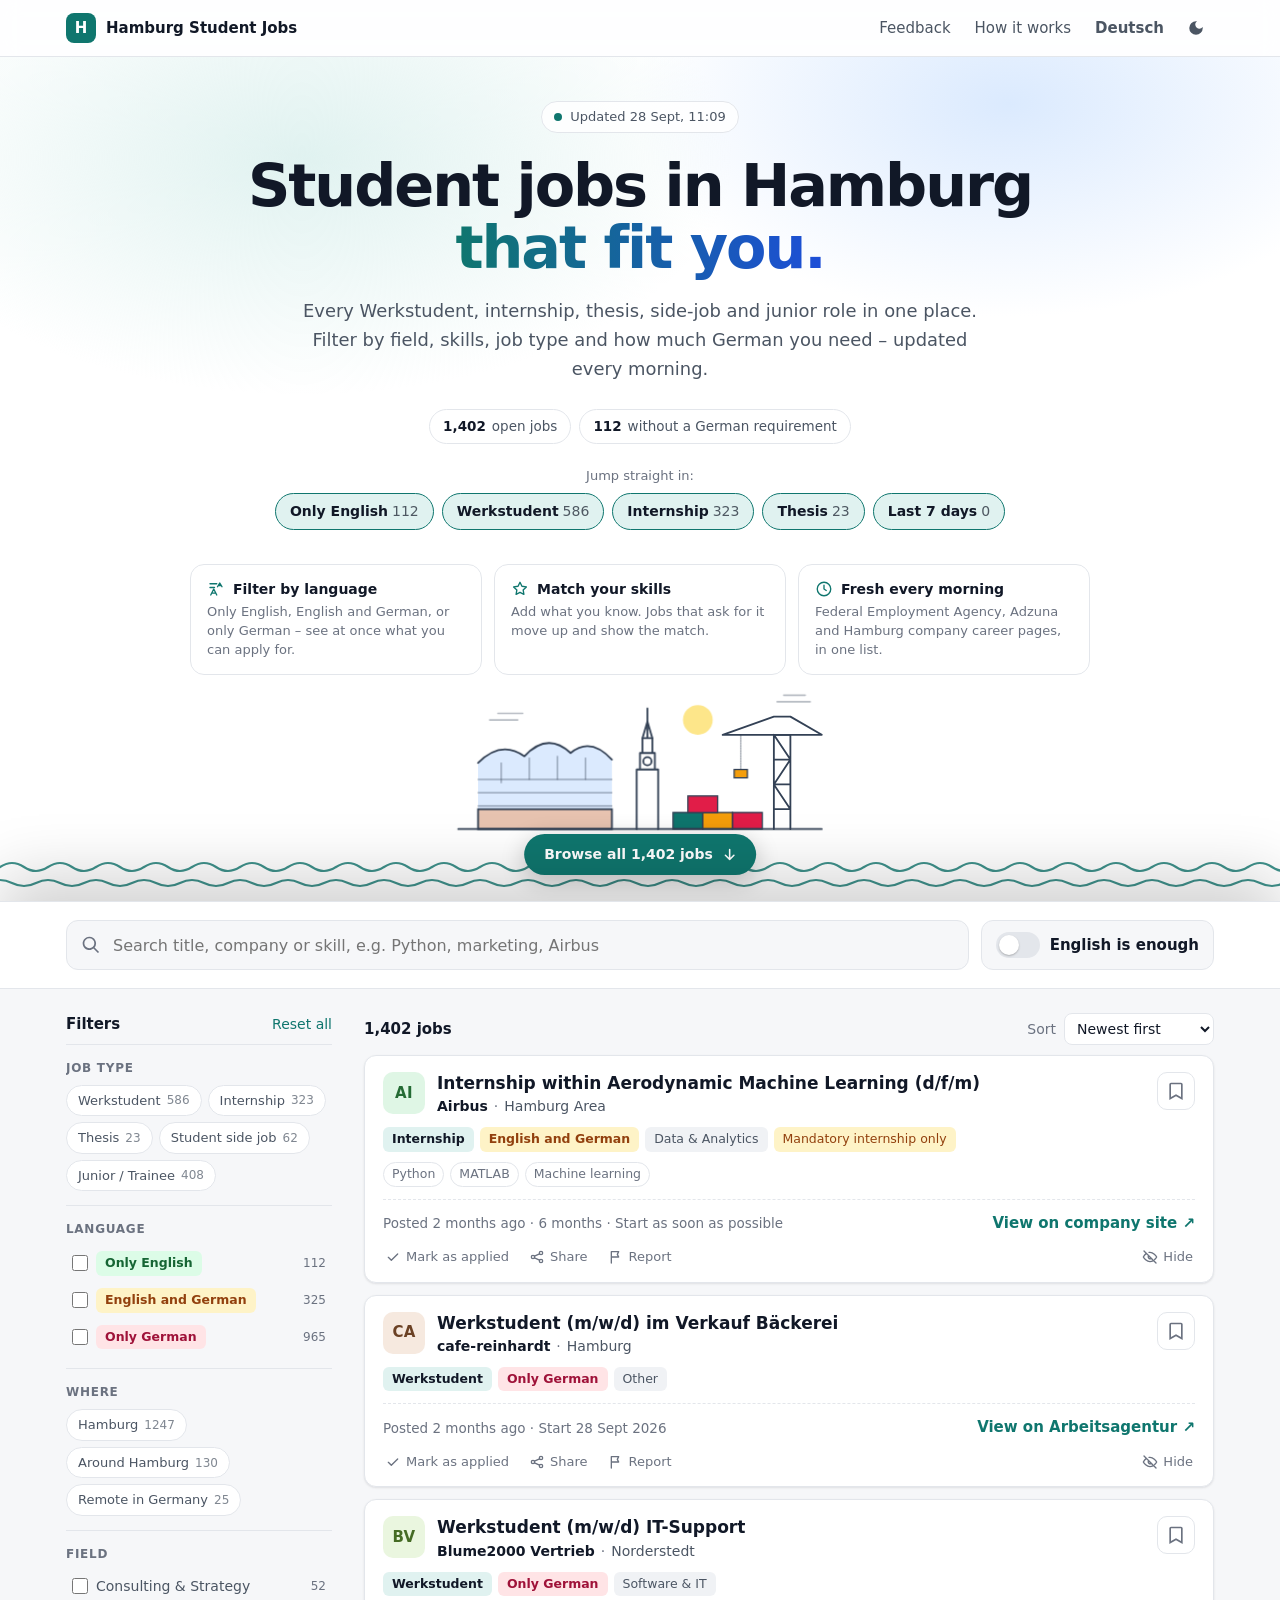
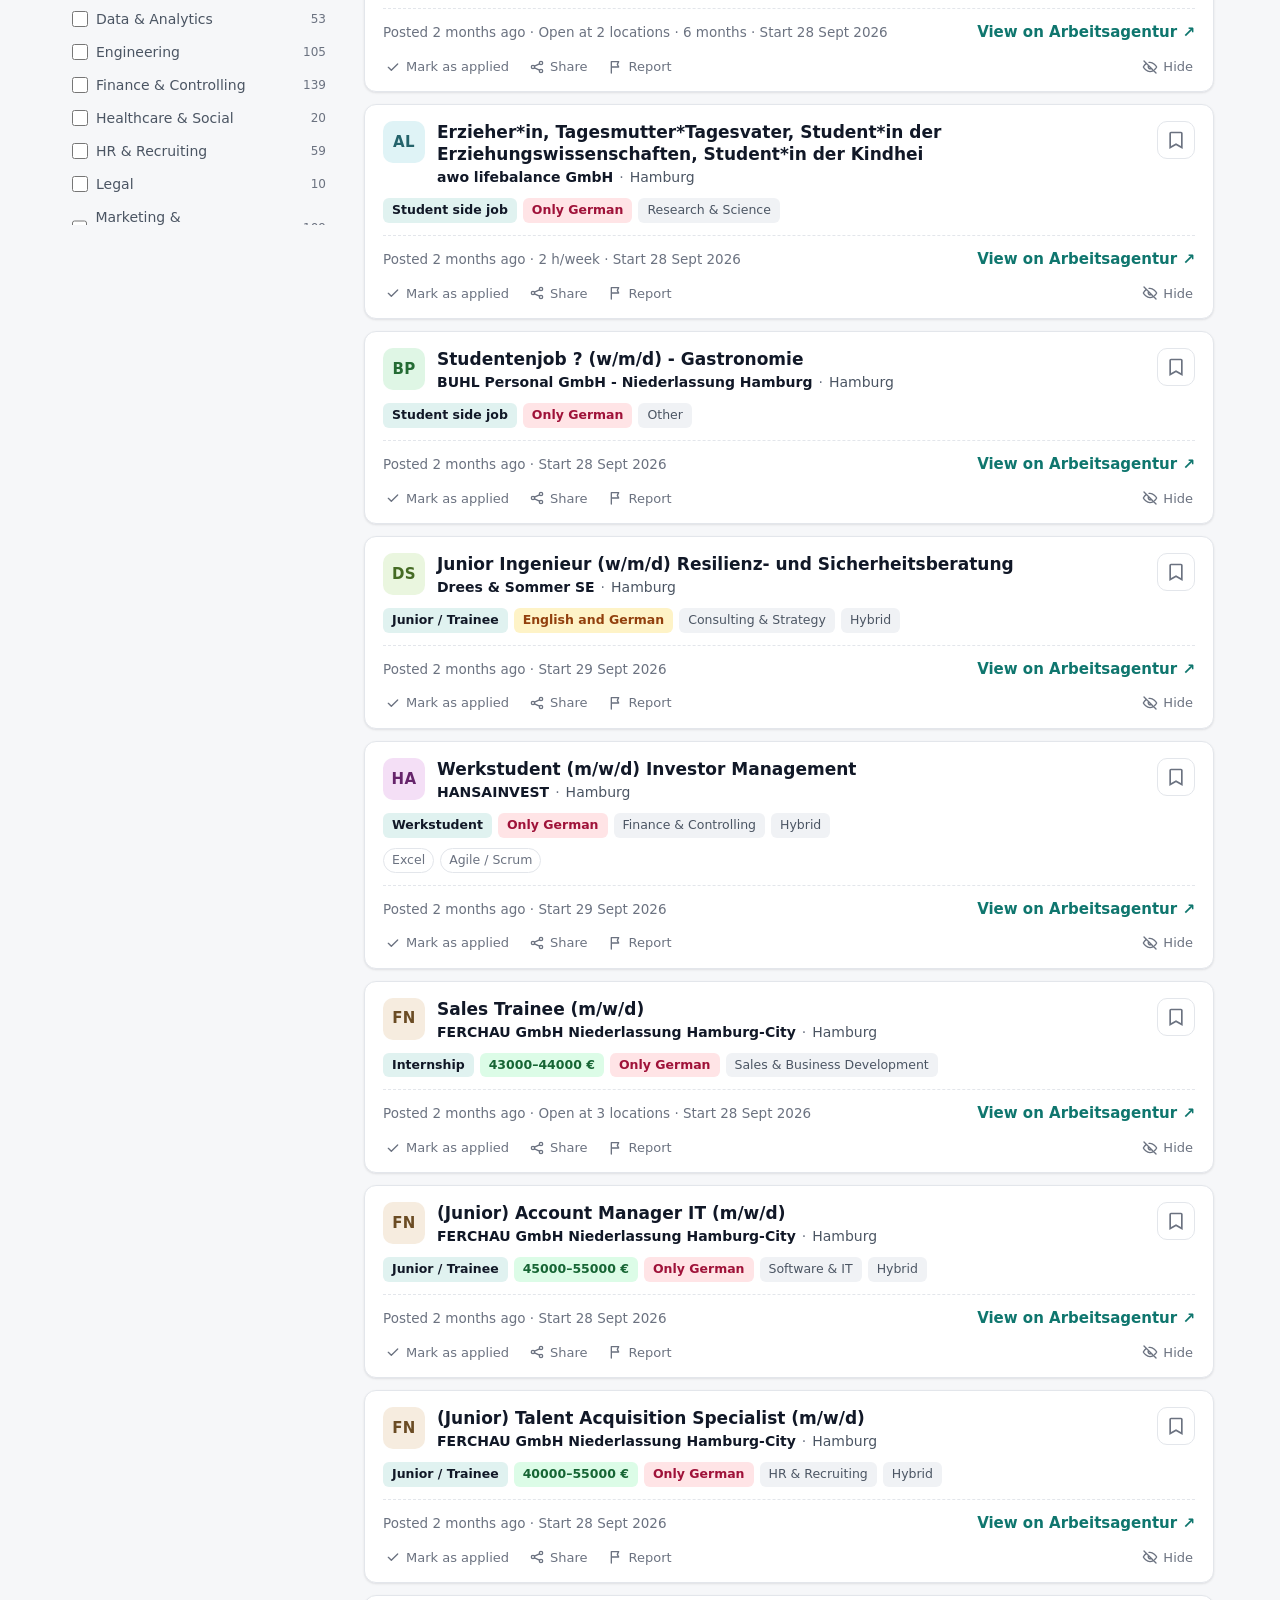
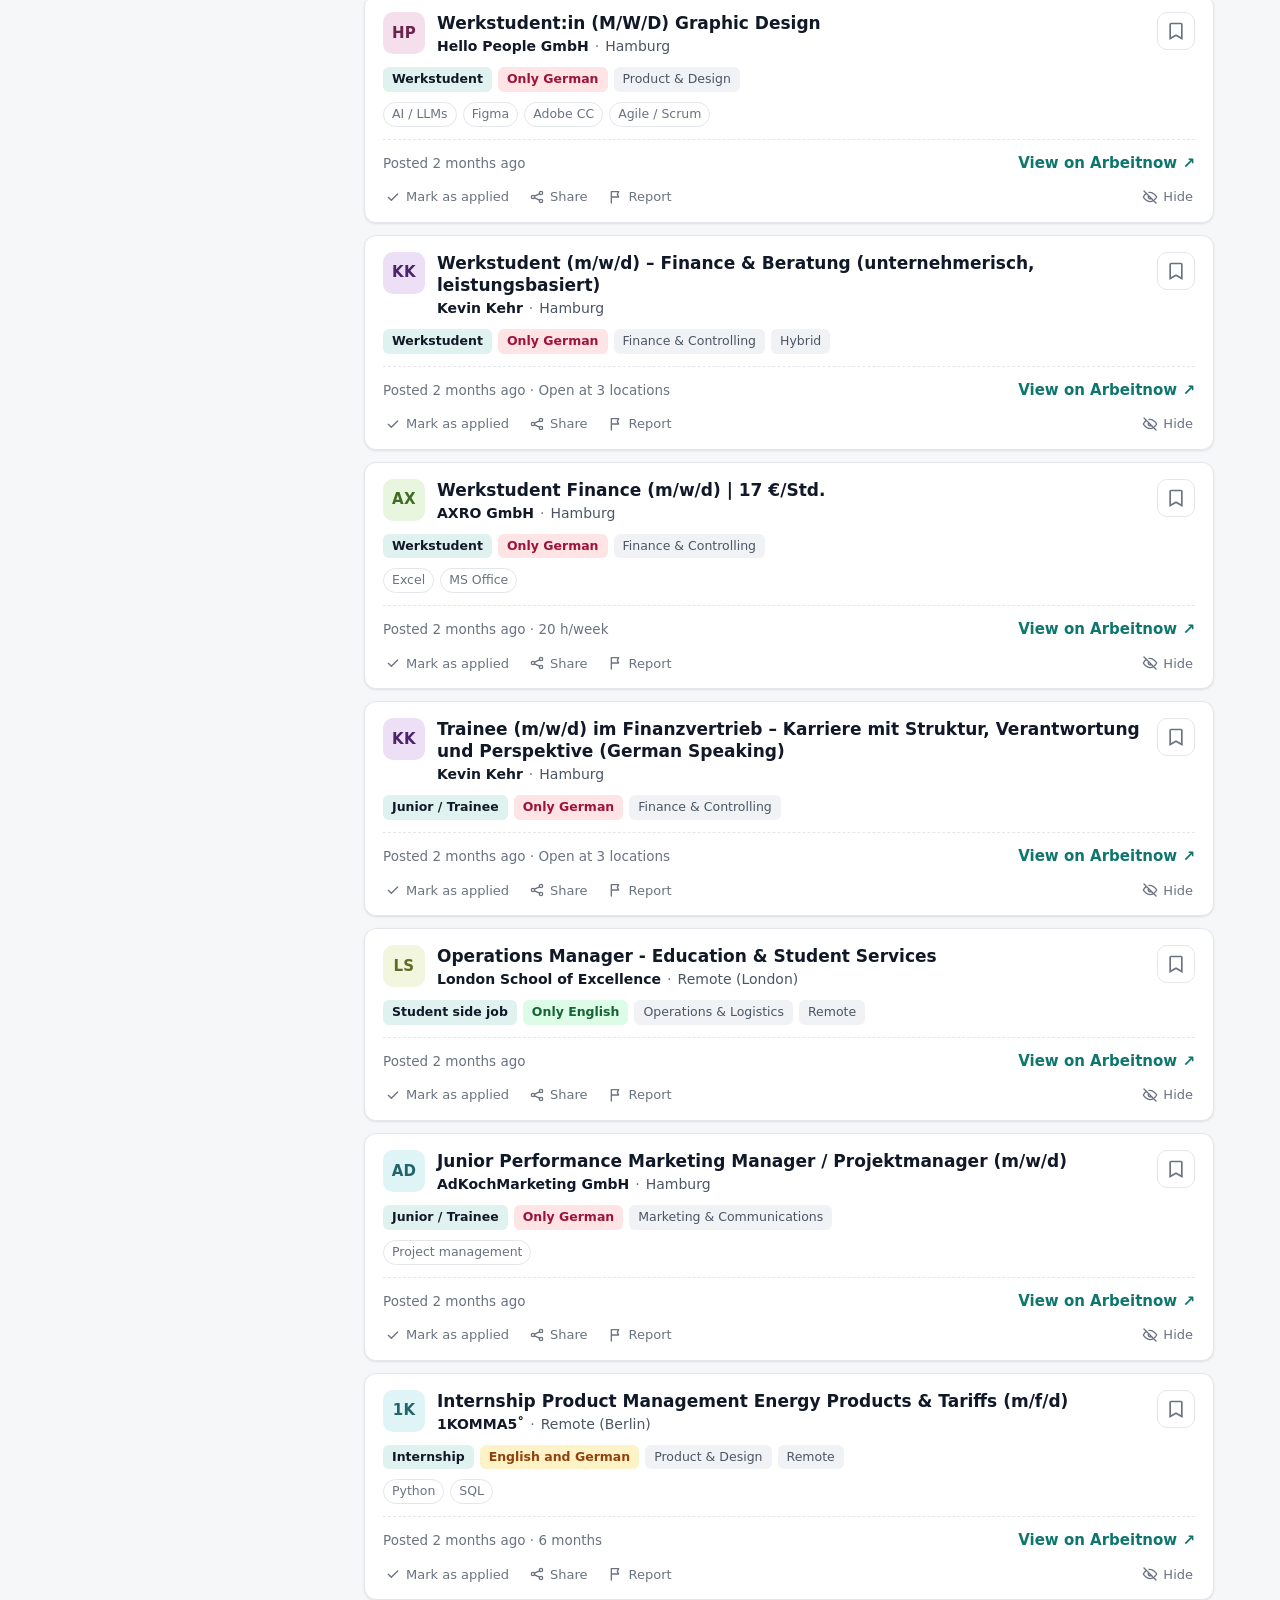
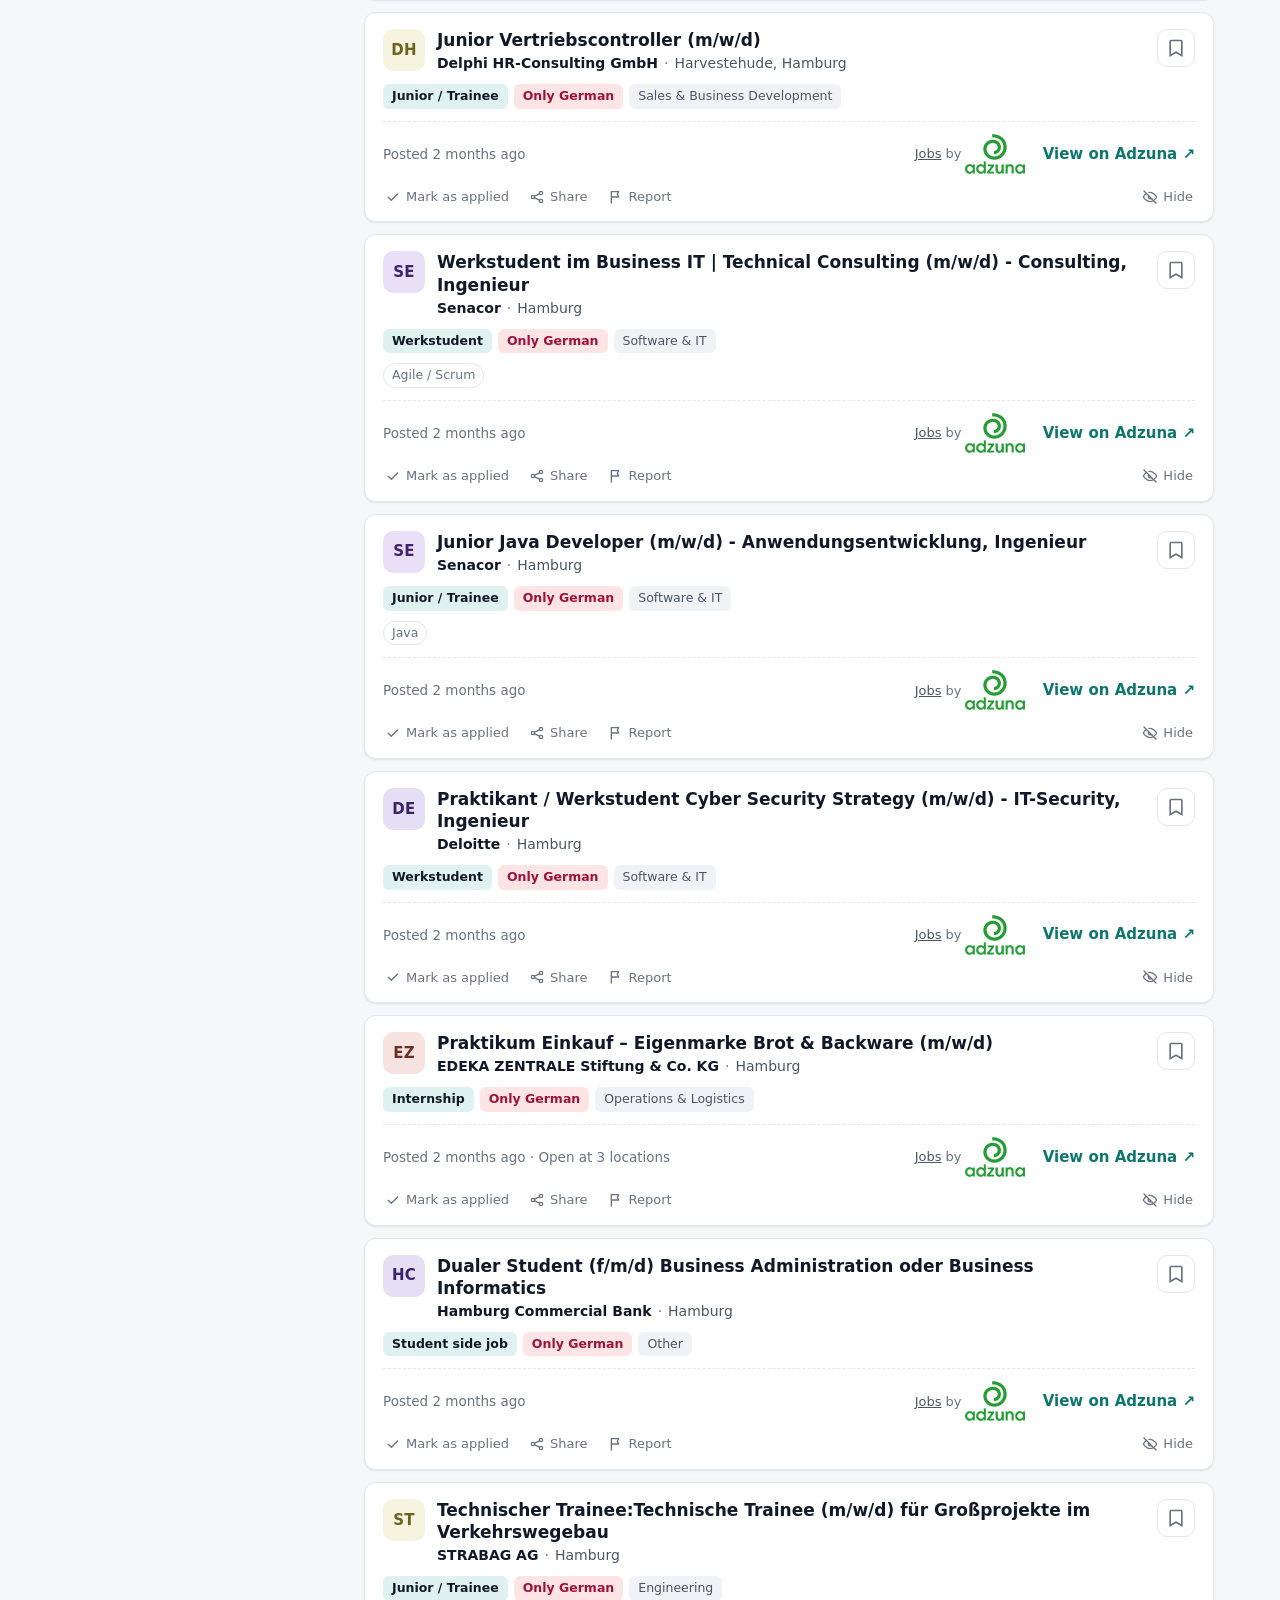
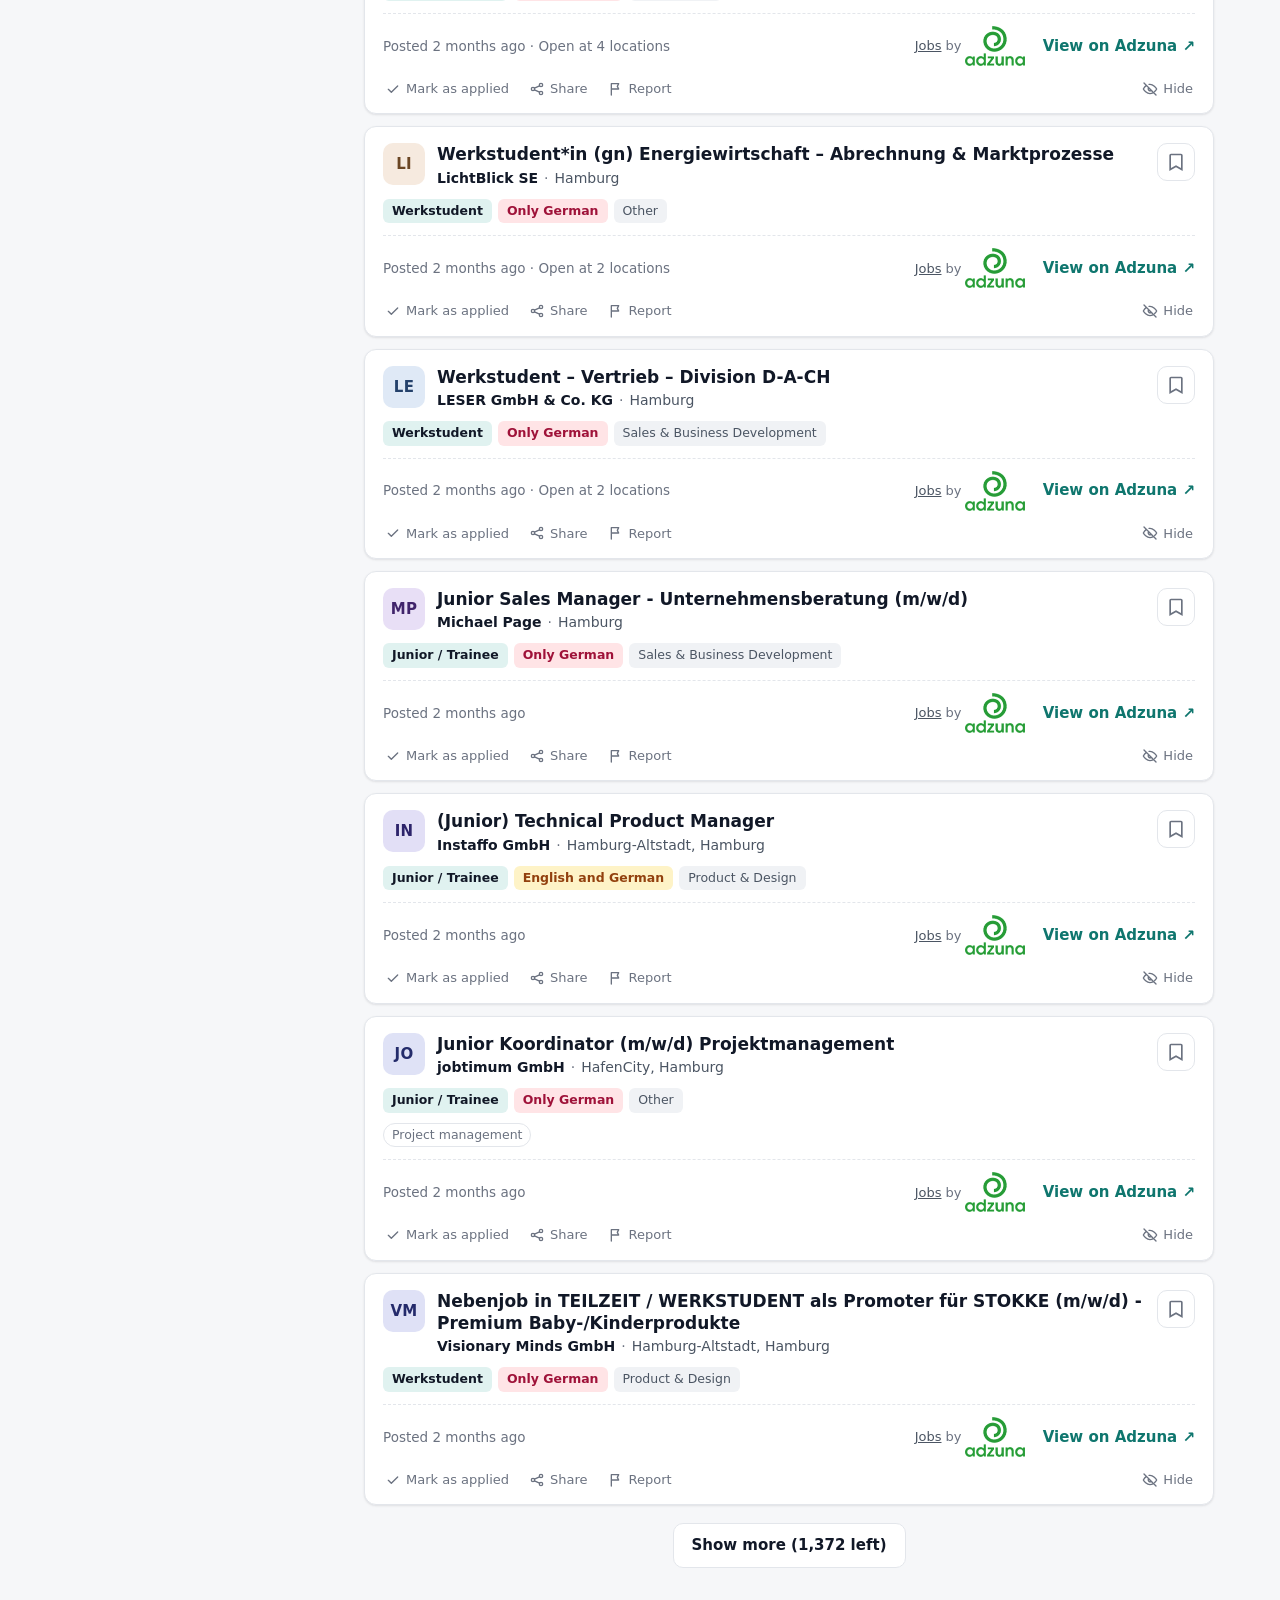
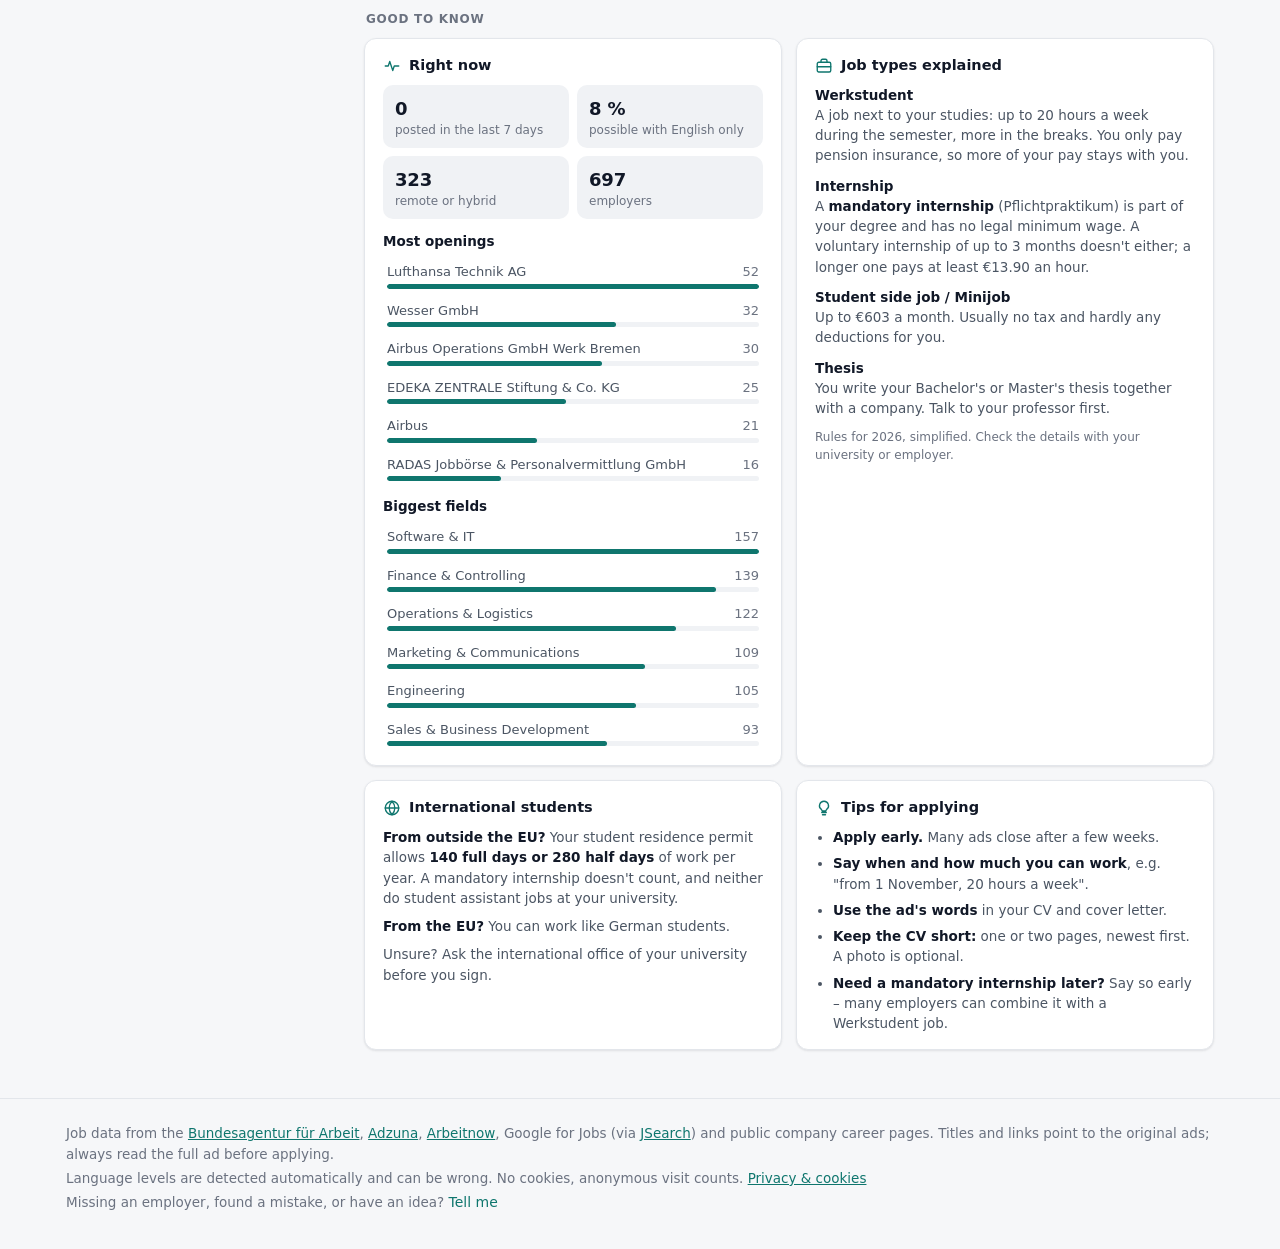
==== commit 78d629f3: "Site: feedback form, area/pay/company filters, applied/hide/share, new since last visit - Feedback b" ====
--- a/docs/index.html
+++ b/docs/index.html
@@ -31,11 +31,9 @@
         <span class="brand-name">Hamburg Student Jobs</span>
       </a>
       <nav class="top-actions">
+        <button class="ghost" id="feedbackBtn" type="button" hidden data-i18n-attr="aria-label:nav.feedback;title:nav.feedbackTitle"><span class="long" data-i18n="nav.feedback">Feedback</span><svg class="short" viewBox="0 0 24 24" width="20" height="20" aria-hidden="true"><path d="M4 5h16v11H9l-5 4z" fill="none" stroke="currentColor" stroke-width="2" stroke-linejoin="round"/></svg></button>
         <button class="ghost" id="aboutBtn" type="button" data-i18n-attr="aria-label:nav.how;title:nav.how"><span class="long" data-i18n="nav.how">How it works</span><svg class="short" viewBox="0 0 24 24" width="20" height="20" aria-hidden="true"><circle cx="12" cy="12" r="9" fill="none" stroke="currentColor" stroke-width="2"/><path d="M12 11v6M12 7.5v.5" stroke="currentColor" stroke-width="2.2" stroke-linecap="round"/></svg></button>
         <button class="ghost lang-btn" id="langBtn" type="button" data-i18n-attr="aria-label:nav.langLabel;title:nav.langLabel"><span class="long" data-i18n="nav.lang">Deutsch</span><span class="short" data-i18n="nav.langShort">DE</span></button>
-        <a class="ghost icon-only" href="https://github.com/vulevu228/HamburgStudentJobs" aria-label="Source code on GitHub" title="Source code on GitHub" data-i18n-attr="aria-label:nav.github;title:nav.github">
-          <svg viewBox="0 0 16 16" width="18" height="18" aria-hidden="true"><path fill="currentColor" d="M8 0C3.58 0 0 3.58 0 8c0 3.54 2.29 6.53 5.47 7.59.4.07.55-.17.55-.38 0-.19-.01-.82-.01-1.49-2.01.37-2.53-.49-2.69-.94-.09-.23-.48-.94-.82-1.13-.28-.15-.68-.52-.01-.53.63-.01 1.08.58 1.23.82.72 1.21 1.87.87 2.33.66.07-.52.28-.87.51-1.07-1.78-.2-3.64-.89-3.64-3.95 0-.87.31-1.59.82-2.15-.08-.2-.36-1.02.08-2.12 0 0 .67-.21 2.2.82.64-.18 1.32-.27 2-.27.68 0 1.36.09 2 .27 1.53-1.04 2.2-.82 2.2-.82.44 1.1.16 1.92.08 2.12.51.56.82 1.27.82 2.15 0 3.07-1.87 3.75-3.65 3.95.29.25.54.73.54 1.48 0 1.07-.01 1.93-.01 2.2 0 .21.15.46.55.38A8.013 8.013 0 0016 8c0-4.42-3.58-8-8-8z"/></svg>
-        </a>
         <button class="ghost icon-only" id="themeBtn" type="button" aria-label="Switch colour theme" title="Switch colour theme" data-i18n-attr="aria-label:nav.theme;title:nav.theme">
           <svg viewBox="0 0 24 24" width="18" height="18" aria-hidden="true"><path fill="currentColor" d="M12 3a9 9 0 1 0 9 9c0-.46-.04-.92-.1-1.36a5.39 5.39 0 0 1-4.4 2.26 5.4 5.4 0 0 1-3.14-9.8c-.44-.06-.9-.1-1.36-.1z"/></svg>
         </button>
@@ -125,6 +123,7 @@
 
       <fieldset><legend data-i18n="f.type">Job type</legend><div class="chips" id="f-level"></div></fieldset>
       <fieldset><legend data-i18n="f.speak">Language</legend><div class="options" id="f-speak"></div></fieldset>
+      <fieldset><legend data-i18n="f.area">Where</legend><div class="chips" id="f-area"></div></fieldset>
       <fieldset><legend data-i18n="f.field">Field</legend><div class="options scroll" id="f-field"></div></fieldset>
       <fieldset><legend data-i18n="f.mode">Work mode</legend><div class="chips" id="f-mode"></div></fieldset>
       <fieldset>
@@ -144,7 +143,10 @@
       <fieldset>
         <legend data-i18n="f.more">More</legend>
         <label class="check"><input type="checkbox" id="hideMandatory"> <span data-i18n="f.hideMandatory">Hide "mandatory internship only"</span></label>
+        <label class="check"><input type="checkbox" id="payOnly"> <span data-i18n="f.payOnly">Only jobs that state the pay</span> <span class="count" id="payCount"></span></label>
         <label class="check"><input type="checkbox" id="savedOnly"> <span data-i18n="f.savedOnly">Saved jobs only</span> <span class="count" id="savedCount"></span></label>
+        <label class="check"><input type="checkbox" id="appliedOnly"> <span data-i18n="f.appliedOnly">Jobs I applied to</span> <span class="count" id="appliedCount"></span></label>
+        <label class="check" id="hiddenRow" hidden><input type="checkbox" id="showHidden"> <span data-i18n="f.showHidden">Show hidden jobs</span> <span class="count" id="hiddenCount"></span></label>
       </fieldset>
     </aside>
 
@@ -186,6 +188,8 @@
     <div class="wrap">
       <p data-i18n-html="footer.sources"></p>
       <p data-i18n-html="footer.note"></p>
+      <p id="footerFeedback" hidden><span data-i18n="footer.feedback">Missing an employer, found a mistake, or have an idea?</span>
+        <button type="button" class="link" data-feedback="employer" data-i18n="footer.feedbackBtn">Tell me</button></p>
     </div>
   </footer>
   </div>
@@ -216,6 +220,35 @@
     <p class="hint" data-i18n-html="about.privacy"></p>
   </dialog>
 
+  <dialog id="feedback" aria-labelledby="fbTitle">
+    <form method="dialog" class="dialog-close"><button class="ghost icon-only" aria-label="Close" data-i18n-attr="aria-label:close">✕</button></form>
+    <h2 id="fbTitle" data-i18n="fb.title">Questions, ideas, criticism</h2>
+    <form id="fbForm" novalidate>
+      <p class="hint" data-i18n="fb.intro">Tell me what's missing, what's wrong or what you think. Your message goes privately to the person who runs this site and is never published.</p>
+      <p class="fb-about" id="fbAbout" hidden></p>
+      <fieldset class="fb-kinds">
+        <legend data-i18n="fb.kind">What is it about?</legend>
+        <div class="chips" id="fbKinds"></div>
+      </fieldset>
+      <label class="fb-field">
+        <span data-i18n="fb.message">Your message</span>
+        <textarea id="fbMessage" rows="6" maxlength="2000" required></textarea>
+        <span class="fb-count" id="fbCount" aria-live="polite"></span>
+      </label>
+      <label class="fb-field">
+        <span data-i18n="fb.email">Email – only if you want an answer (optional)</span>
+        <input id="fbEmail" type="email" maxlength="200" autocomplete="email">
+      </label>
+      <!-- left empty by people; bots fill in every field -->
+      <label class="fb-trap" aria-hidden="true">Website <input id="fbWebsite" tabindex="-1" autocomplete="off"></label>
+      <p class="hint" data-i18n-html="fb.privacy"></p>
+      <p class="fb-status" id="fbStatus" role="status"></p>
+      <div class="fb-actions">
+        <button type="submit" class="primary" id="fbSend" data-i18n="fb.send">Send</button>
+      </div>
+    </form>
+  </dialog>
+
   <template id="cardTpl">
     <li class="card">
       <div class="card-top">
@@ -237,8 +270,24 @@
         <span class="facts"></span>
         <a class="view" target="_blank" rel="noopener">View ad <span aria-hidden="true">↗</span></a>
       </div>
+      <div class="card-acts">
+        <button type="button" class="act applied" aria-pressed="false">
+          <svg viewBox="0 0 24 24" aria-hidden="true"><path d="M5 12.5l4.5 4.5L19 7.5"/></svg><span></span>
+        </button>
+        <button type="button" class="act share">
+          <svg viewBox="0 0 24 24" aria-hidden="true"><circle cx="6" cy="12" r="2.5"/><circle cx="18" cy="6" r="2.5"/><circle cx="18" cy="18" r="2.5"/><path d="M8.2 10.8l7.6-3.6M8.2 13.2l7.6 3.6"/></svg><span></span>
+        </button>
+        <button type="button" class="act report" hidden>
+          <svg viewBox="0 0 24 24" aria-hidden="true"><path d="M5 21V4M5 4h11l-2 4 2 4H5"/></svg><span></span>
+        </button>
+        <button type="button" class="act hide">
+          <svg viewBox="0 0 24 24" aria-hidden="true"><path d="M3 3l18 18M10.6 5.1A10 10 0 0 1 12 5c5 0 9 5 10 7a17 17 0 0 1-3 3.9M6.6 6.6A17 17 0 0 0 2 12c1 2 5 7 10 7a9.6 9.6 0 0 0 4.4-1.1M9.9 9.9a3 3 0 0 0 4.2 4.2"/></svg><span></span>
+        </button>
+      </div>
     </li>
   </template>
+
+  <div class="toast" id="toast" role="status" aria-live="polite" hidden></div>
 
   <!-- anonymous visit counts, no cookies: https://www.goatcounter.com (only the page path and event names are sent) -->
   <script data-goatcounter="https://hamburgstudentjobs.goatcounter.com/count"
--- a/docs/style.css
+++ b/docs/style.css
@@ -238,6 +238,8 @@
 .title a:hover { color: var(--accent); text-decoration: underline; }
 .meta { margin: 0; color: var(--ink-2); font-size: 14px; overflow-wrap: anywhere; }
 .meta .company { font-weight: 600; color: var(--ink); }
+button.company { background: none; border: 0; padding: 0; font: inherit; cursor: pointer; text-align: left; }
+button.company:hover { color: var(--accent); text-decoration: underline; }
 .dot { margin: 0 6px; color: var(--ink-3); }
 .save { flex: none; width: 38px; height: 38px; display: grid; place-items: center; border-radius: 10px; border: 1px solid var(--line);
   background: var(--surface); cursor: pointer; color: var(--ink-3); }
@@ -249,6 +251,7 @@
 .badge.level { background: var(--accent-soft); color: var(--ink); font-weight: 600; }
 .badge.new { background: var(--match-bg); color: var(--match); font-weight: 700; }
 .badge.warn { background: var(--mid-bg); color: var(--mid); }
+.badge.pay { background: var(--ok-bg); color: var(--ok); font-weight: 600; font-variant-numeric: tabular-nums; }
 .lang-pill { font-size: 12.5px; padding: 3px 9px; border-radius: 6px; font-weight: 600; white-space: nowrap; }
 .lang-pill.l0 { background: var(--ok-bg); color: var(--ok); }
 .lang-pill.l1 { background: var(--mid-bg); color: var(--mid); }
@@ -265,6 +268,22 @@
 .facts { flex: 1; color: var(--ink-3); font-size: 13.5px; }
 .view { font-weight: 600; text-decoration: none; white-space: nowrap; }
 .view:hover { text-decoration: underline; }
+/* personal tracking row */
+.card-acts { display: flex; flex-wrap: wrap; gap: 4px; margin: 8px -6px -6px; }
+.act { display: inline-flex; align-items: center; gap: 5px; background: none; border: 0; border-radius: 8px; padding: 5px 8px;
+  font: inherit; font-size: 13px; color: var(--ink-3); cursor: pointer; }
+.act:hover { background: var(--surface-2); color: var(--ink); }
+.act svg { width: 16px; height: 16px; fill: none; stroke: currentColor; stroke-width: 2; stroke-linecap: round; stroke-linejoin: round; }
+.act.applied[aria-pressed="true"] { color: var(--ok); background: var(--ok-bg); font-weight: 600; }
+.act.hide { margin-left: auto; }
+.act[hidden] { display: none; }
+.card.is-applied { border-left: 3px solid var(--ok); }
+.card.is-hidden { opacity: .6; }
+.toast { position: fixed; left: 50%; bottom: 20px; transform: translateX(-50%); z-index: 60; display: flex; align-items: center; gap: 14px;
+  background: var(--ink); color: var(--surface); padding: 10px 16px; border-radius: 10px; font-size: 14px; box-shadow: 0 6px 24px rgb(0 0 0 / .25);
+  max-width: calc(100vw - 32px); }
+.toast[hidden] { display: none; }
+.toast button { background: none; border: 0; color: inherit; font: inherit; font-weight: 700; text-decoration: underline; cursor: pointer; padding: 0; }
 .more { display: flex; justify-content: center; margin-top: 18px; }
 .secondary { border: 1px solid var(--line); background: var(--surface); border-radius: 10px; padding: 10px 18px; cursor: pointer; font-weight: 600; }
 .secondary:hover { border-color: var(--accent); color: var(--accent); }
@@ -281,6 +300,24 @@
 .dialog-close { float: right; margin: -8px -8px 0 0; }
 .steps { padding-left: 20px; color: var(--ink-2); }
 .steps li { margin-bottom: 8px; }
+/* feedback form */
+#fbForm fieldset { border: 0; padding: 0; margin: 0 0 14px; }
+#fbForm legend, .fb-field > span { display: block; font-weight: 600; font-size: 14px; margin-bottom: 6px; }
+.fb-field { display: block; margin-bottom: 14px; position: relative; }
+.fb-field textarea, .fb-field input { width: 100%; box-sizing: border-box; border: 1px solid var(--line); border-radius: 10px;
+  padding: 10px 12px; background: var(--bg); color: var(--ink); font: inherit; }
+.fb-field textarea { resize: vertical; min-height: 120px; }
+.fb-field textarea:focus, .fb-field input:focus { outline: 2px solid var(--focus); outline-offset: 1px; border-color: transparent; }
+.fb-count { display: block; text-align: right; font-size: 12px; color: var(--ink-3); margin-top: 4px; font-variant-numeric: tabular-nums; }
+.fb-about { background: var(--surface-2); border-radius: 8px; padding: 8px 12px; font-size: 14px; color: var(--ink-2); }
+.fb-trap { position: absolute; left: -9999px; width: 1px; height: 1px; overflow: hidden; }
+.fb-status { min-height: 1.4em; font-size: 14px; margin: 6px 0; color: var(--ink-2); }
+.fb-status.ok { color: var(--ok); font-weight: 600; }
+.fb-status.bad { color: var(--no); }
+.fb-actions { display: flex; justify-content: flex-end; }
+.primary { background: var(--accent); color: var(--accent-ink); border: 0; border-radius: 10px; padding: 10px 22px; font-weight: 700; cursor: pointer; }
+.primary:disabled { opacity: .6; cursor: default; }
+#feedbackBtn .short { display: none; }
 .legend { list-style: none; padding: 0; display: grid; gap: 8px; color: var(--ink-2); font-size: 14px; }
 .legend .lang-pill { display: inline-block; min-width: 110px; text-align: center; margin-right: 8px; }
 
@@ -304,7 +341,6 @@
 @media (prefers-reduced-motion: reduce) { * { transition: none !important; } }
 @media (max-width: 440px) {
   .brand-name, .ghost { white-space: nowrap; }
-  .top-actions a.icon-only { display: none; } /* GitHub link stays in the footer */
   .brand { gap: 8px; }
 }
 
@@ -363,9 +399,9 @@
 .lang-btn .short { display: none; }
 #aboutBtn .short { display: none; }
 @media (max-width: 520px) {
-  .lang-btn .long, #aboutBtn .long { display: none; }
+  .lang-btn .long, #aboutBtn .long, #feedbackBtn .long { display: none; }
   .lang-btn .short { display: inline; }
-  #aboutBtn .short { display: block; }
+  #aboutBtn .short, #feedbackBtn .short { display: block; }
   .back-link { display: none; } /* the logo and the footer link lead home */
   #aboutBtn { display: inline-grid; place-items: center; width: 36px; height: 36px; padding: 0; }
   .card-foot { flex-wrap: wrap; row-gap: 6px; }
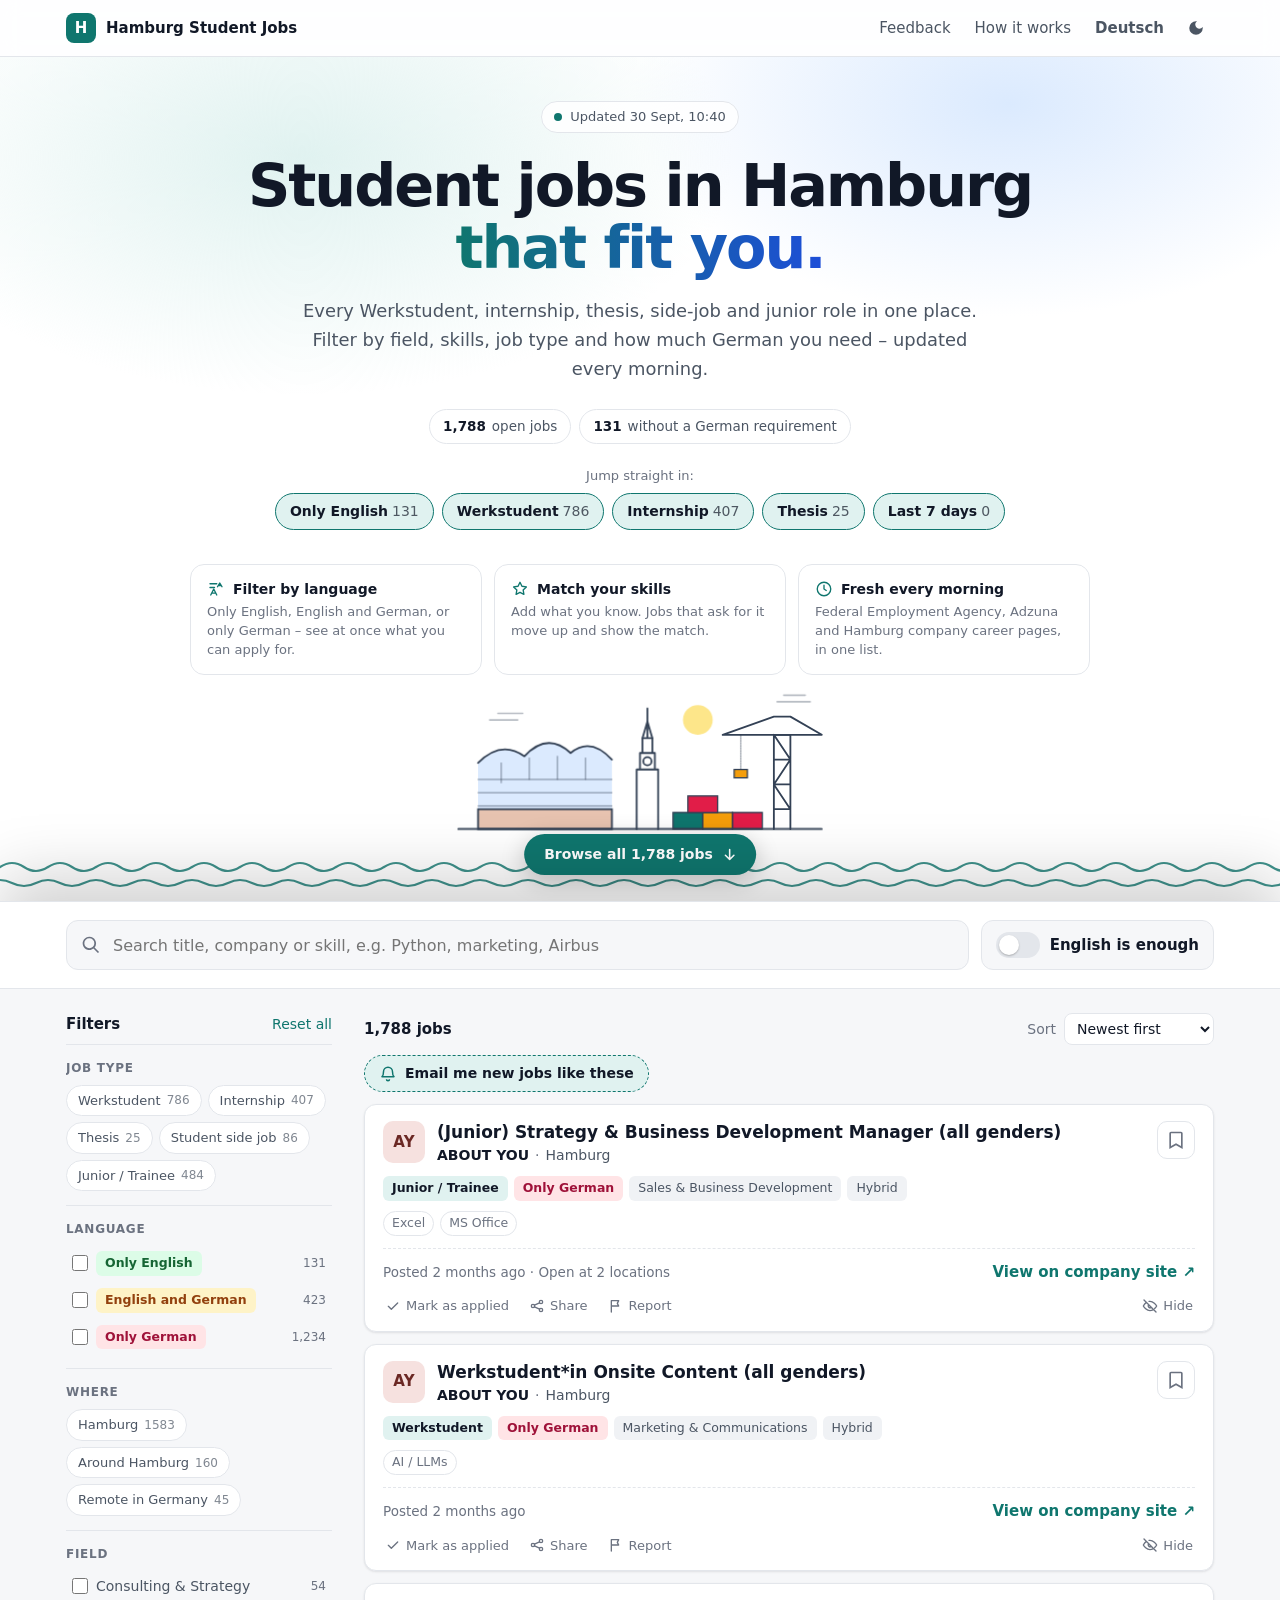
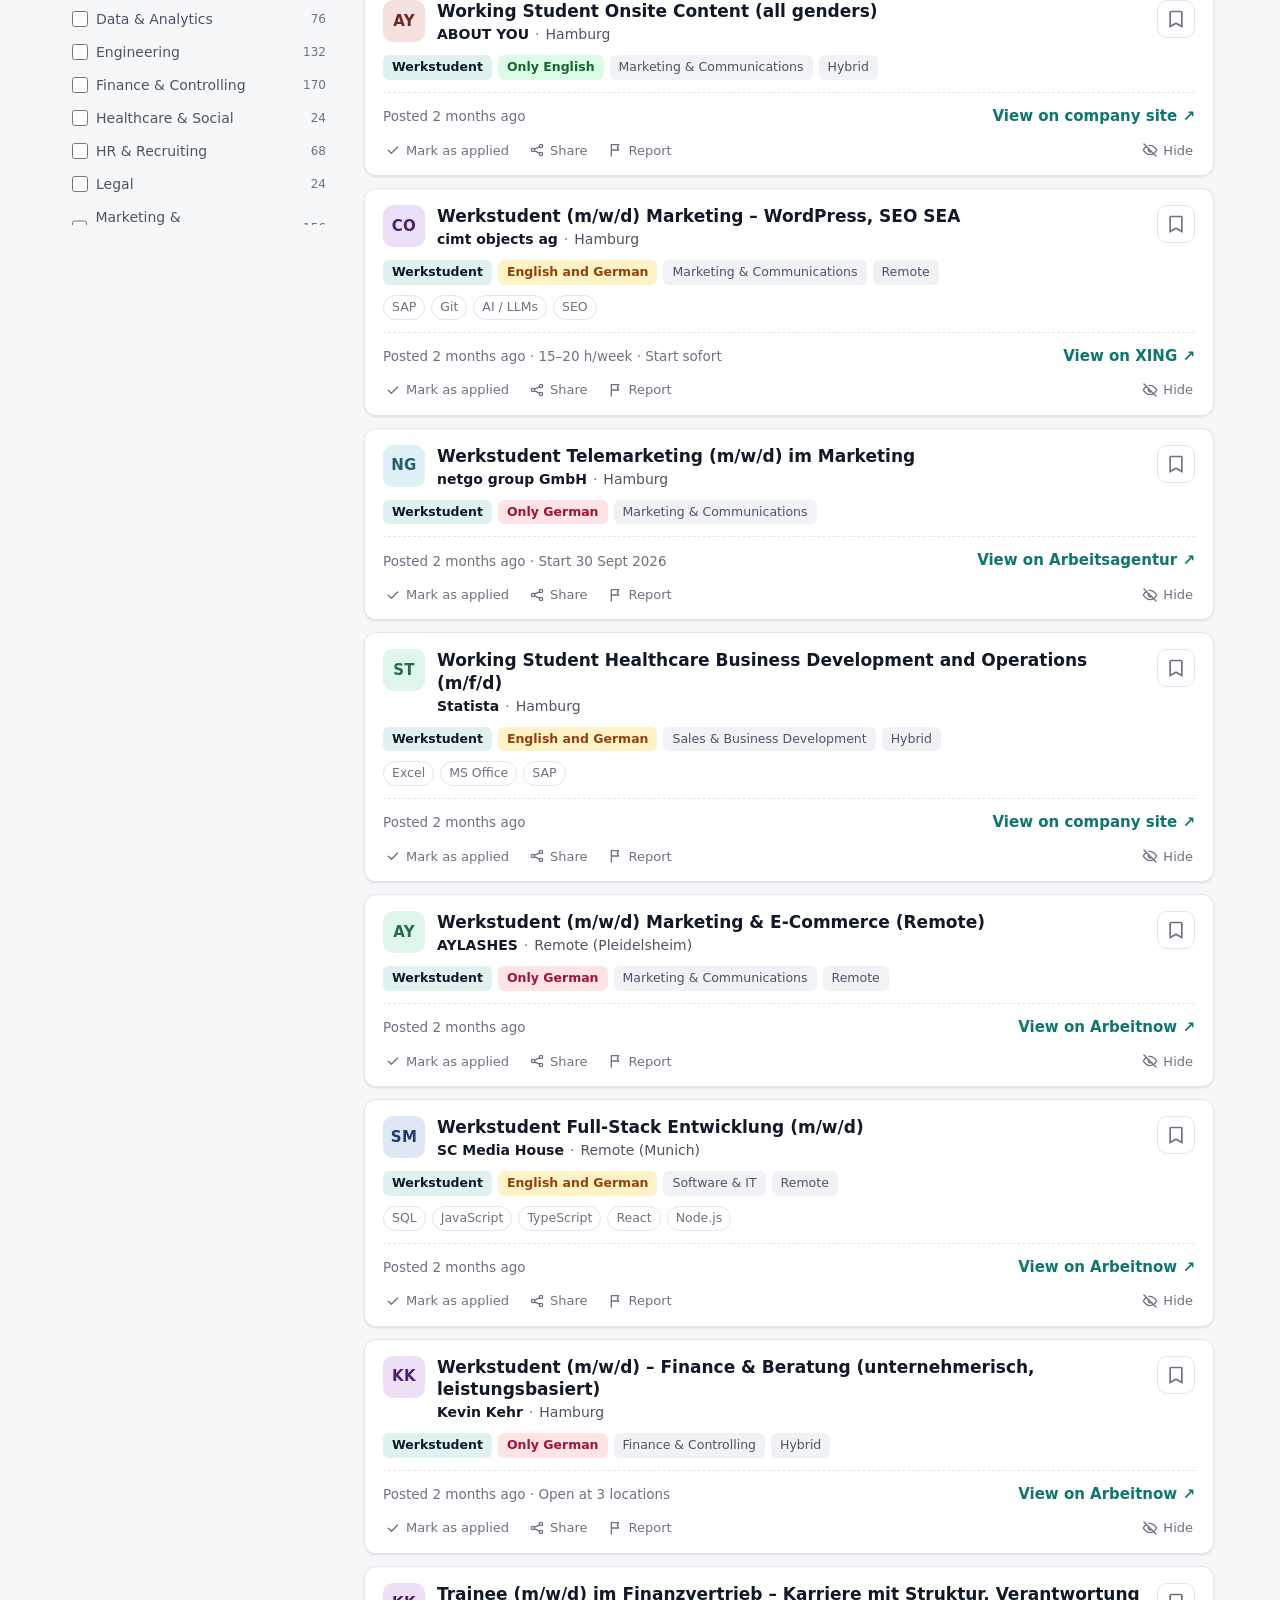
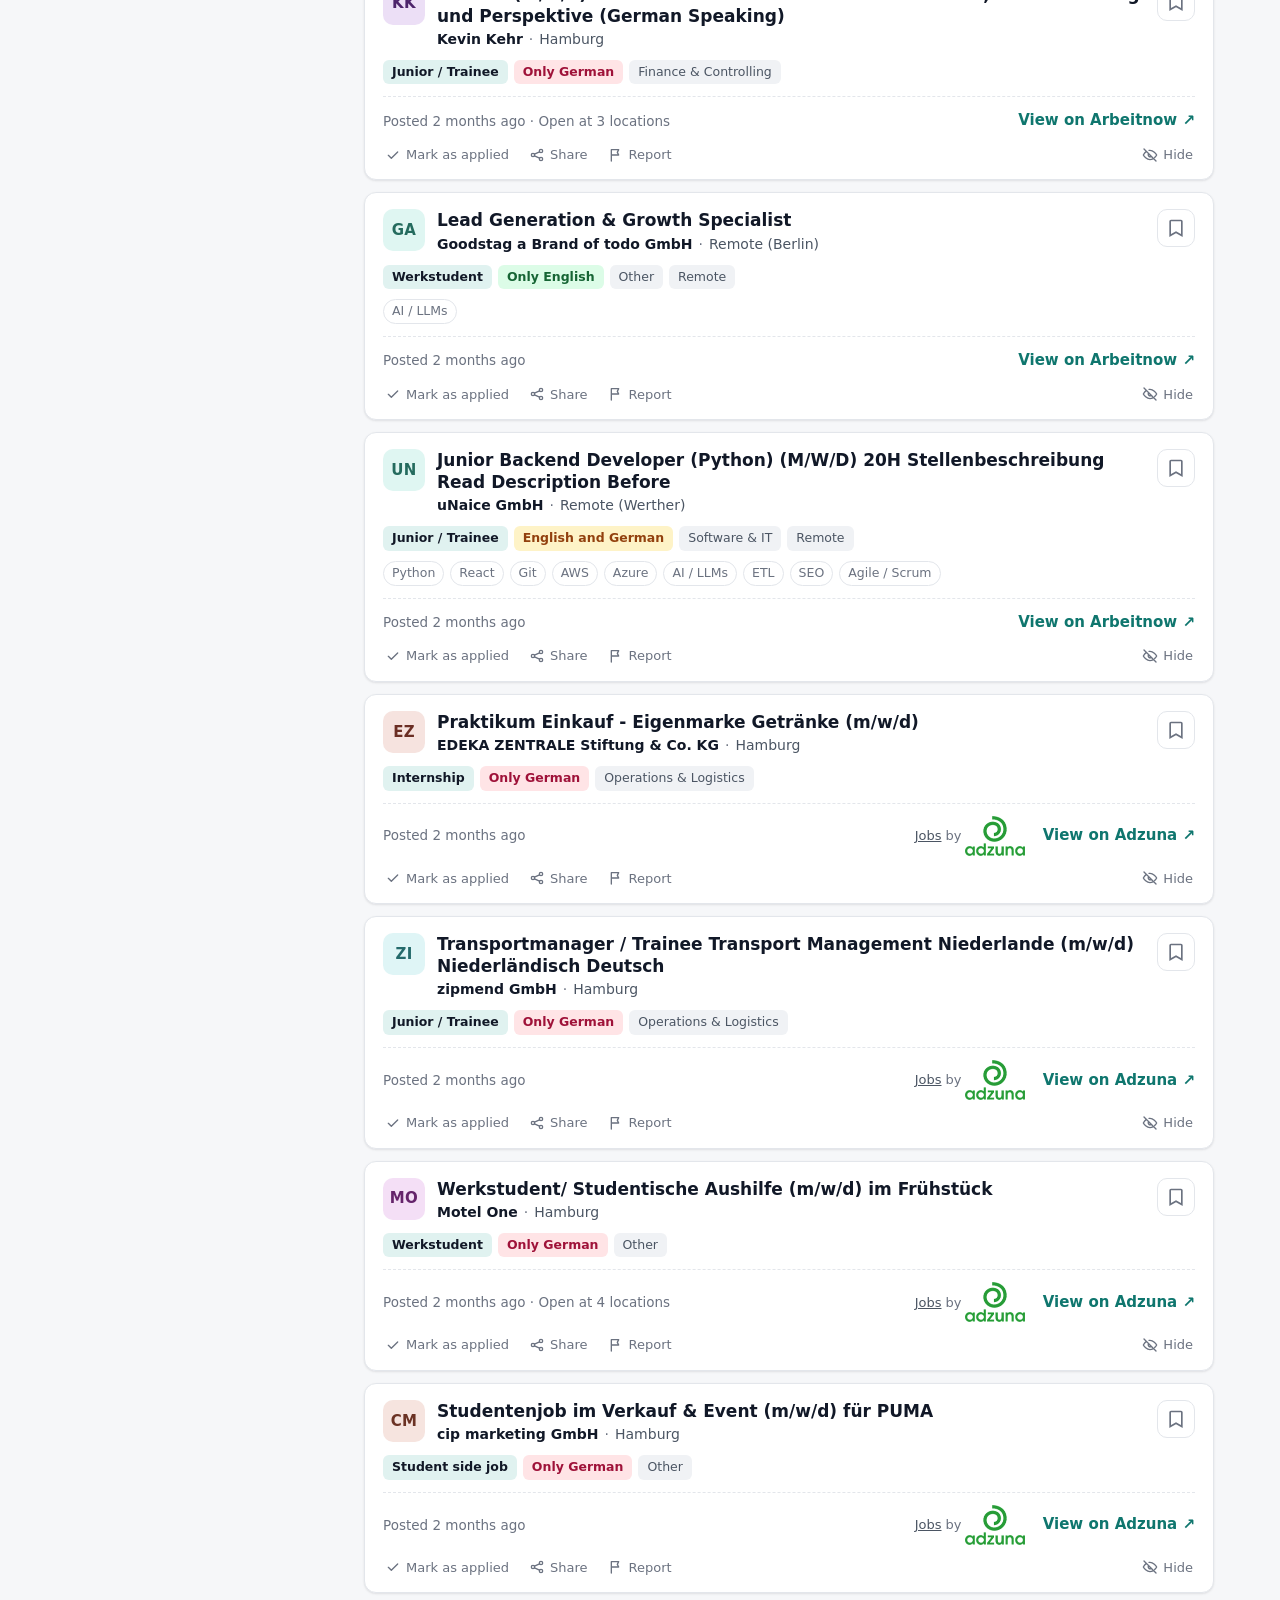
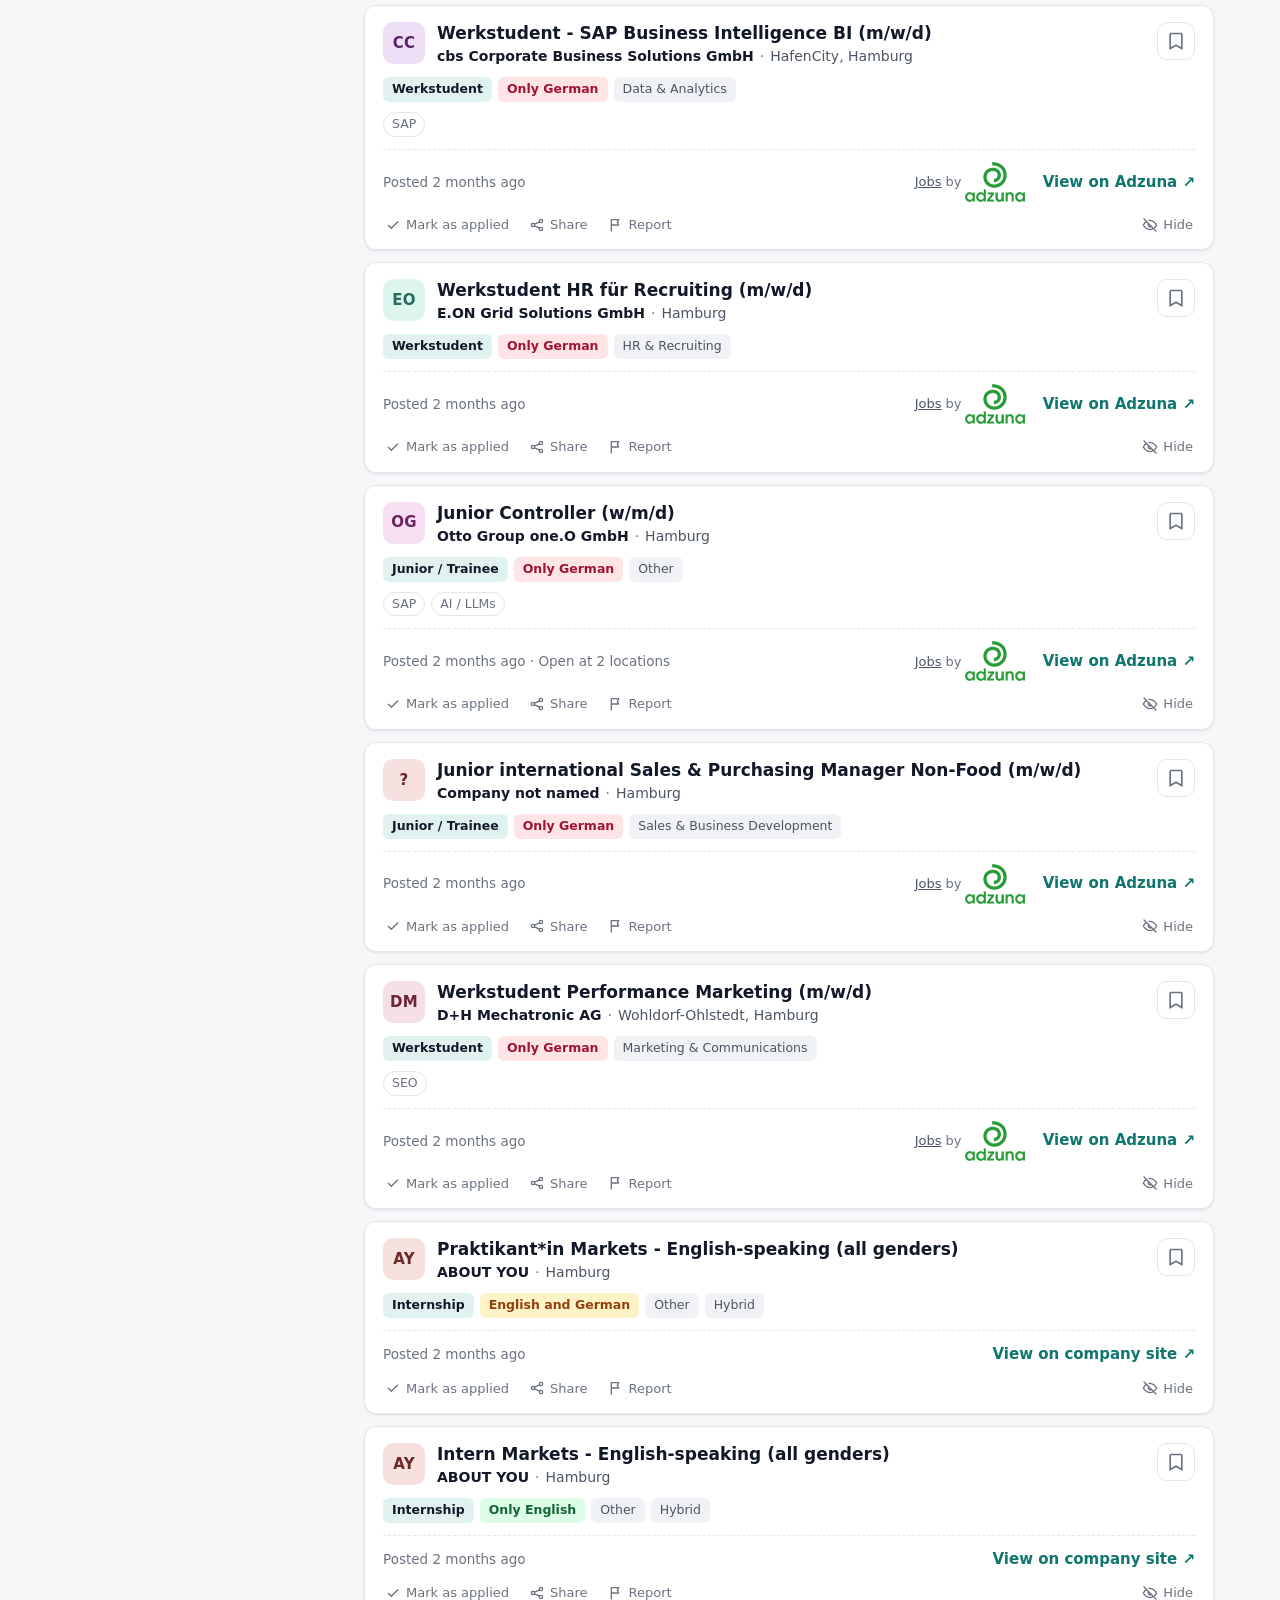
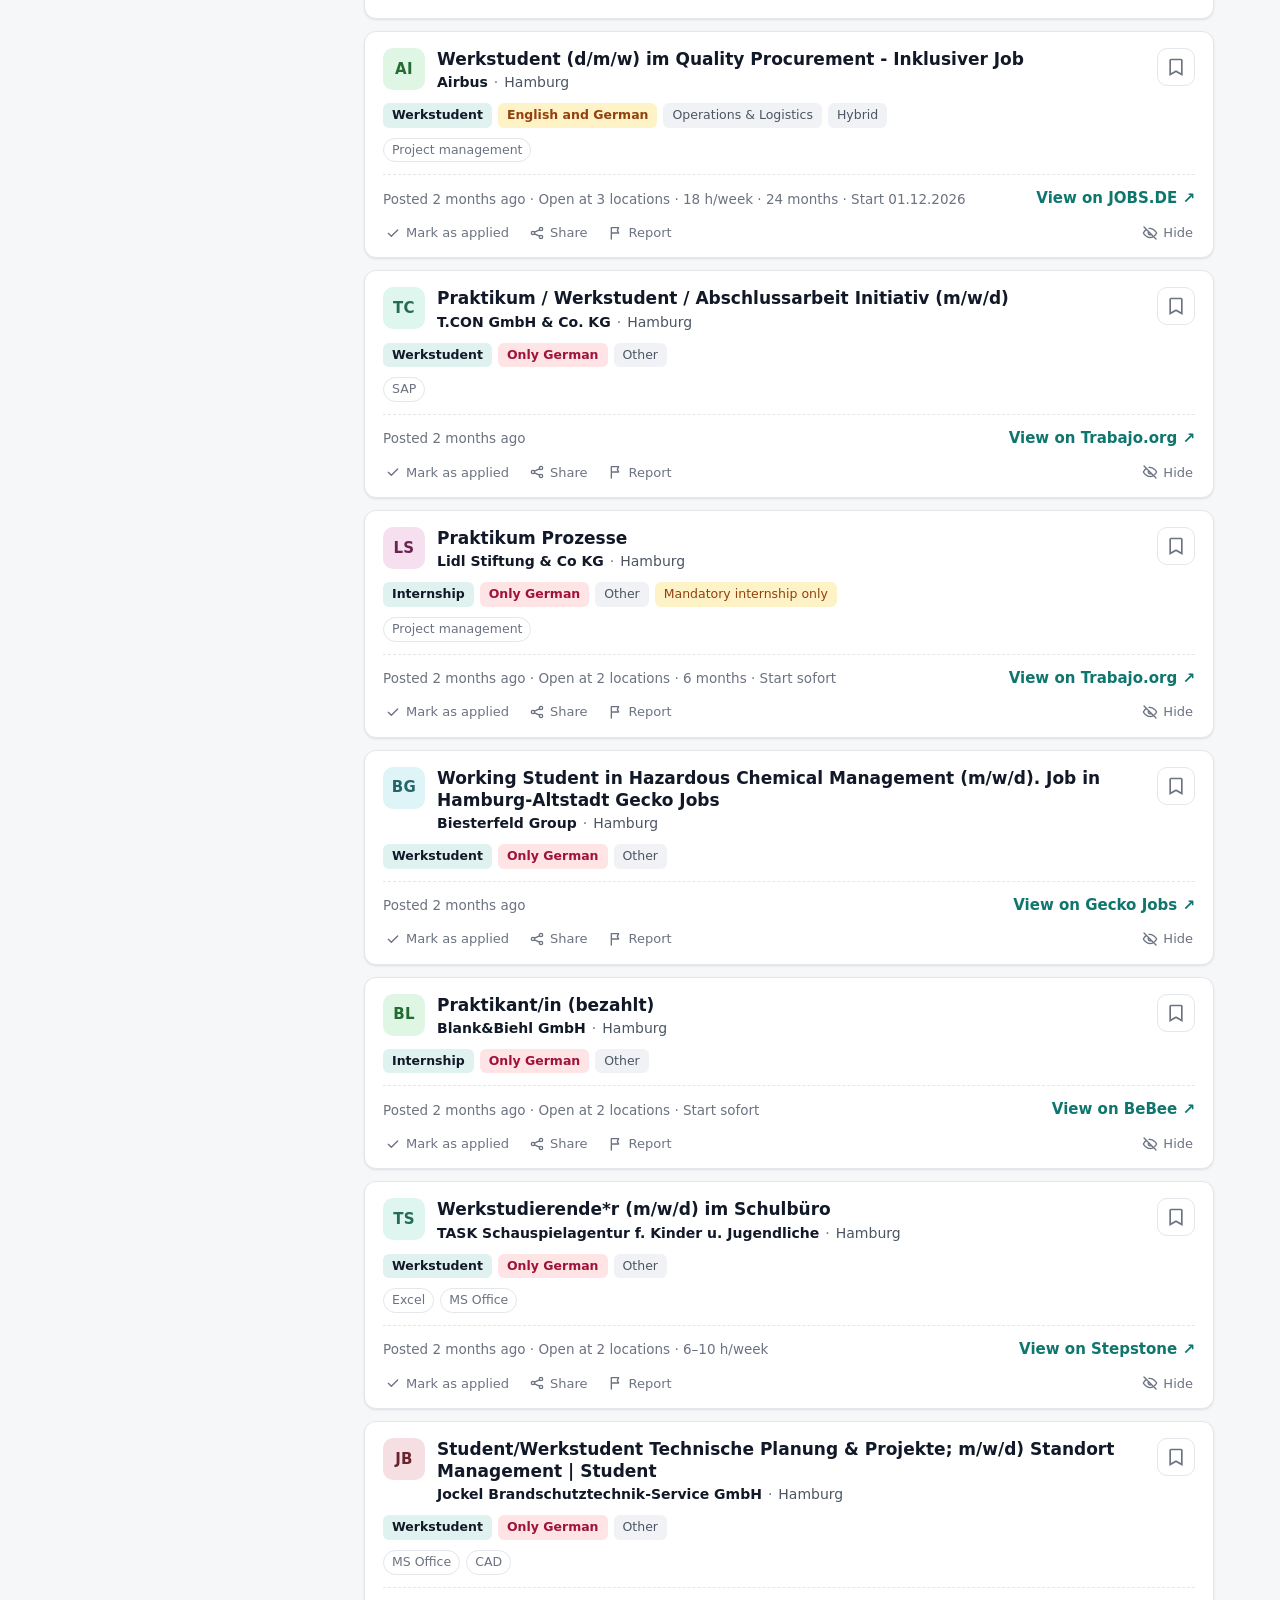
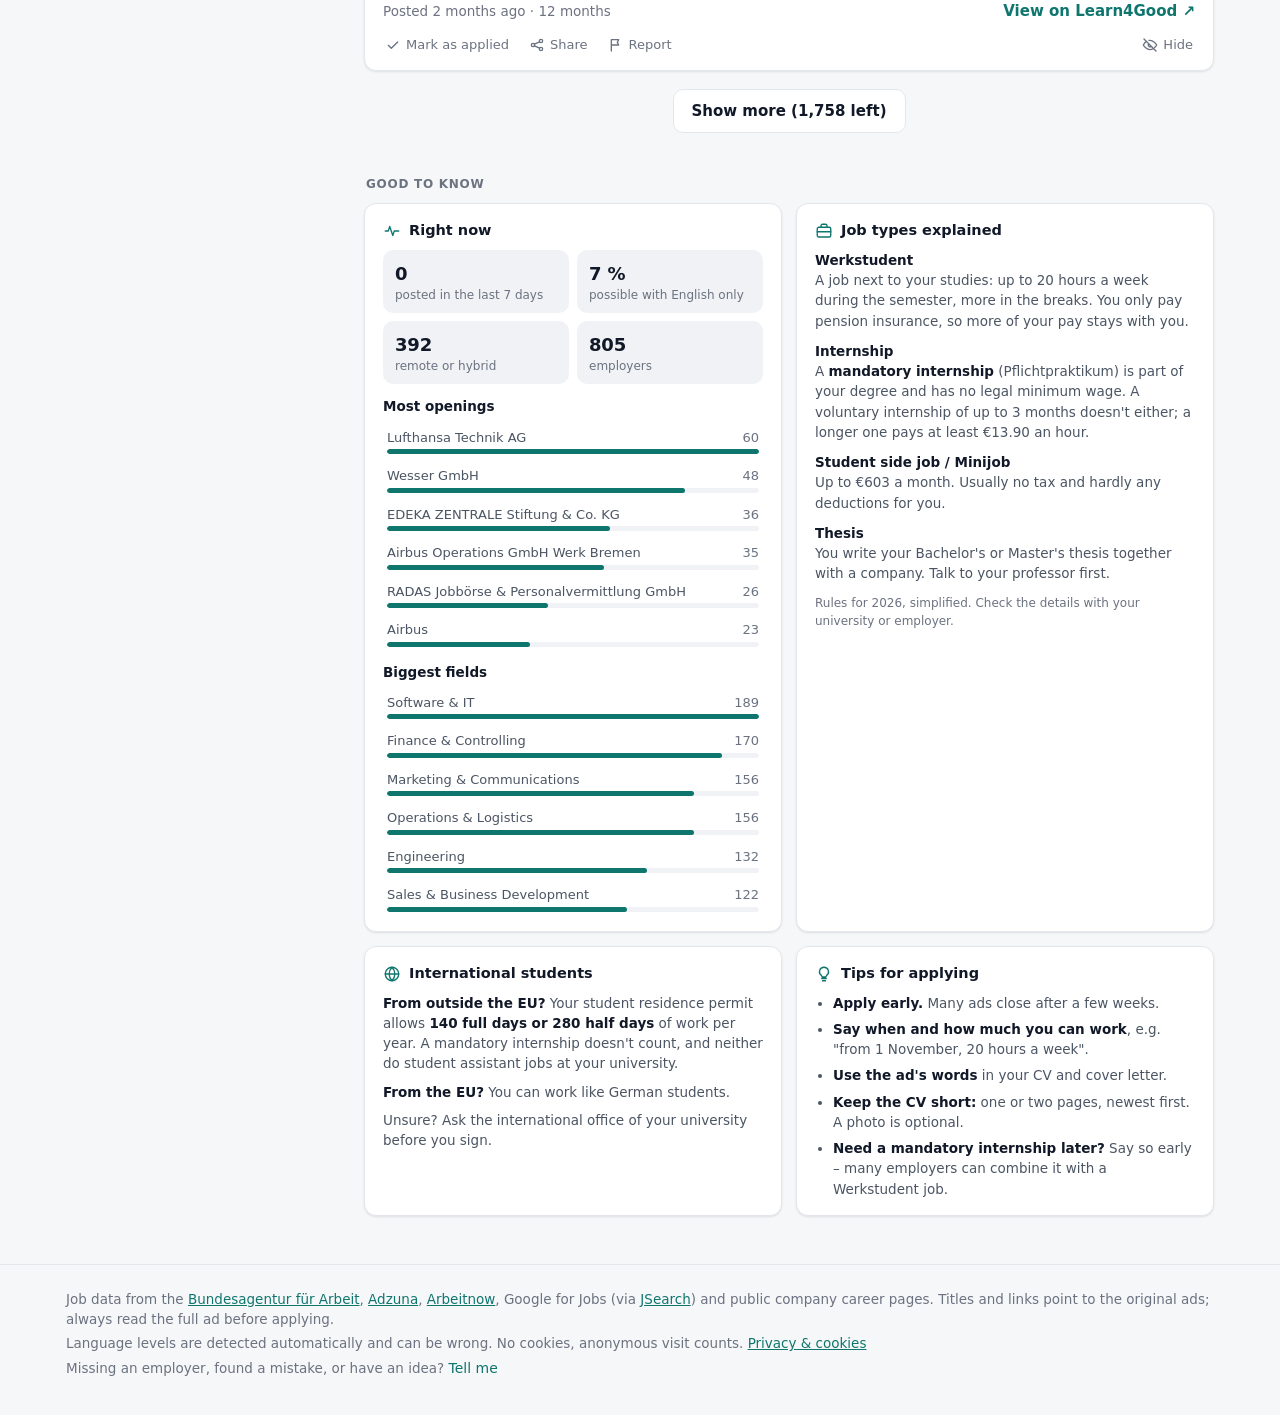
==== commit d0846158: "Daily job alerts by email (double opt-in) "Email me new jobs like these" saves the board's current f" ====
--- a/docs/index.html
+++ b/docs/index.html
@@ -164,6 +164,12 @@
         </label>
       </div>
       <div class="active-filters" id="activeFilters"></div>
+      <div class="alert-bar" id="alertBar" hidden>
+        <button type="button" class="alert-btn" id="alertBtn">
+          <svg viewBox="0 0 24 24" width="18" height="18" aria-hidden="true"><path d="M6 9a6 6 0 0 1 12 0c0 5 2 6.5 2 6.5H4S6 14 6 9zM10 19a2 2 0 0 0 4 0" fill="none" stroke="currentColor" stroke-width="2" stroke-linejoin="round"/></svg>
+          <span data-i18n="alert.button">Email me new jobs like these</span>
+        </button>
+      </div>
       <ol class="cards" id="cards"></ol>
       <div class="more"><button id="moreBtn" type="button" class="secondary" hidden>Show more</button></div>
       <div class="empty" id="empty" hidden>
@@ -249,6 +255,32 @@
     </form>
   </dialog>
 
+  <dialog id="alertDlg" aria-labelledby="alertTitle">
+    <form method="dialog" class="dialog-close"><button class="ghost icon-only" aria-label="Close" data-i18n-attr="aria-label:close">✕</button></form>
+    <h2 id="alertTitle" data-i18n="alert.title">New jobs by email</h2>
+    <form id="alertForm" novalidate>
+      <p class="hint" data-i18n="alert.intro">Every morning, one email with the jobs that are new on the site and match your filters. No email on days without a match.</p>
+      <p class="fb-about"><b data-i18n="alert.filters">Your filters:</b> <span id="alertSummary"></span></p>
+      <label class="fb-field">
+        <span data-i18n="alert.email">Your email address</span>
+        <input id="alertEmail" type="email" maxlength="200" autocomplete="email" required>
+      </label>
+      <label class="fb-trap" aria-hidden="true">Website <input id="alertWebsite" tabindex="-1" autocomplete="off"></label>
+      <p class="hint" data-i18n-html="alert.privacy"></p>
+      <p class="fb-status" id="alertStatus" role="status"></p>
+      <div class="fb-actions">
+        <button type="submit" class="primary" id="alertSend" data-i18n="alert.send">Send confirmation email</button>
+      </div>
+    </form>
+    <div id="alertAction" hidden>
+      <p id="alertActionText"></p>
+      <p class="fb-status" id="alertActionStatus" role="status"></p>
+      <div class="fb-actions">
+        <button type="button" class="primary" id="alertActionBtn"></button>
+      </div>
+    </div>
+  </dialog>
+
   <template id="cardTpl">
     <li class="card">
       <div class="card-top">
--- a/docs/style.css
+++ b/docs/style.css
@@ -315,6 +315,14 @@
 .fb-status.ok { color: var(--ok); font-weight: 600; }
 .fb-status.bad { color: var(--no); }
 .fb-actions { display: flex; justify-content: flex-end; }
+/* daily job alert */
+.alert-bar { margin: 0 0 12px; }
+.alert-btn { display: inline-flex; align-items: center; gap: 8px; border: 1px dashed var(--accent); background: var(--accent-soft);
+  color: var(--ink); border-radius: 999px; padding: 7px 14px; font: inherit; font-size: 14px; font-weight: 600; cursor: pointer; }
+.alert-btn svg { color: var(--accent); flex: none; }
+.alert-btn:hover { border-style: solid; }
+.alert-btn:focus-visible { outline: 2px solid var(--focus); outline-offset: 2px; }
+#alertAction p:first-child { margin-top: 0; }
 .primary { background: var(--accent); color: var(--accent-ink); border: 0; border-radius: 10px; padding: 10px 22px; font-weight: 700; cursor: pointer; }
 .primary:disabled { opacity: .6; cursor: default; }
 #feedbackBtn .short { display: none; }
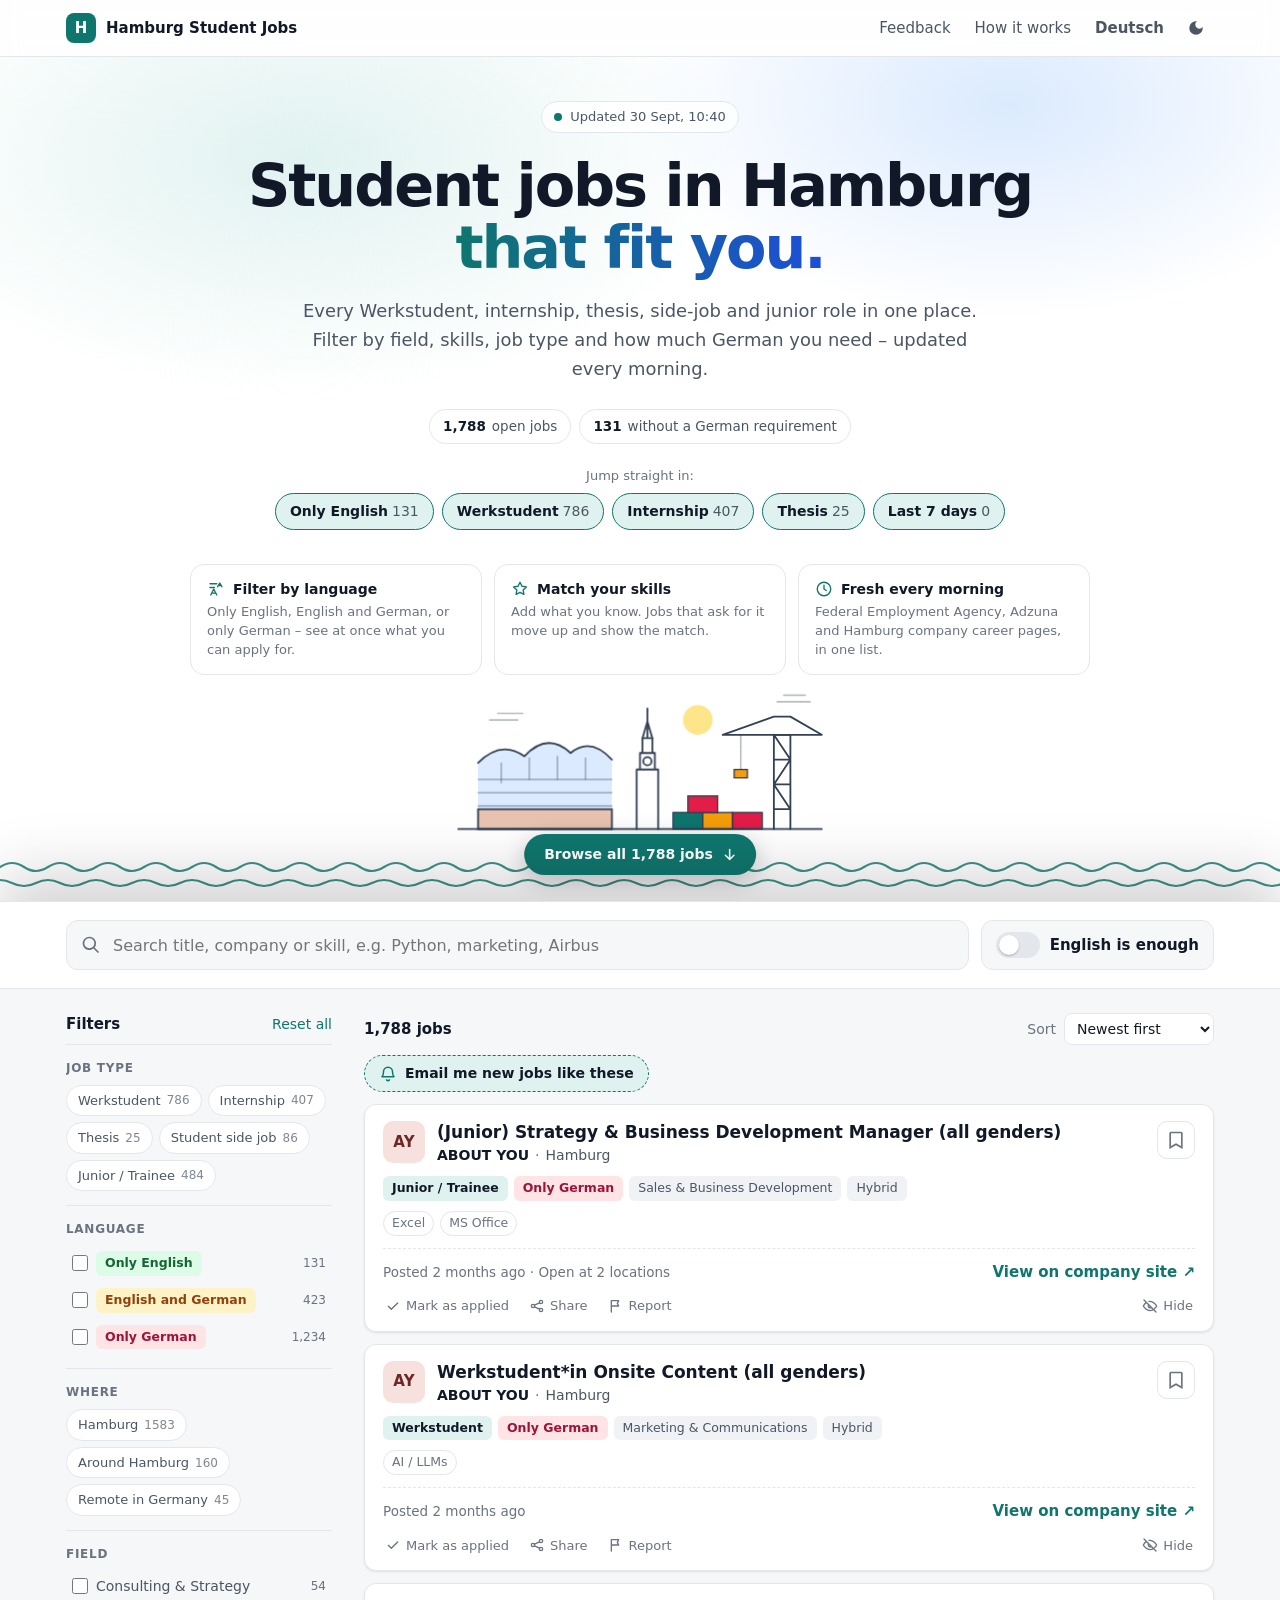
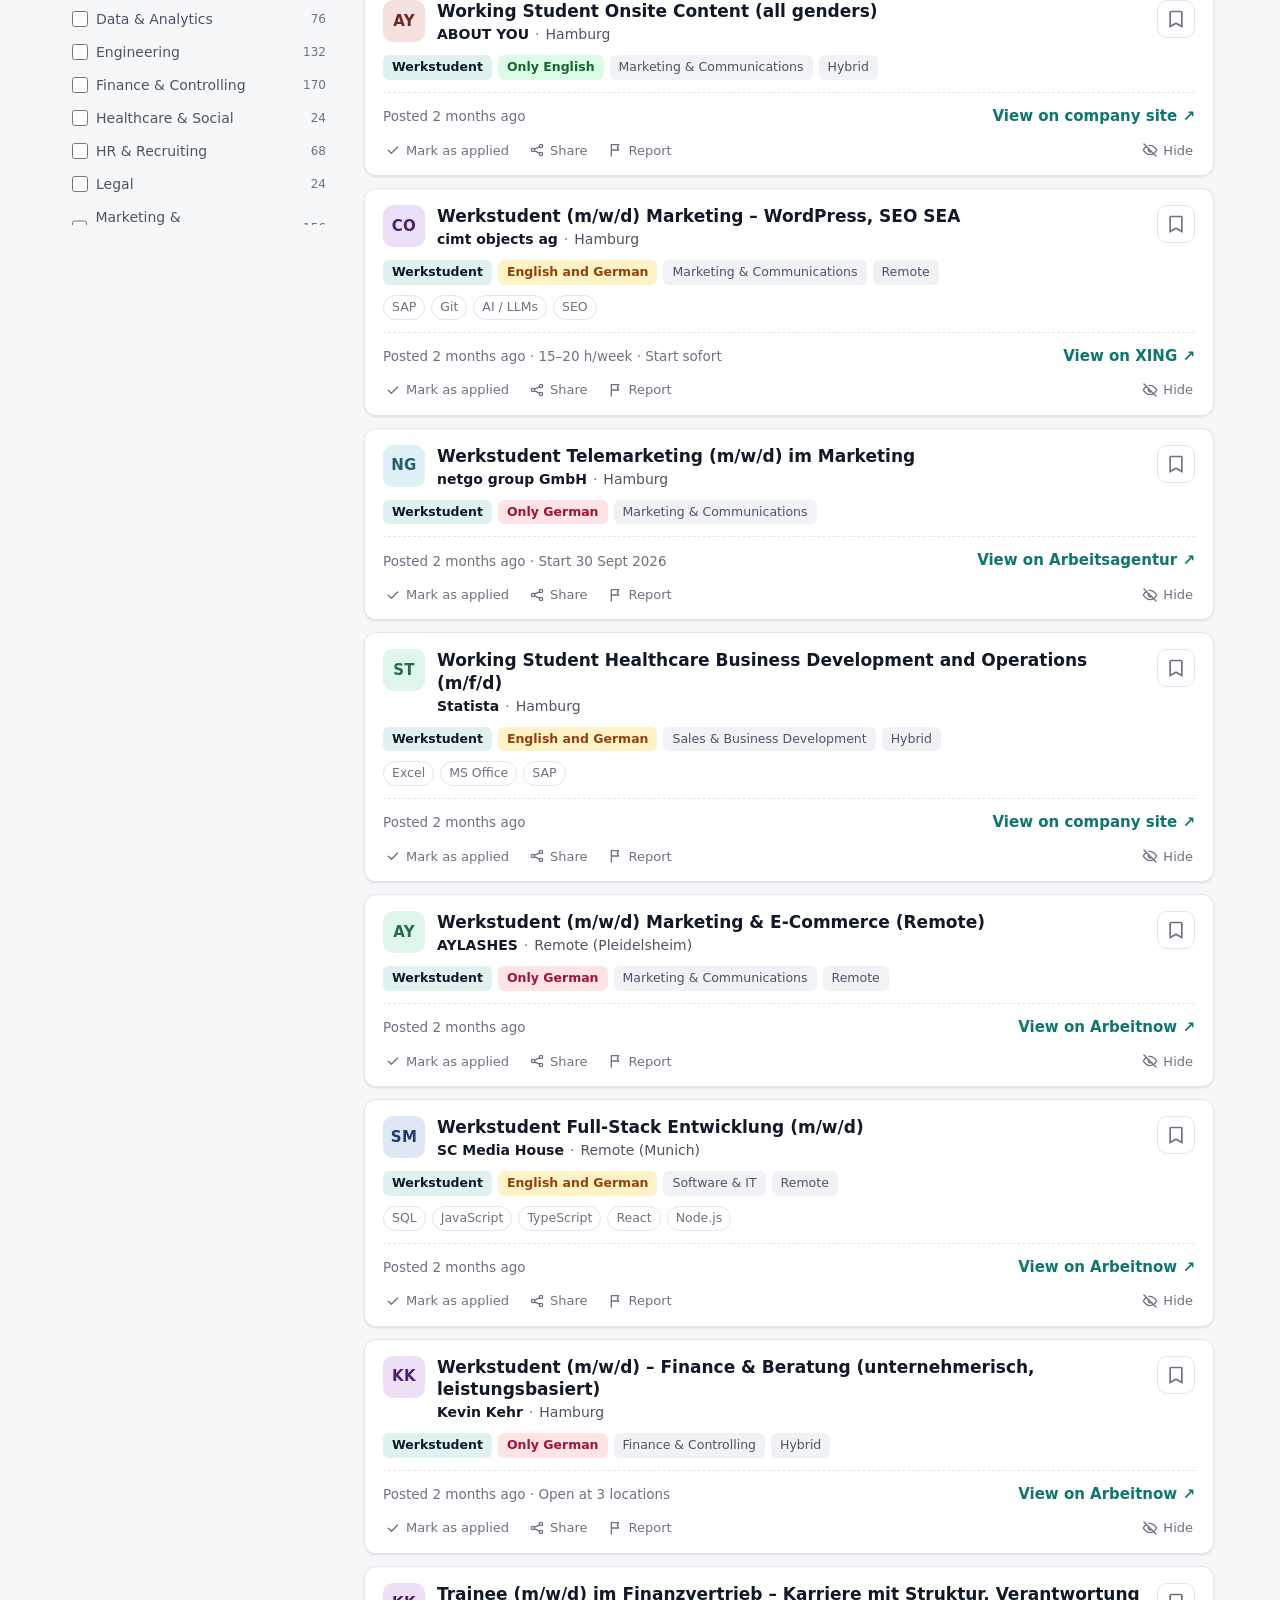
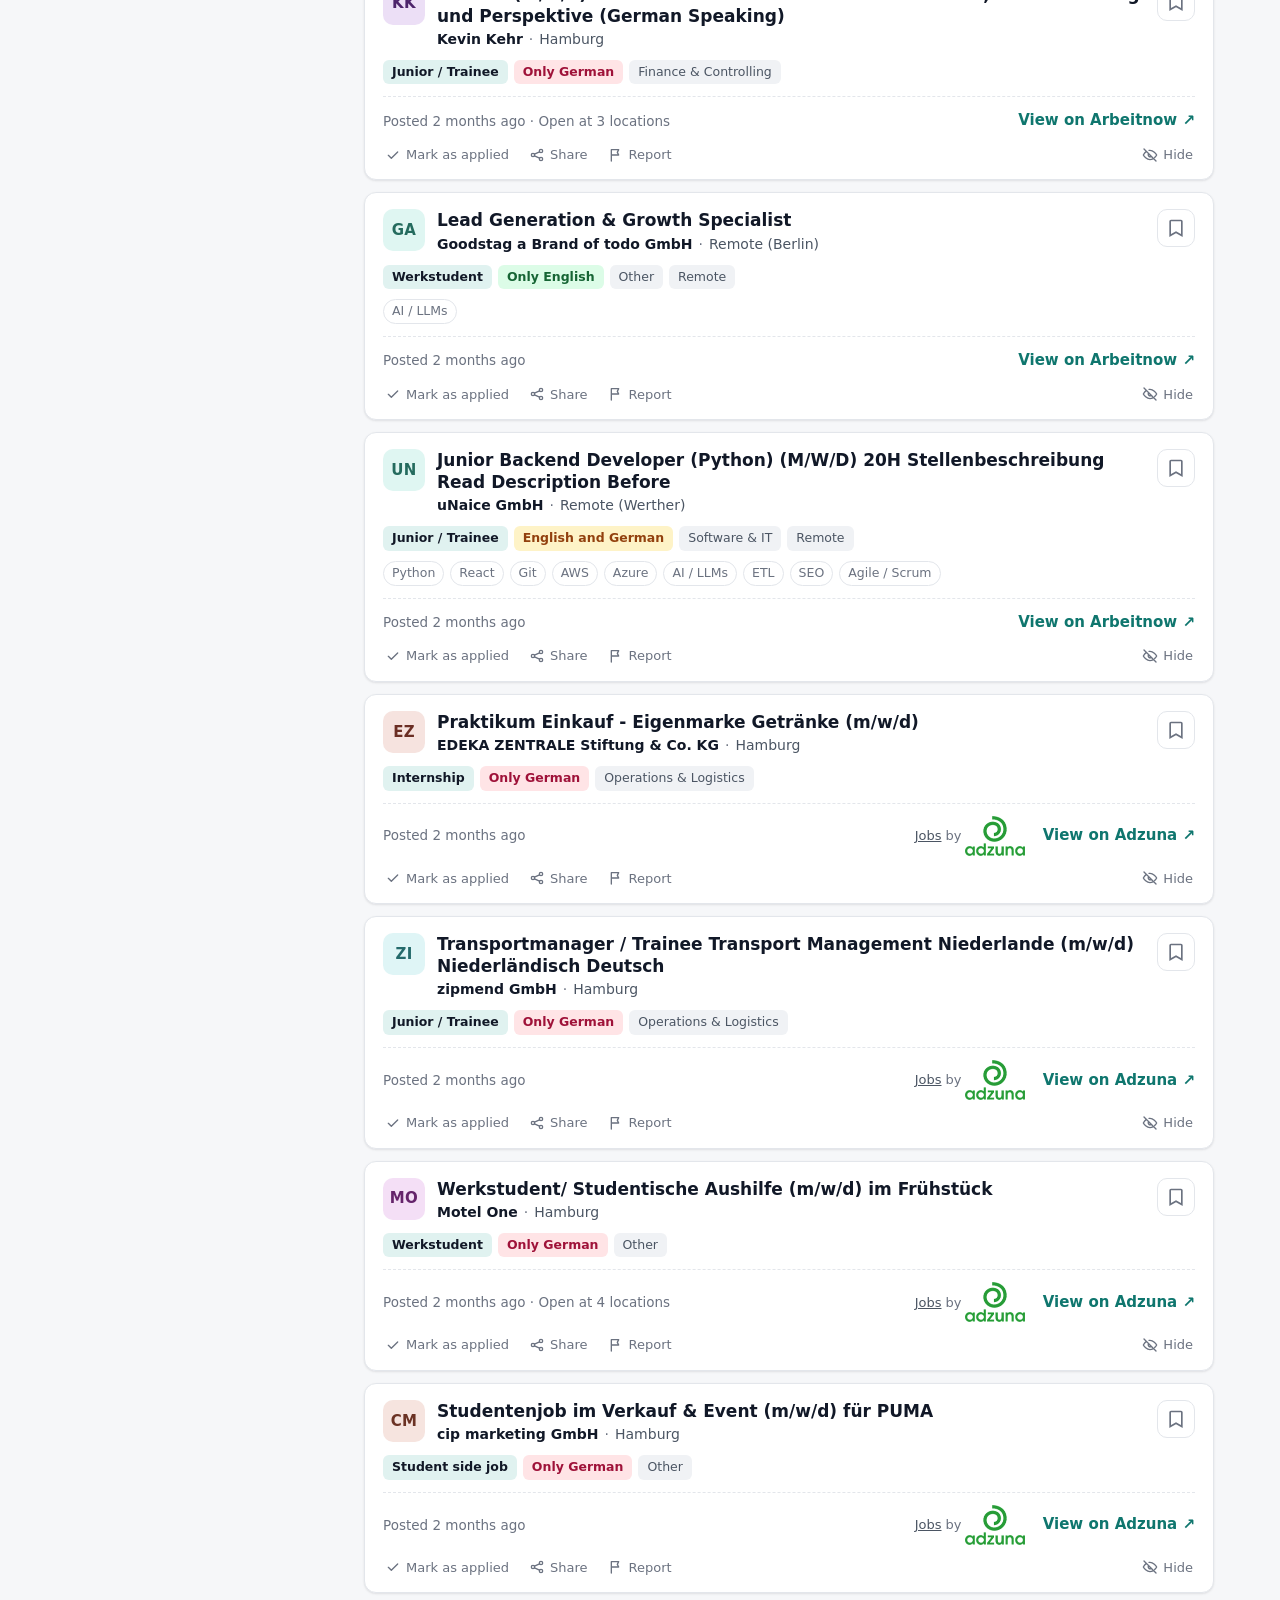
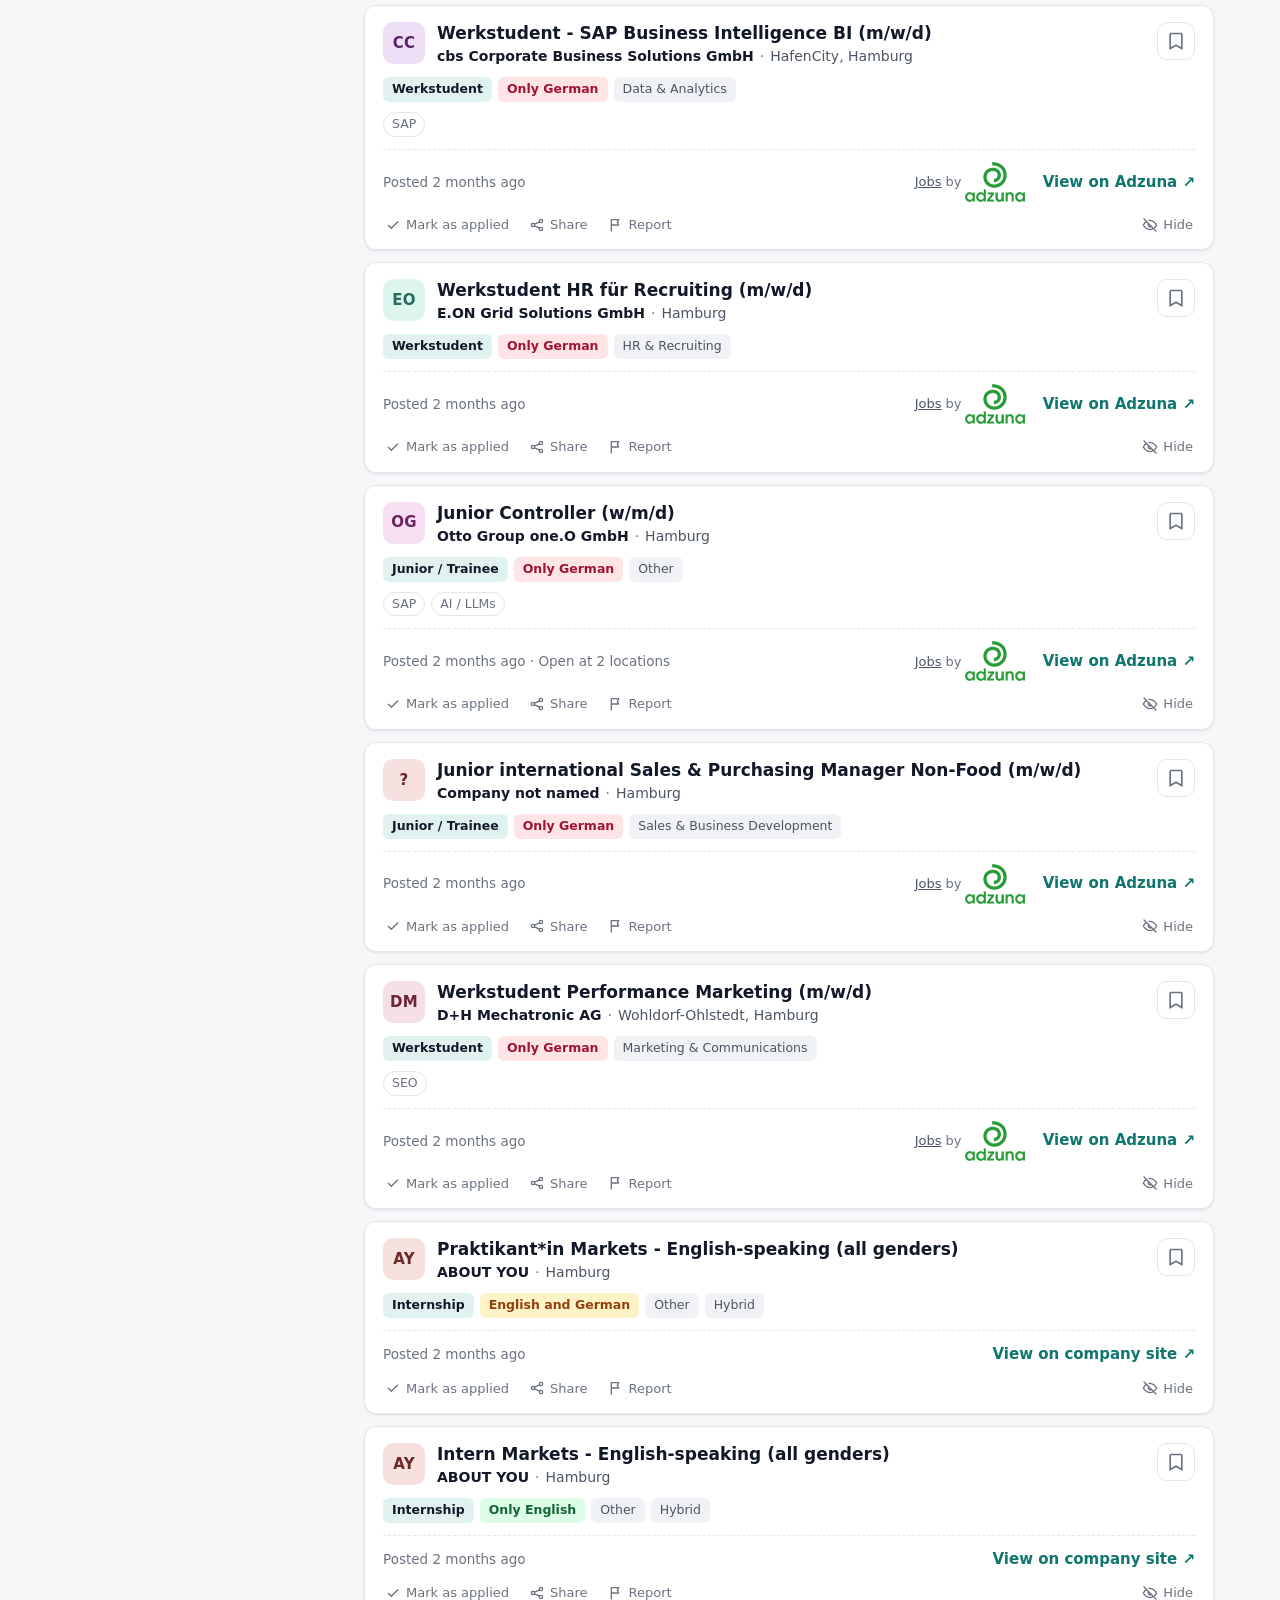
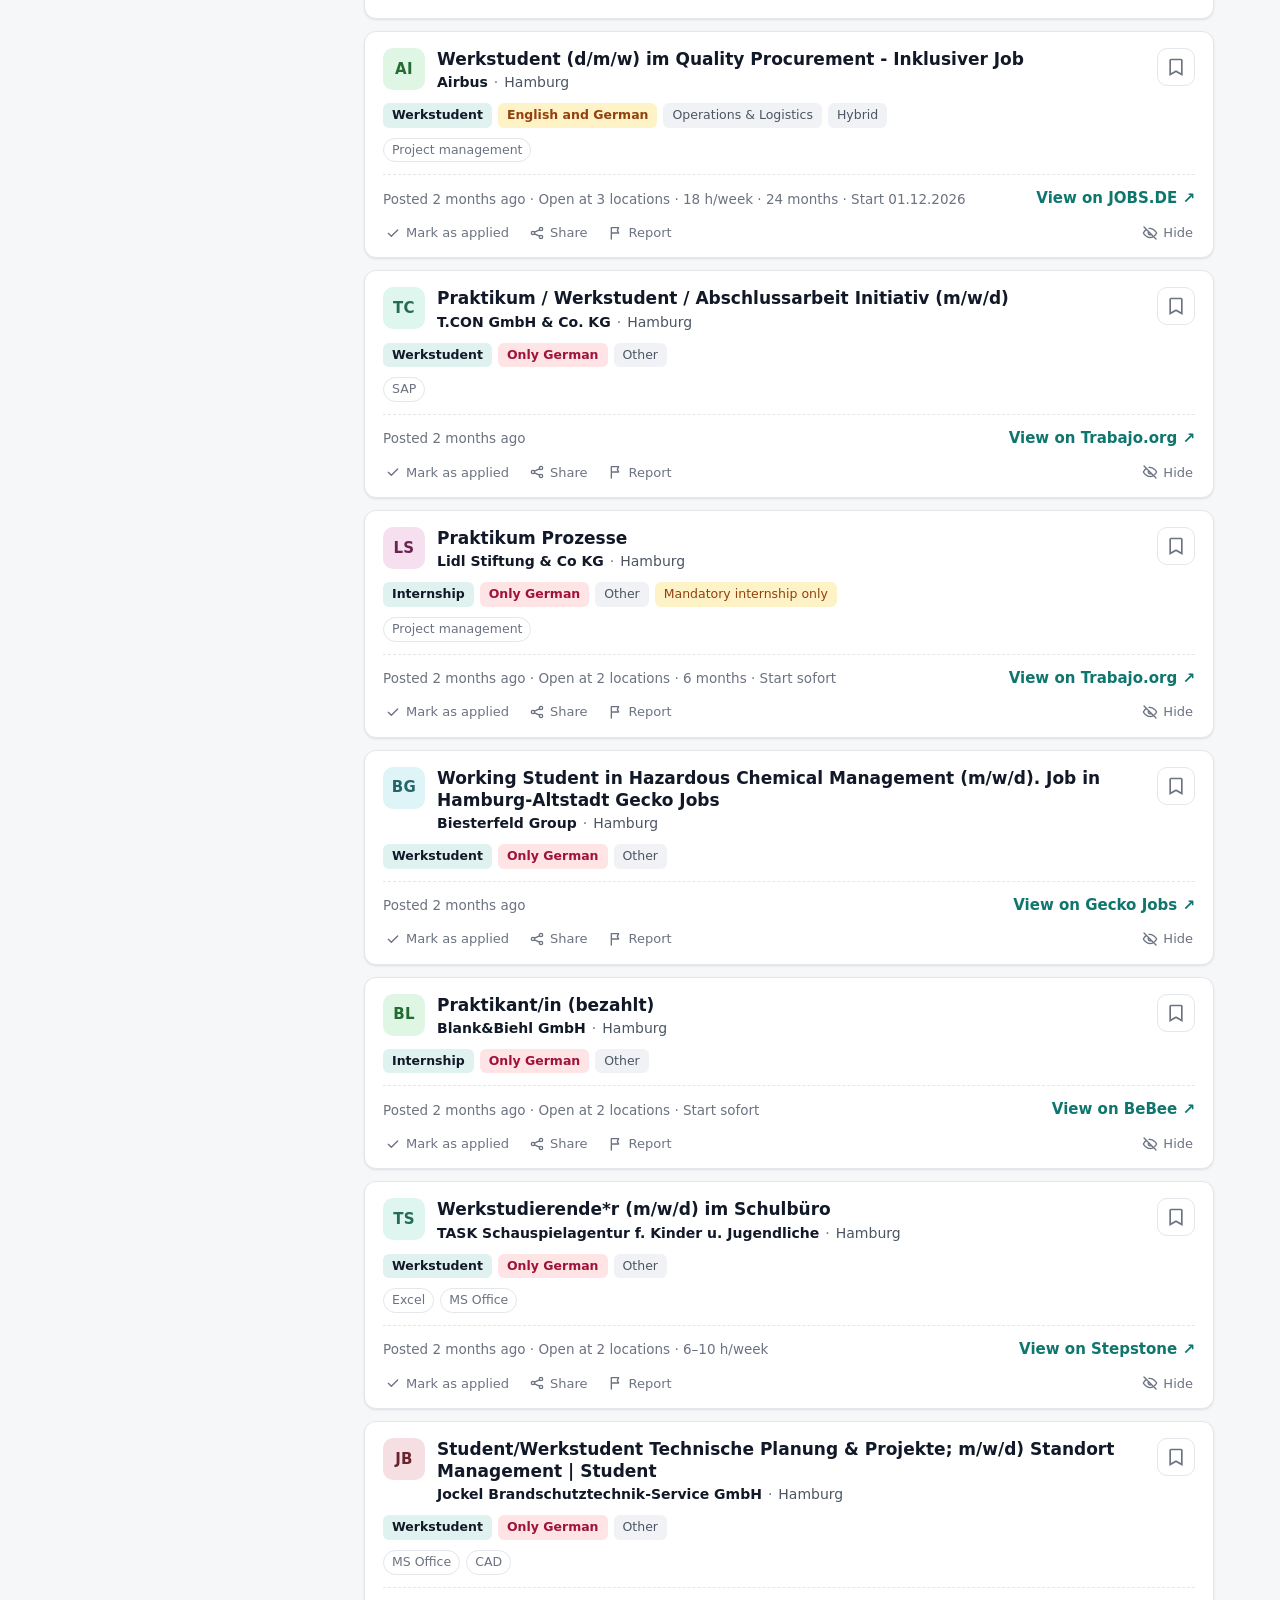
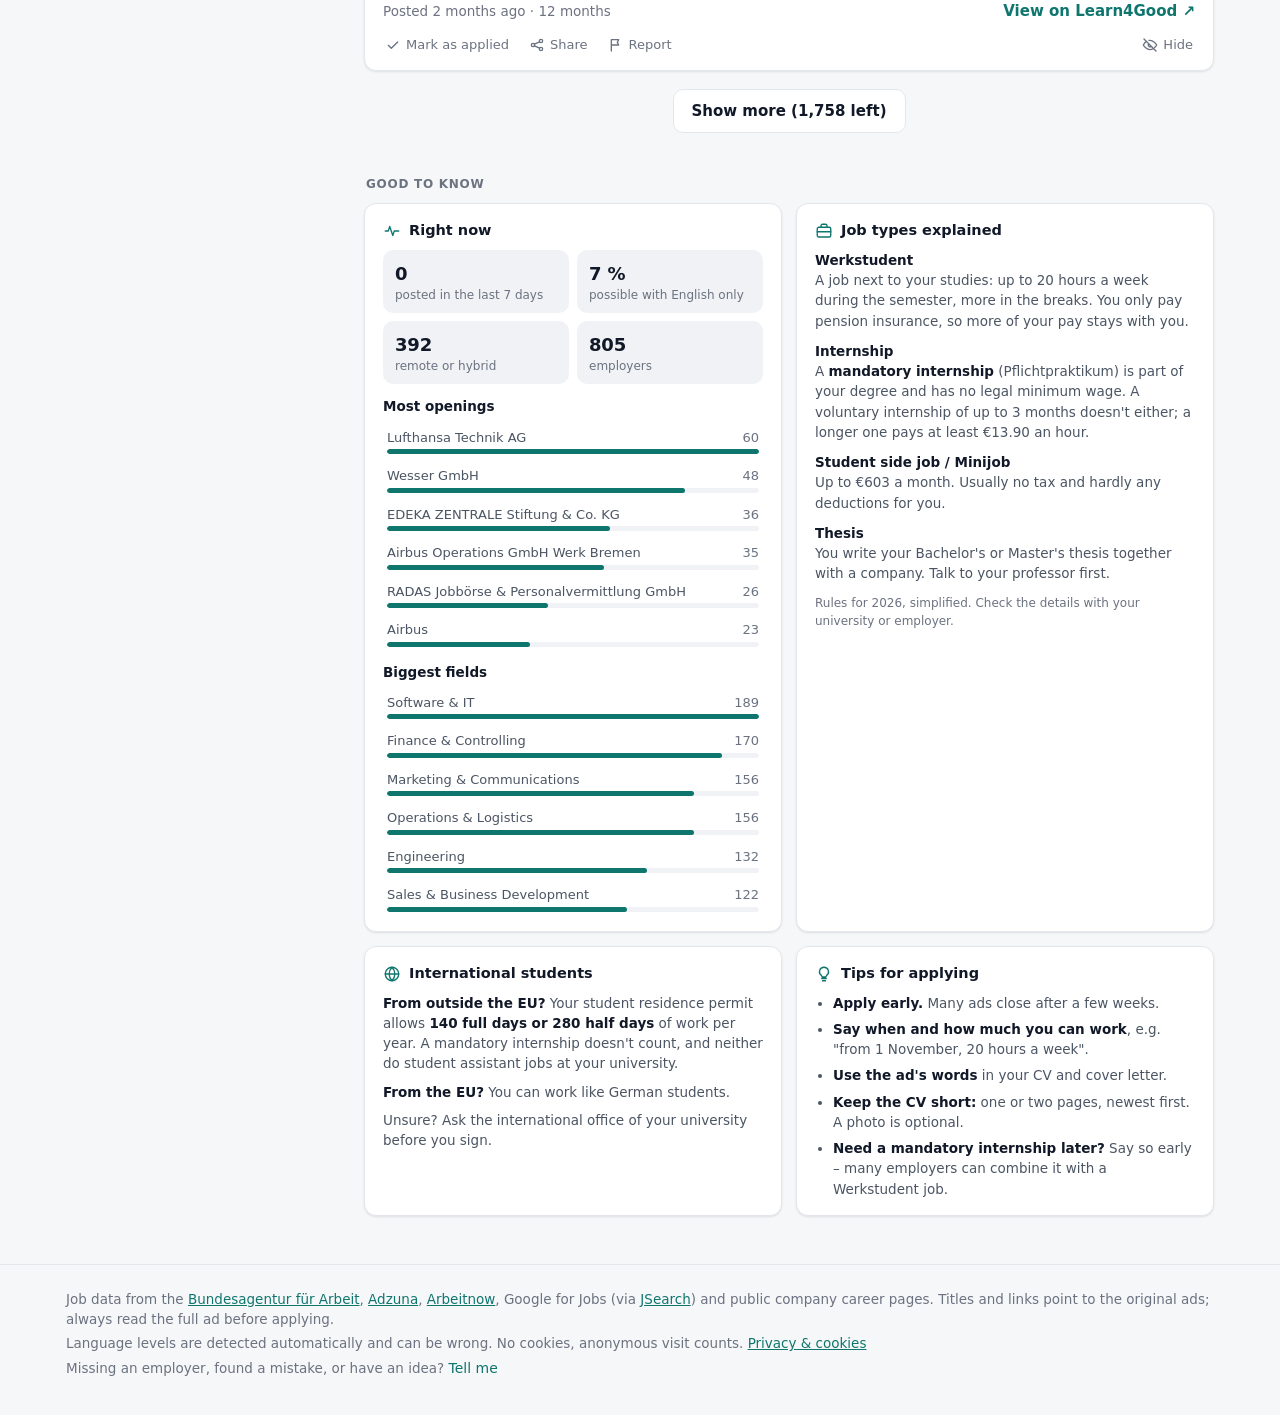
==== commit a59cce32: "Version the CSS/JS URLs so browsers don't pair a new page with a cached old script After d084615 a c" ====
--- a/docs/index.html
+++ b/docs/index.html
@@ -15,7 +15,8 @@
   <meta property="og:image:alt" content="Hamburg Student Jobs: find the student job in Hamburg that fits you">
   <meta name="twitter:card" content="summary_large_image">
   <link rel="icon" href="data:image/svg+xml,%3Csvg xmlns='http://www.w3.org/2000/svg' viewBox='0 0 32 32'%3E%3Crect width='32' height='32' rx='8' fill='%230f766e'/%3E%3Cpath d='M9 22V10h3v4.5h8V10h3v12h-3v-4.8h-8V22z' fill='white'/%3E%3C/svg%3E">
-  <link rel="stylesheet" href="style.css">
+  <!-- ?v= : bump on every change to style.css / i18n.js / app.js, so browsers never mix a new page with an old cached script -->
+  <link rel="stylesheet" href="style.css?v=20260930b">
   <script>
     // apply the saved theme before first paint to avoid a flash
     try { const t = localStorage.getItem("hsj-theme"); if (t) document.documentElement.dataset.theme = t; } catch (e) {}
@@ -324,7 +325,7 @@
   <!-- anonymous visit counts, no cookies: https://www.goatcounter.com (only the page path and event names are sent) -->
   <script data-goatcounter="https://hamburgstudentjobs.goatcounter.com/count"
           data-goatcounter-settings='{"no_onload": true}' async src="https://gc.zgo.at/count.js"></script>
-  <script src="i18n.js"></script>
-  <script src="app.js"></script>
+  <script src="i18n.js?v=20260930b"></script>
+  <script src="app.js?v=20260930b"></script>
 </body>
 </html>
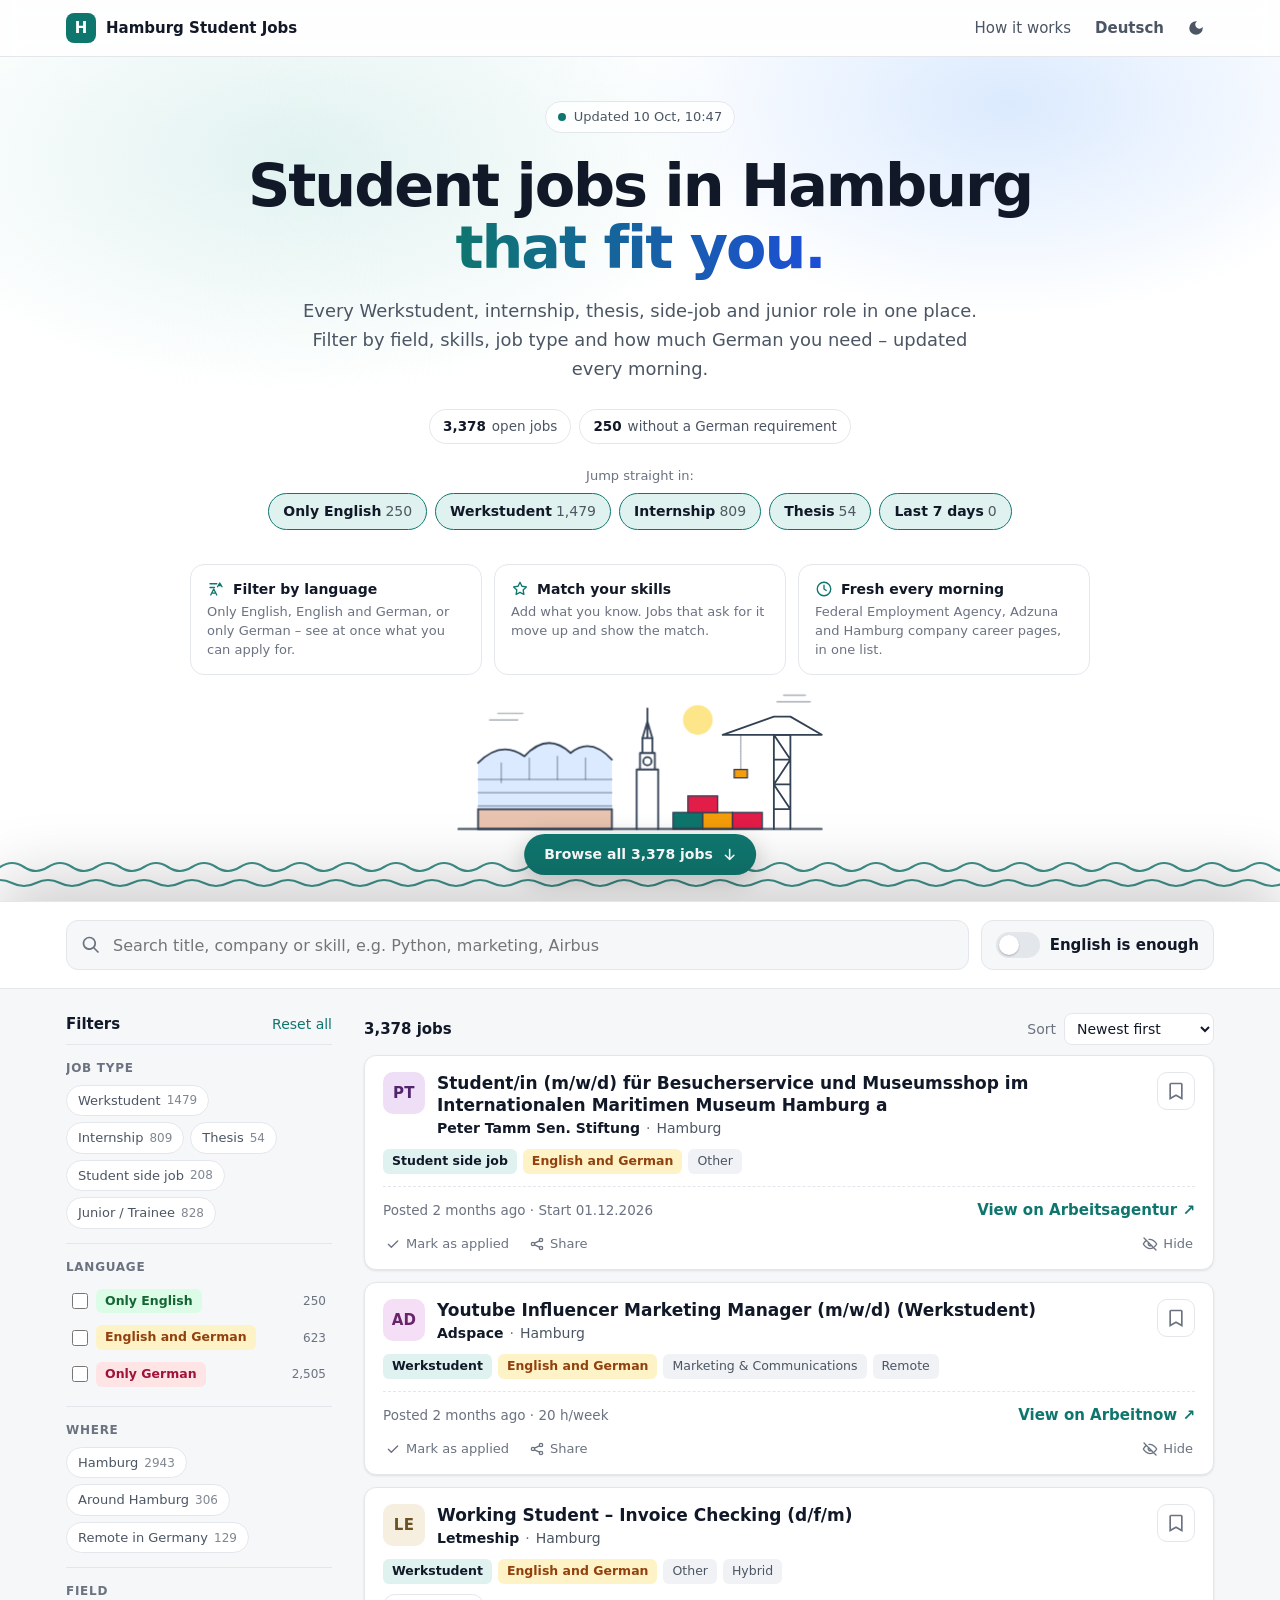
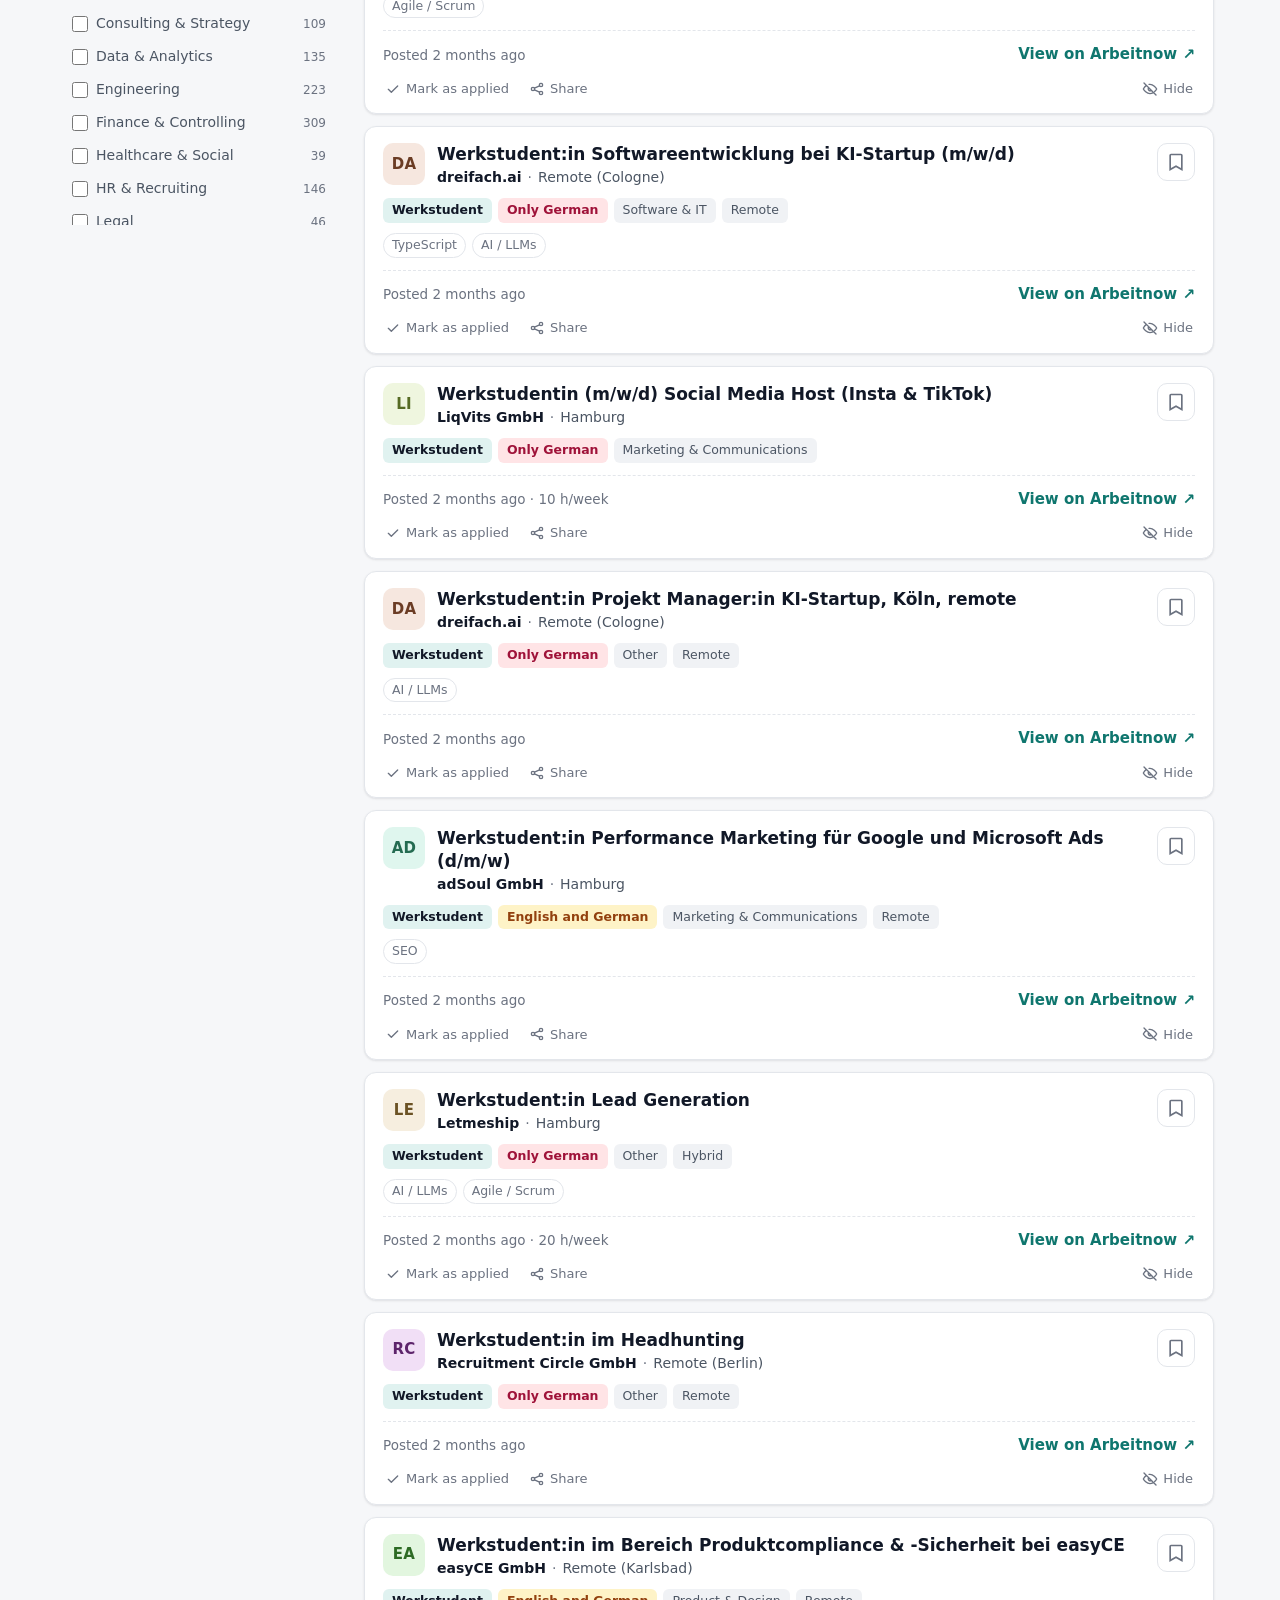
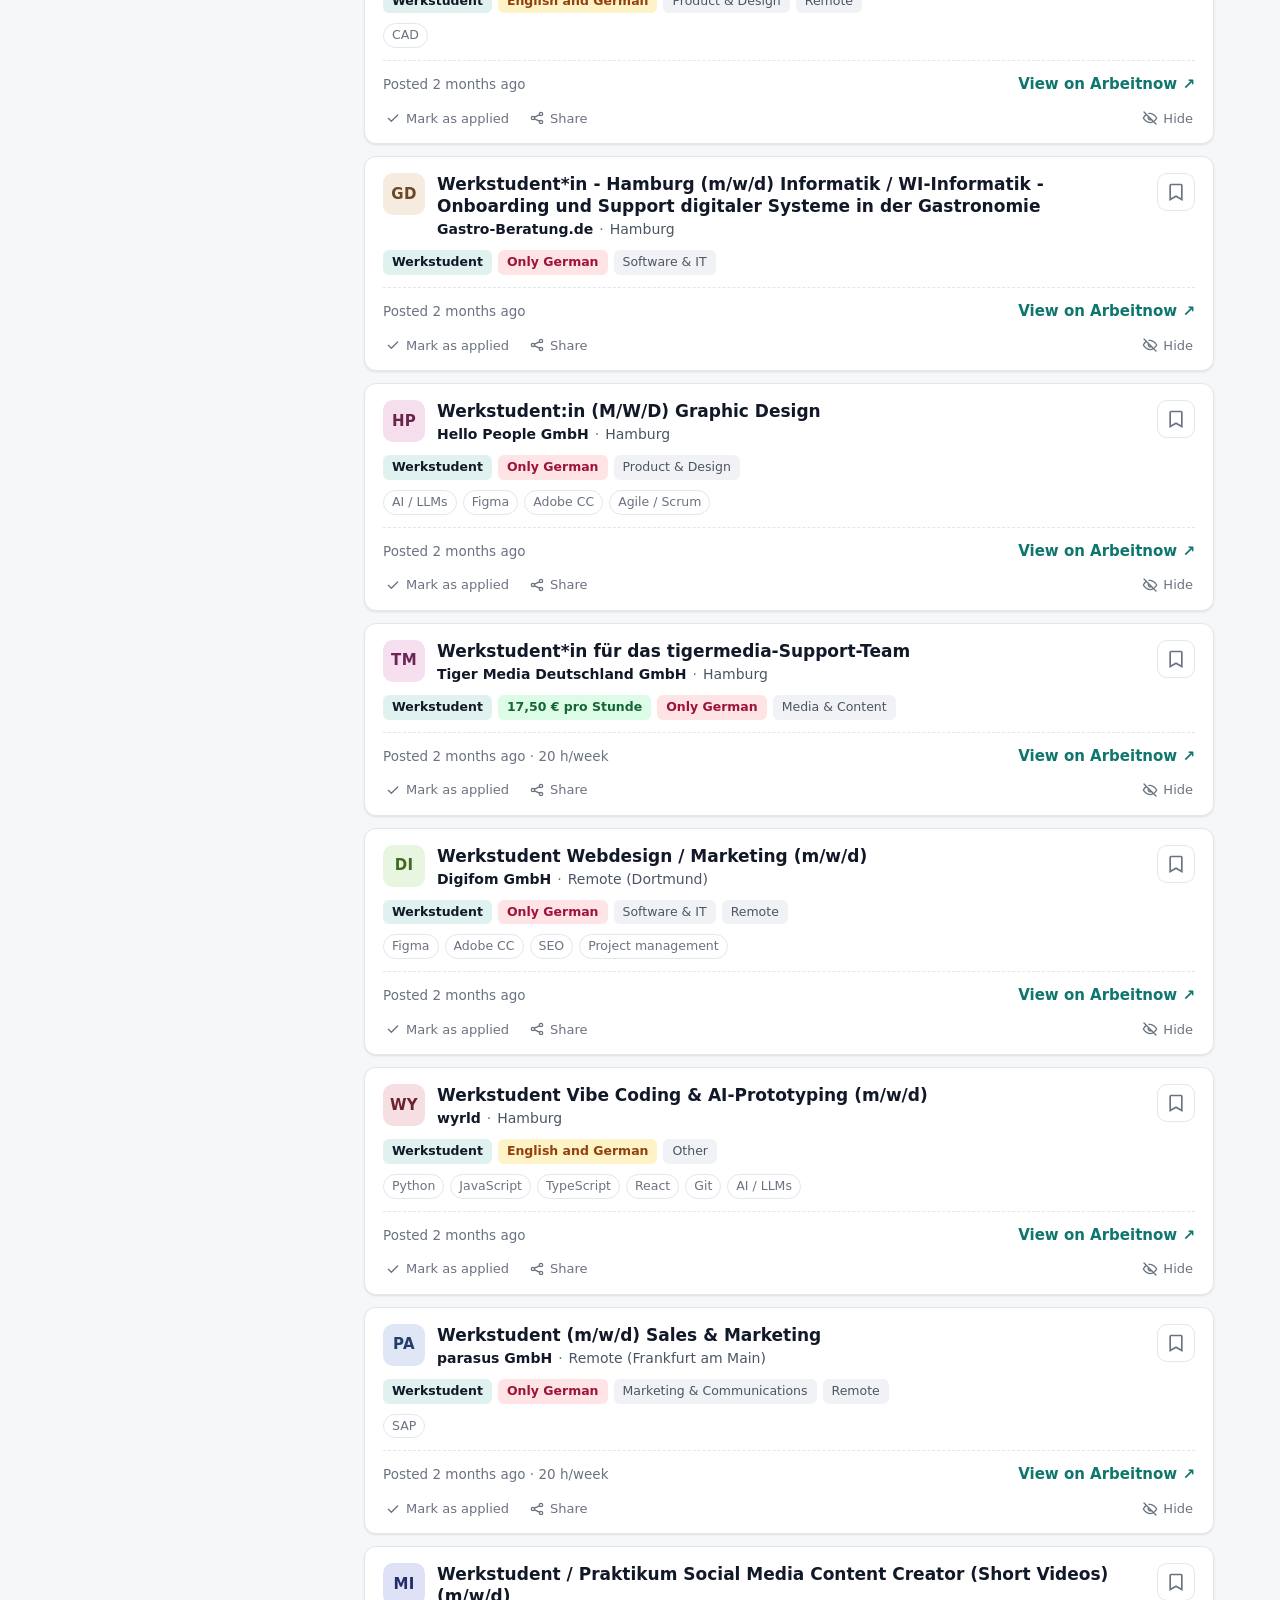
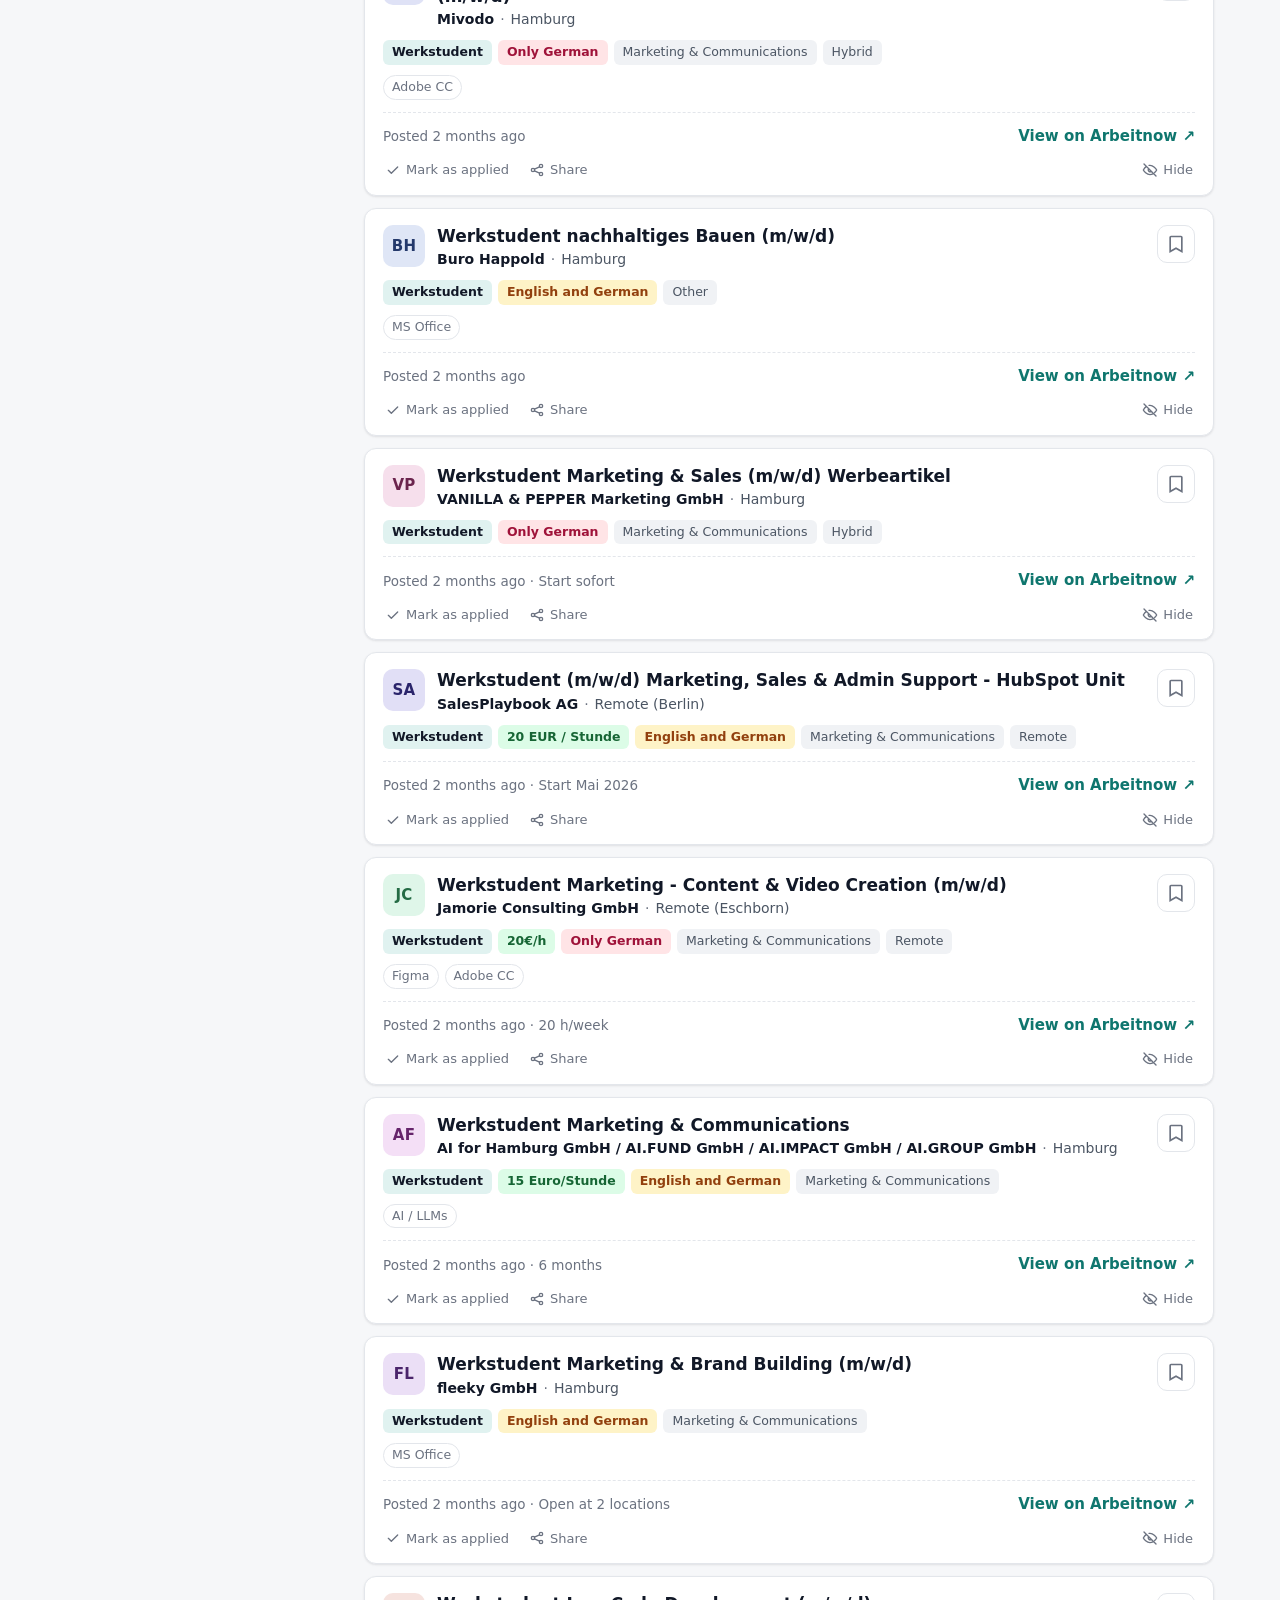
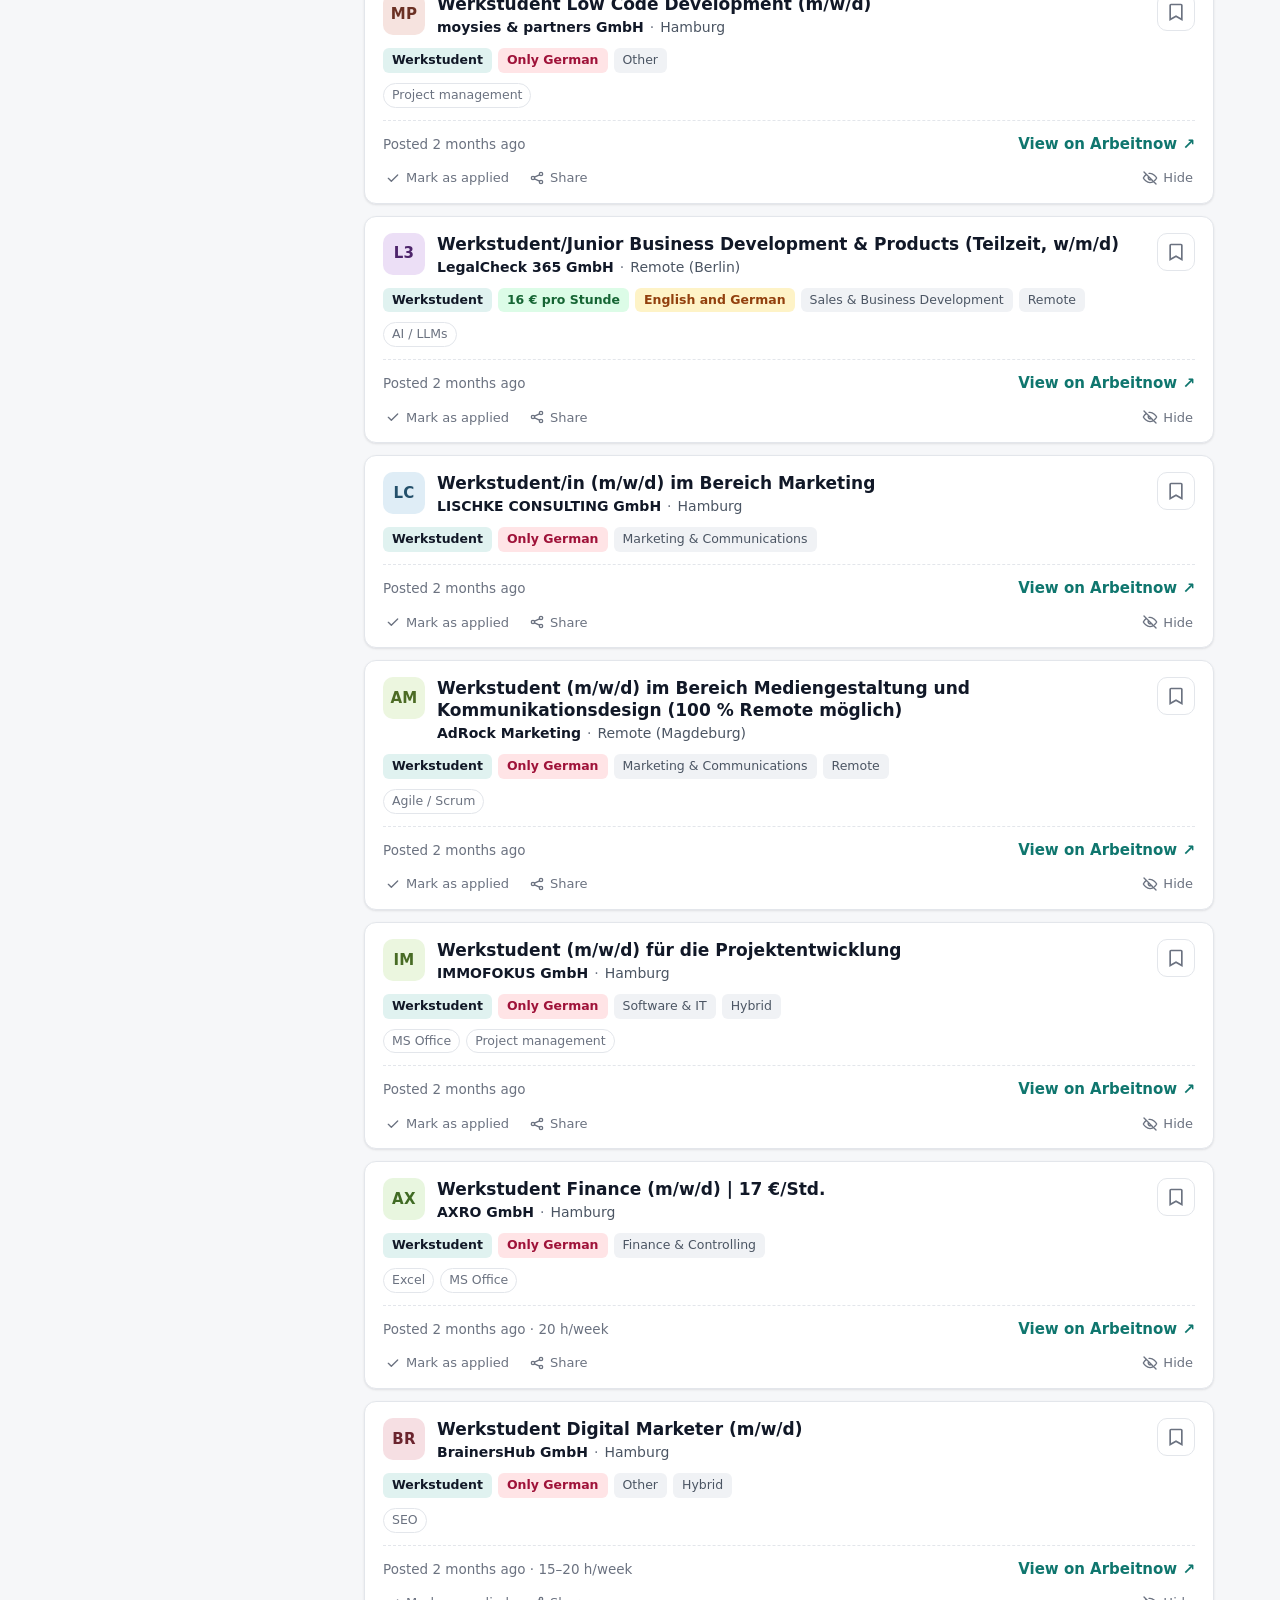
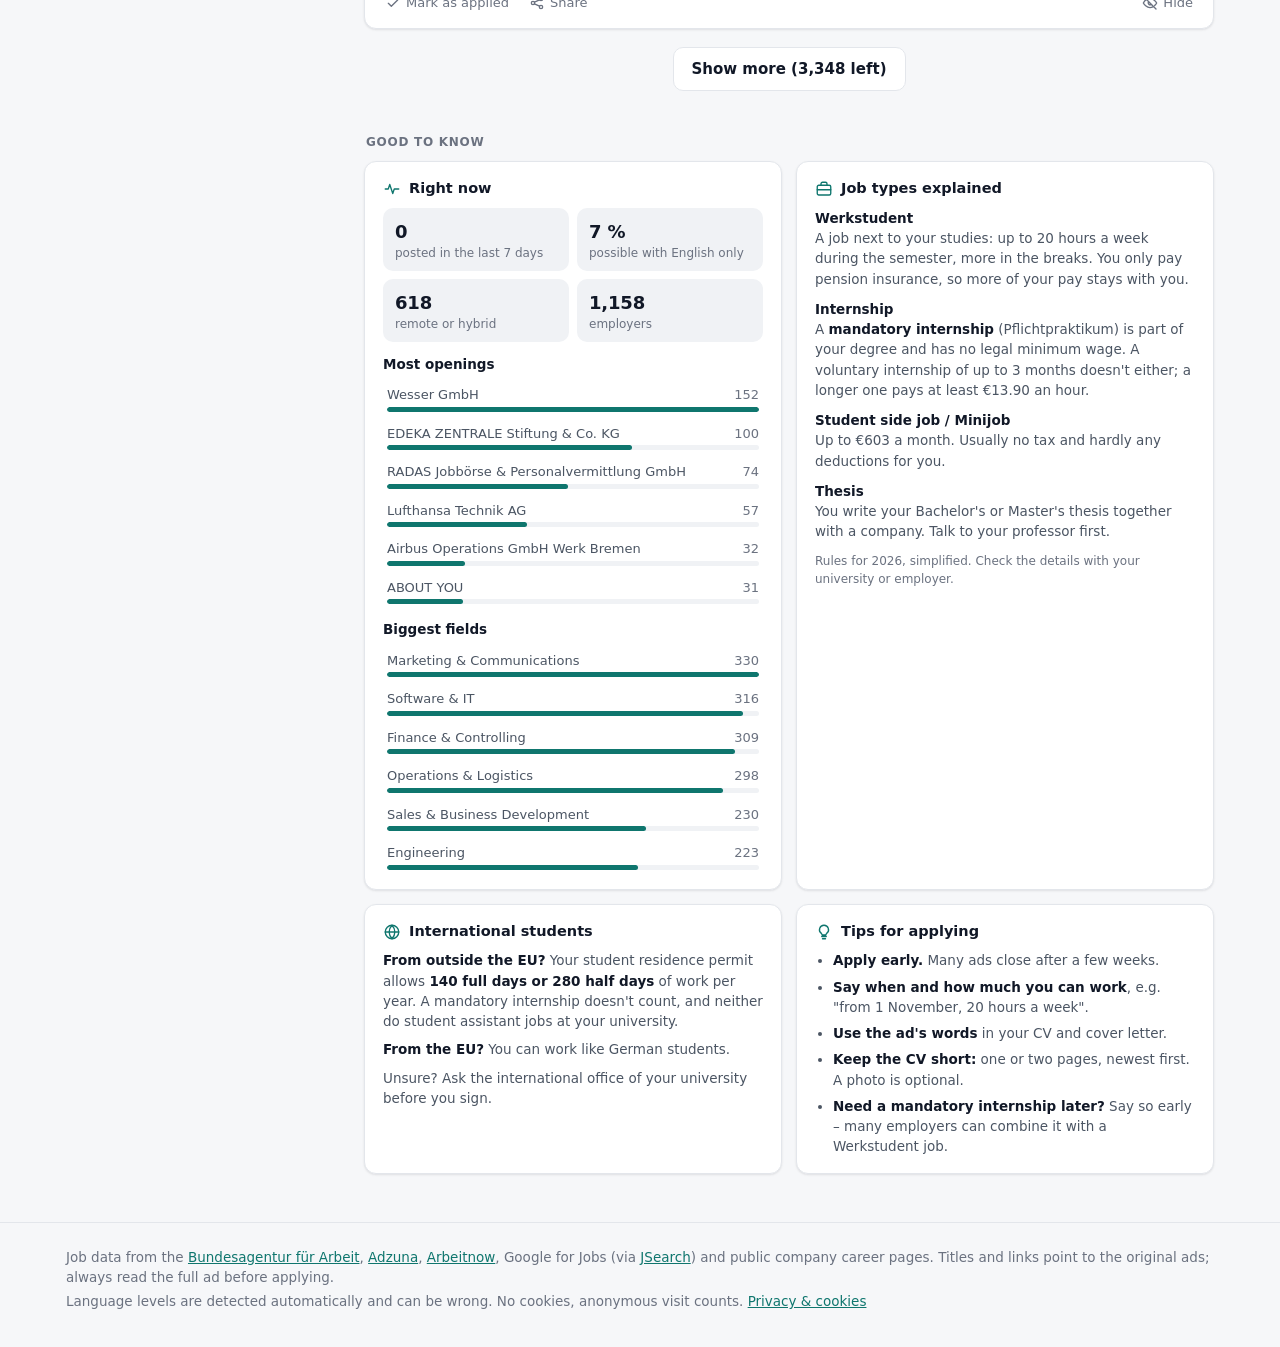
==== commit aa649455: "Switch off feedback form and job alerts (no messages or sign-ups yet; saves the Azure Function App's" ====
--- a/docs/index.html
+++ b/docs/index.html
@@ -326,6 +326,6 @@
   <script data-goatcounter="https://hamburgstudentjobs.goatcounter.com/count"
           data-goatcounter-settings='{"no_onload": true}' async src="https://gc.zgo.at/count.js"></script>
   <script src="i18n.js?v=20260930b"></script>
-  <script src="app.js?v=20260930b"></script>
+  <script src="app.js?v=20261010"></script>
 </body>
 </html>
